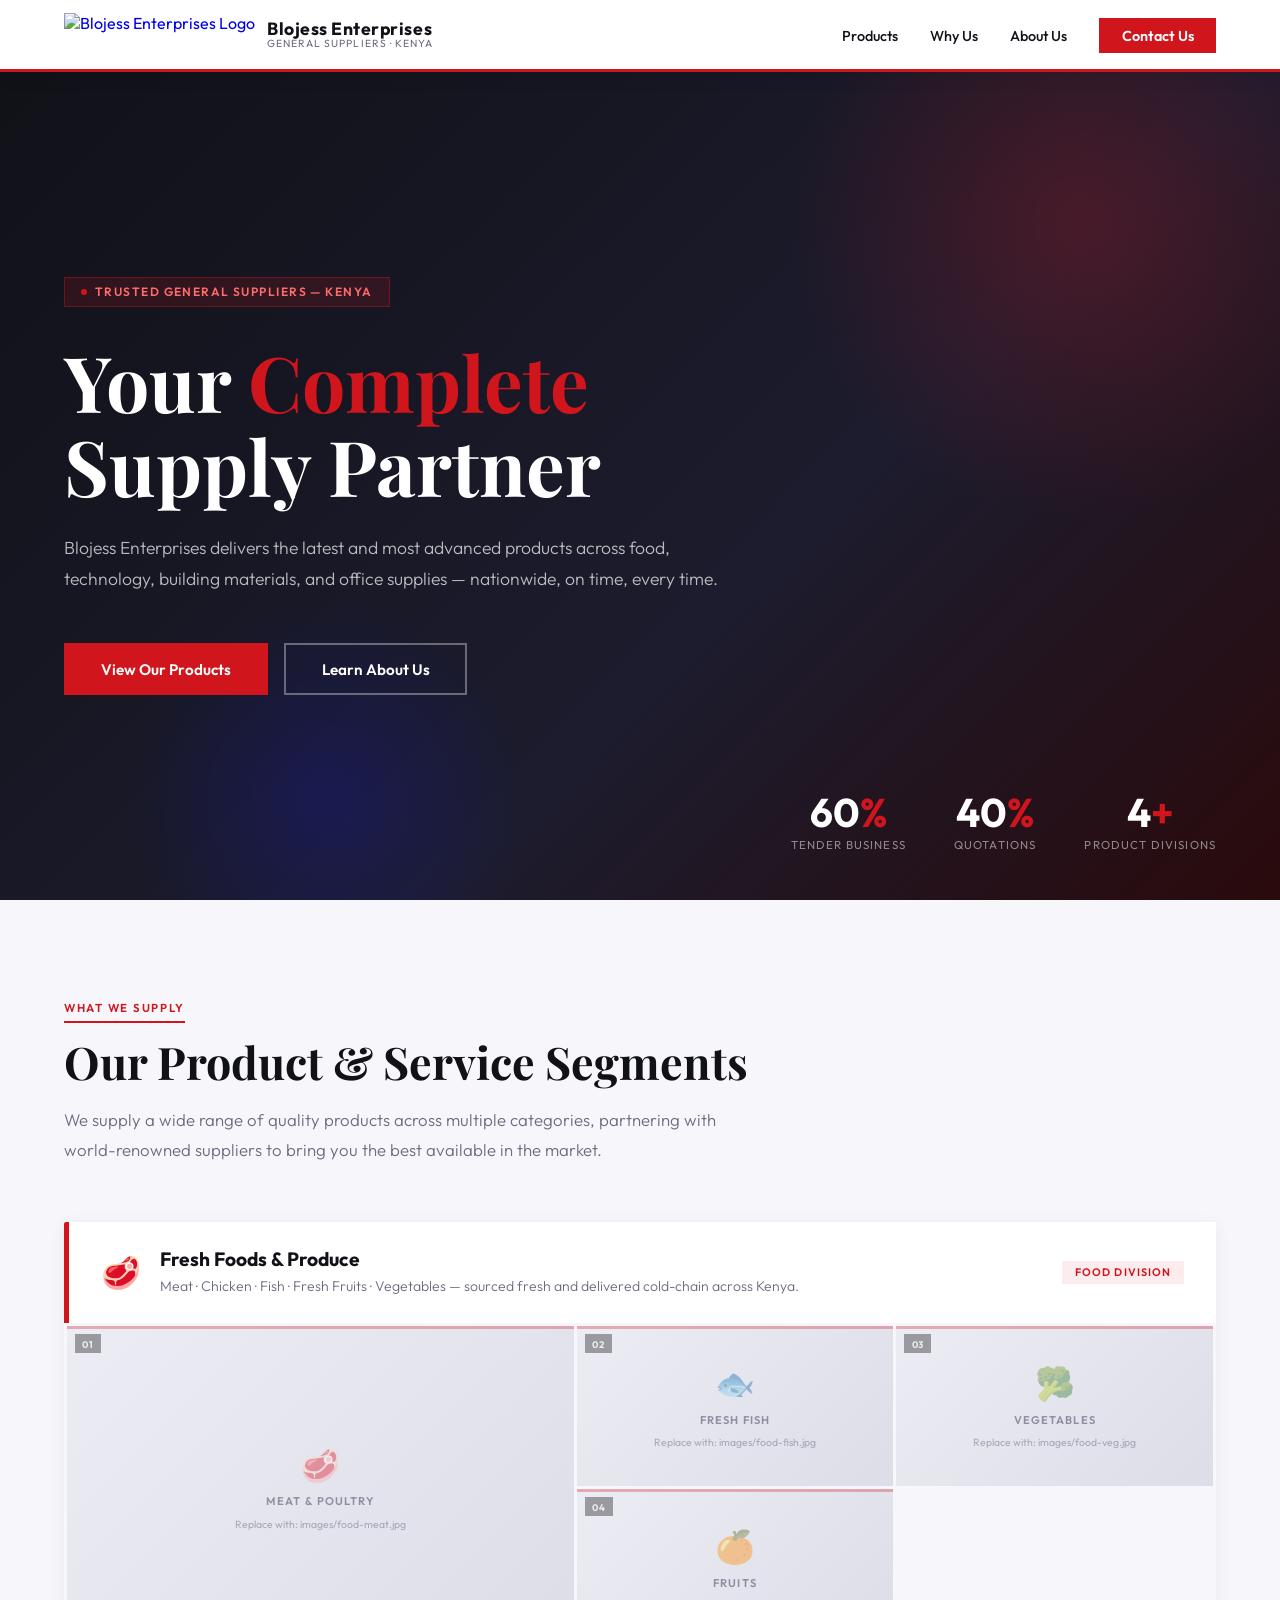
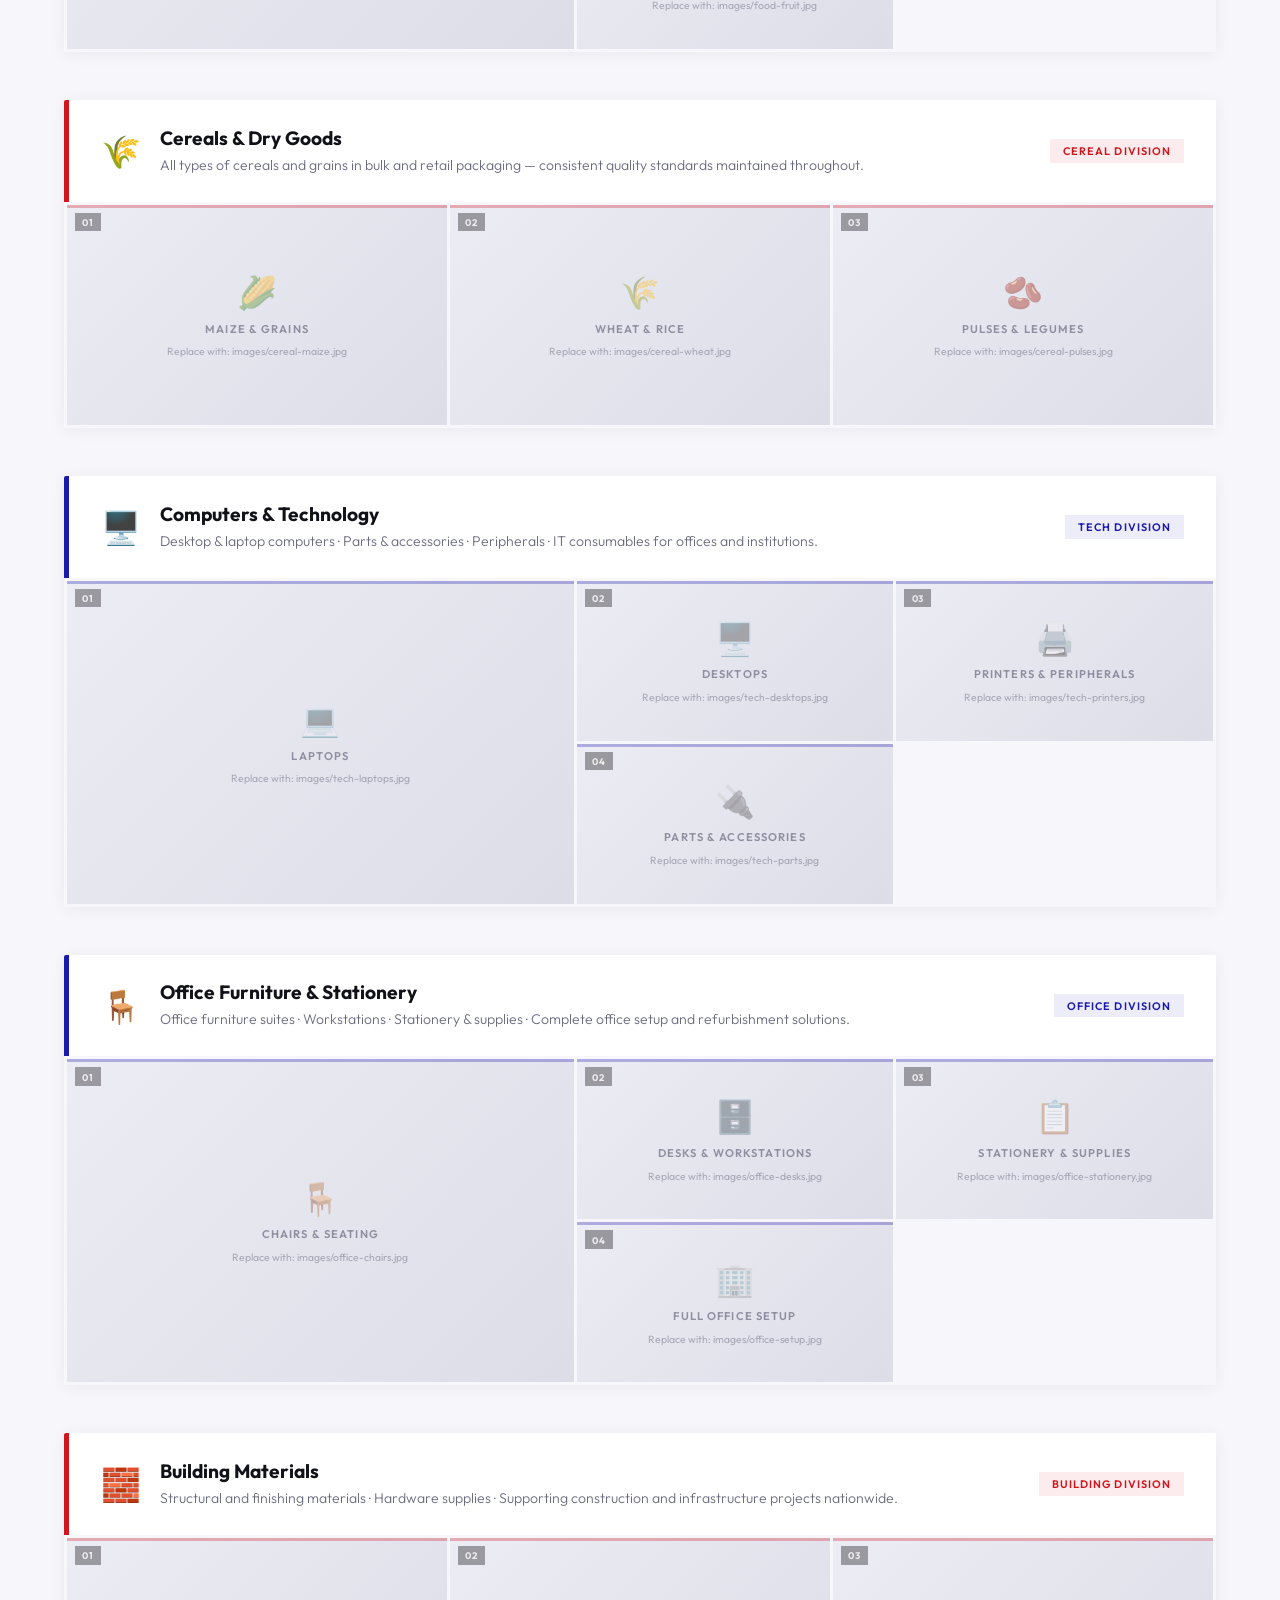
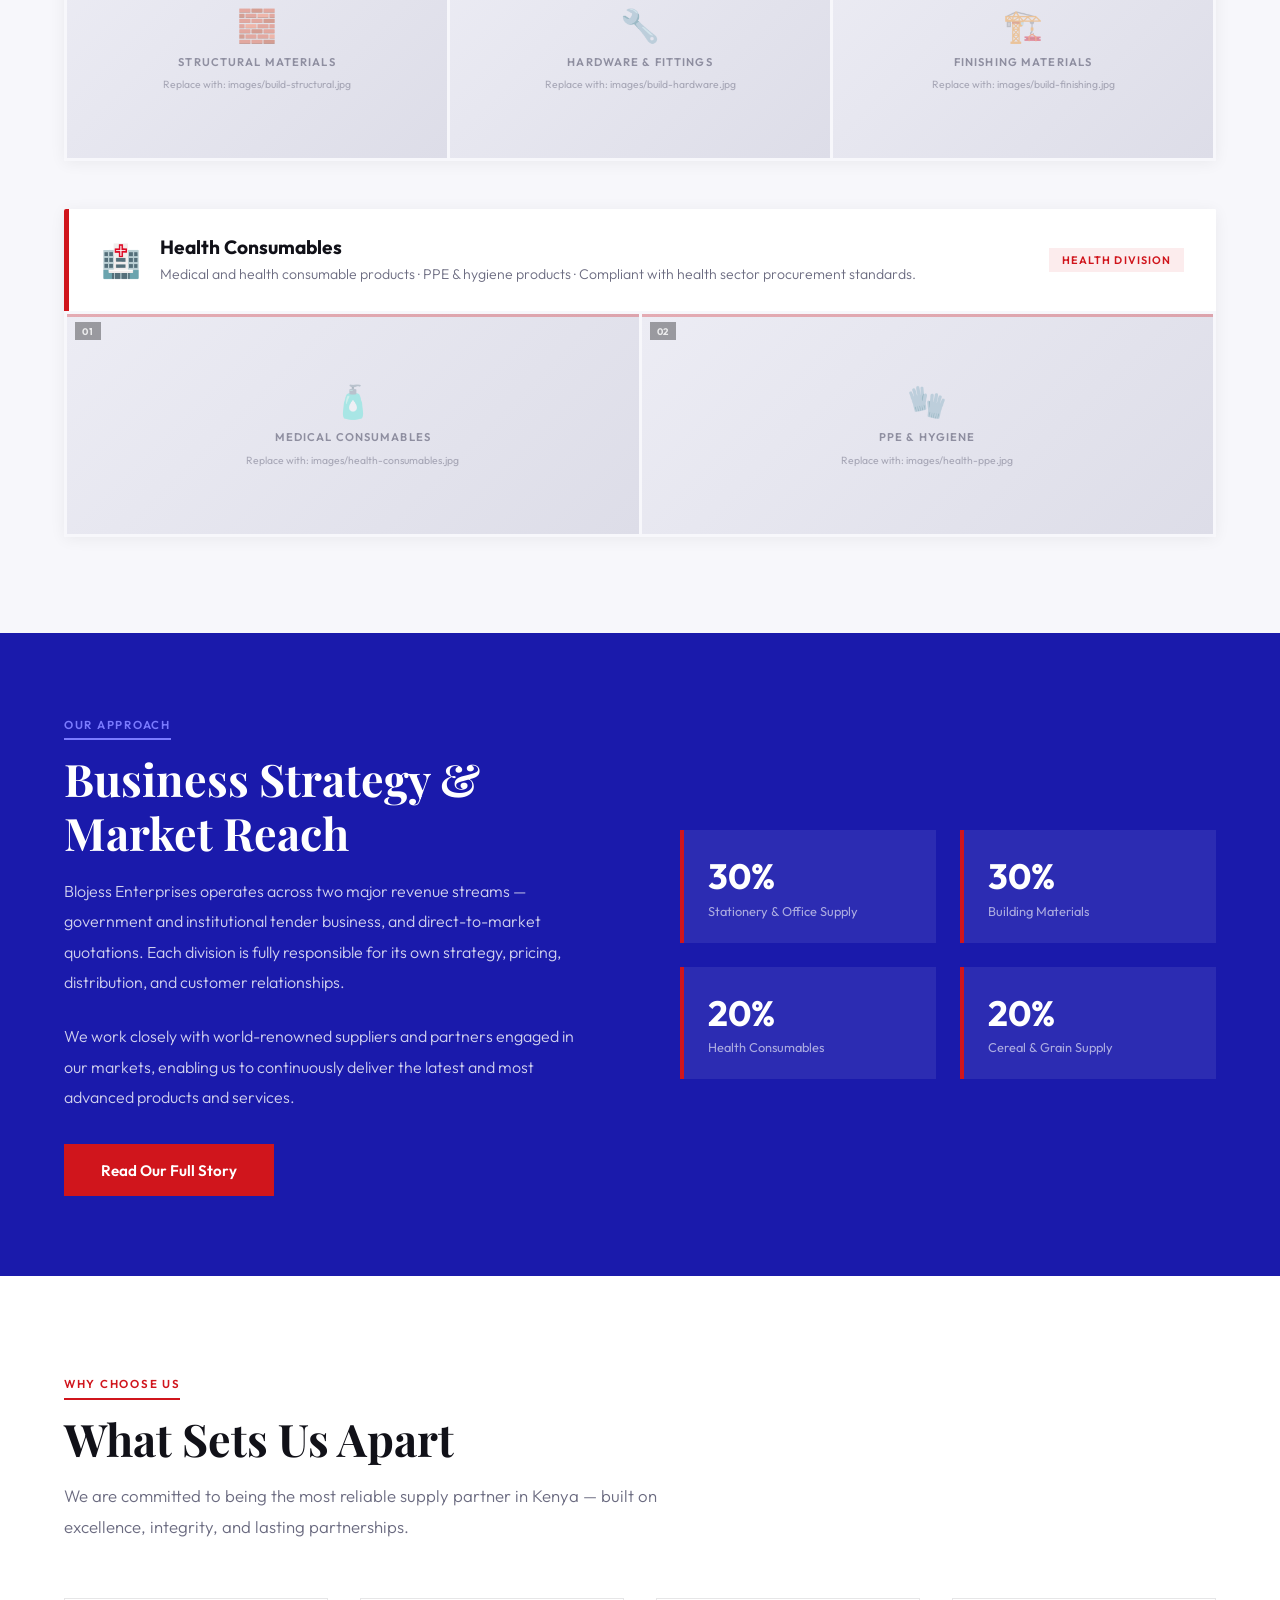
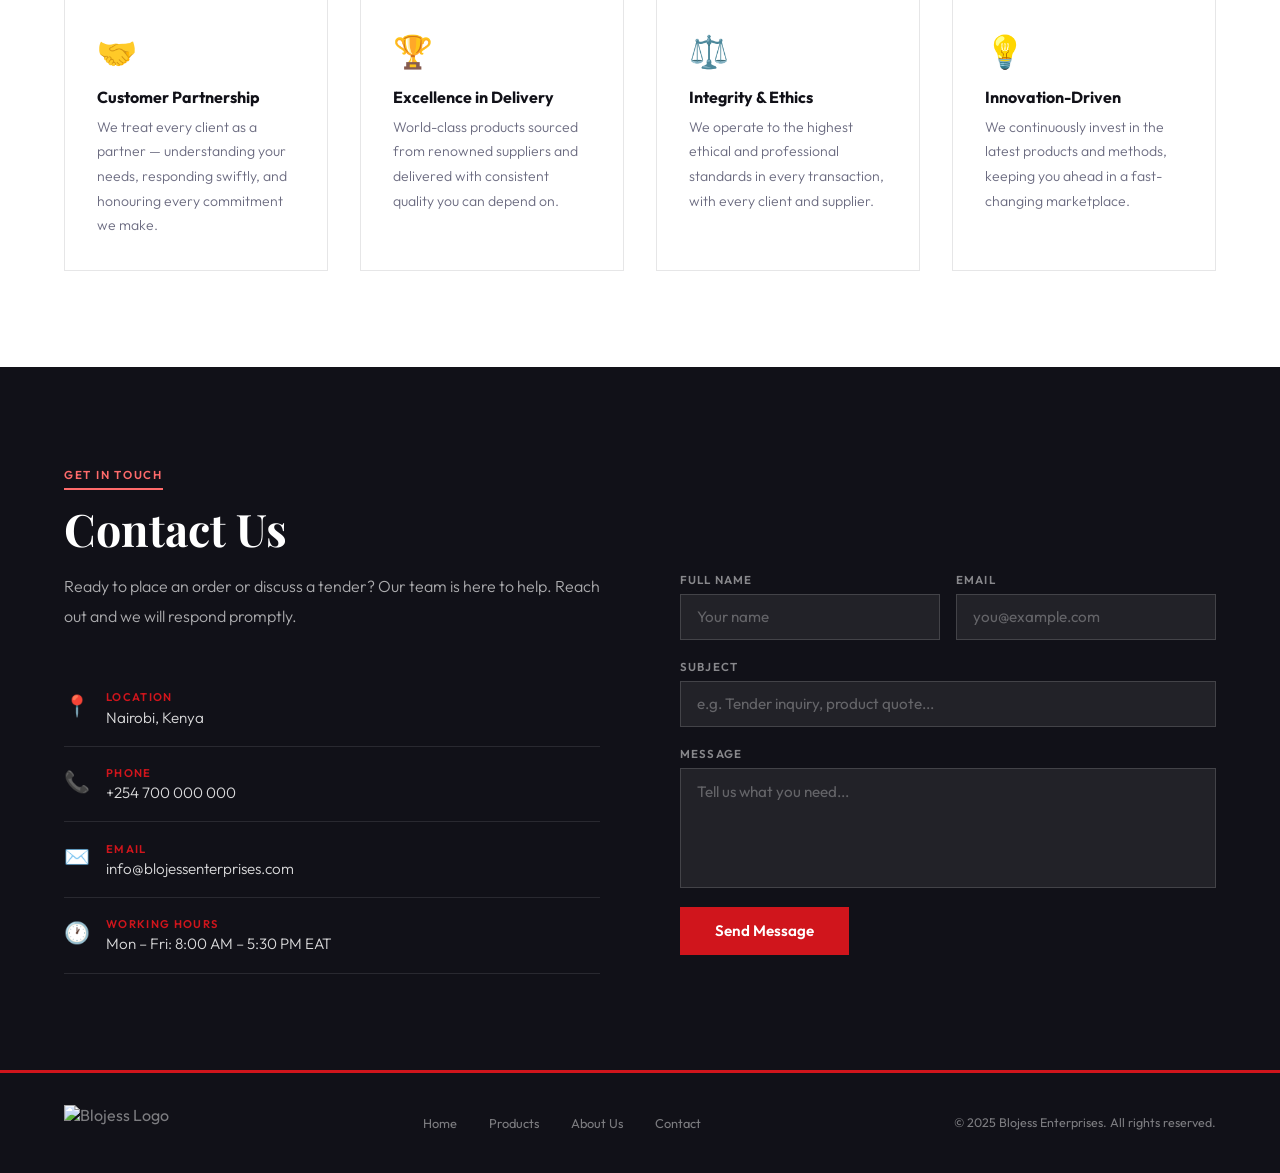
==== index.html @ 0ea7e053 "Initial blojess template" ====
<!DOCTYPE html>
<html lang="en">
<head>
<meta charset="UTF-8">
<meta name="viewport" content="width=device-width, initial-scale=1.0">
<title>Blojess Enterprises — General Suppliers</title>
<link rel="preconnect" href="https://fonts.googleapis.com">
<link href="https://fonts.googleapis.com/css2?family=Outfit:wght@300;400;500;600;700&family=Playfair+Display:ital,wght@0,700;1,400&display=swap" rel="stylesheet">
<link rel="stylesheet" href="style.css">



</head>
<body>

<!-- NAV -->
<nav>
  <a href="index.html" class="nav-logo">
    <img src="blojess-logo.png" alt="Blojess Enterprises Logo">
    <div class="nav-logo-text">
      <span class="nav-logo-name">Blojess Enterprises</span>
      <span class="nav-logo-sub">General Suppliers · Kenya</span>
    </div>
  </a>
  <ul class="nav-links">
    <li><a href="#products">Products</a></li>
    <li><a href="#why">Why Us</a></li>
    <li><a href="about.html">About Us</a></li>
    <li><a href="#contact" class="nav-cta">Contact Us</a></li>
  </ul>
</nav>

<!-- HERO -->
<section id="hero">
  <div class="hero-bg-circles"></div>
  <div class="hero-content">
    <div class="hero-badge"><span></span> Trusted General Suppliers — Kenya</div>
    <h1>Your <span>Complete</span><br>Supply Partner</h1>
    <p class="hero-sub">Blojess Enterprises delivers the latest and most advanced products across food, technology, building materials, and office supplies — nationwide, on time, every time.</p>
    <div class="hero-btns">
      <a href="#products" class="btn-red">View Our Products</a>
      <a href="about.html" class="btn-outline">Learn About Us</a>
    </div>
  </div>
  <div class="hero-stats">
    <div class="stat">
      <div class="stat-n">60<span>%</span></div>
      <div class="stat-l">Tender Business</div>
    </div>
    <div class="stat">
      <div class="stat-n">40<span>%</span></div>
      <div class="stat-l">Quotations</div>
    </div>
    <div class="stat">
      <div class="stat-n">4<span>+</span></div>
      <div class="stat-l">Product Divisions</div>
    </div>
  </div>
</section>

<!-- PRODUCTS -->
<section id="products">
  <div class="section-tag">What We Supply</div>
  <h2>Our Product &amp; Service Segments</h2>
  <p class="section-intro">We supply a wide range of quality products across multiple categories, partnering with world-renowned suppliers to bring you the best available in the market.</p>

  <!-- ── DIVISION 1: Fresh Foods ── -->
  <div class="division">
    <div class="division-header">
      <div class="division-icon">🥩</div>
      <div class="division-meta">
        <div class="division-title">Fresh Foods &amp; Produce</div>
        <div class="division-desc">Meat · Chicken · Fish · Fresh Fruits · Vegetables — sourced fresh and delivered cold-chain across Kenya.</div>
      </div>
      <div class="division-badge">Food Division</div>
    </div>
    <!-- 4 image slots: replace src with your real image paths e.g. src="images/food-meat.jpg" -->
    <div class="division-gallery cols-4">
      <div class="img-slot">
        <span class="slot-num">01</span>
        <div class="placeholder">
          <div class="placeholder-icon">🥩</div>
          <div class="placeholder-label">Meat &amp; Poultry</div>
          <div class="placeholder-hint">Replace with: images/food-meat.jpg</div>
        </div>
      </div>
      <div class="img-slot">
        <span class="slot-num">02</span>
        <div class="placeholder">
          <div class="placeholder-icon">🐟</div>
          <div class="placeholder-label">Fresh Fish</div>
          <div class="placeholder-hint">Replace with: images/food-fish.jpg</div>
        </div>
      </div>
      <div class="img-slot">
        <span class="slot-num">03</span>
        <div class="placeholder">
          <div class="placeholder-icon">🥦</div>
          <div class="placeholder-label">Vegetables</div>
          <div class="placeholder-hint">Replace with: images/food-veg.jpg</div>
        </div>
      </div>
      <div class="img-slot">
        <span class="slot-num">04</span>
        <div class="placeholder">
          <div class="placeholder-icon">🍊</div>
          <div class="placeholder-label">Fruits</div>
          <div class="placeholder-hint">Replace with: images/food-fruit.jpg</div>
        </div>
      </div>
    </div>
  </div>

  <!-- ── DIVISION 2: Cereals ── -->
  <div class="division">
    <div class="division-header">
      <div class="division-icon">🌾</div>
      <div class="division-meta">
        <div class="division-title">Cereals &amp; Dry Goods</div>
        <div class="division-desc">All types of cereals and grains in bulk and retail packaging — consistent quality standards maintained throughout.</div>
      </div>
      <div class="division-badge">Cereal Division</div>
    </div>
    <!-- 3 image slots -->
    <div class="division-gallery cols-3">
      <div class="img-slot">
        <span class="slot-num">01</span>
        <div class="placeholder">
          <div class="placeholder-icon">🌽</div>
          <div class="placeholder-label">Maize &amp; Grains</div>
          <div class="placeholder-hint">Replace with: images/cereal-maize.jpg</div>
        </div>
      </div>
      <div class="img-slot">
        <span class="slot-num">02</span>
        <div class="placeholder">
          <div class="placeholder-icon">🌾</div>
          <div class="placeholder-label">Wheat &amp; Rice</div>
          <div class="placeholder-hint">Replace with: images/cereal-wheat.jpg</div>
        </div>
      </div>
      <div class="img-slot">
        <span class="slot-num">03</span>
        <div class="placeholder">
          <div class="placeholder-icon">🫘</div>
          <div class="placeholder-label">Pulses &amp; Legumes</div>
          <div class="placeholder-hint">Replace with: images/cereal-pulses.jpg</div>
        </div>
      </div>
    </div>
  </div>

  <!-- ── DIVISION 3: Computers & Tech ── -->
  <div class="division blue">
    <div class="division-header">
      <div class="division-icon">🖥️</div>
      <div class="division-meta">
        <div class="division-title">Computers &amp; Technology</div>
        <div class="division-desc">Desktop &amp; laptop computers · Parts &amp; accessories · Peripherals · IT consumables for offices and institutions.</div>
      </div>
      <div class="division-badge">Tech Division</div>
    </div>
    <!-- 4 image slots -->
    <div class="division-gallery cols-4">
      <div class="img-slot">
        <span class="slot-num">01</span>
        <div class="placeholder">
          <div class="placeholder-icon">💻</div>
          <div class="placeholder-label">Laptops</div>
          <div class="placeholder-hint">Replace with: images/tech-laptops.jpg</div>
        </div>
      </div>
      <div class="img-slot">
        <span class="slot-num">02</span>
        <div class="placeholder">
          <div class="placeholder-icon">🖥️</div>
          <div class="placeholder-label">Desktops</div>
          <div class="placeholder-hint">Replace with: images/tech-desktops.jpg</div>
        </div>
      </div>
      <div class="img-slot">
        <span class="slot-num">03</span>
        <div class="placeholder">
          <div class="placeholder-icon">🖨️</div>
          <div class="placeholder-label">Printers &amp; Peripherals</div>
          <div class="placeholder-hint">Replace with: images/tech-printers.jpg</div>
        </div>
      </div>
      <div class="img-slot">
        <span class="slot-num">04</span>
        <div class="placeholder">
          <div class="placeholder-icon">🔌</div>
          <div class="placeholder-label">Parts &amp; Accessories</div>
          <div class="placeholder-hint">Replace with: images/tech-parts.jpg</div>
        </div>
      </div>
    </div>
  </div>

  <!-- ── DIVISION 4: Office Furniture & Stationery ── -->
  <div class="division blue">
    <div class="division-header">
      <div class="division-icon">🪑</div>
      <div class="division-meta">
        <div class="division-title">Office Furniture &amp; Stationery</div>
        <div class="division-desc">Office furniture suites · Workstations · Stationery &amp; supplies · Complete office setup and refurbishment solutions.</div>
      </div>
      <div class="division-badge">Office Division</div>
    </div>
    <!-- 4 image slots -->
    <div class="division-gallery cols-4">
      <div class="img-slot">
        <span class="slot-num">01</span>
        <div class="placeholder">
          <div class="placeholder-icon">🪑</div>
          <div class="placeholder-label">Chairs &amp; Seating</div>
          <div class="placeholder-hint">Replace with: images/office-chairs.jpg</div>
        </div>
      </div>
      <div class="img-slot">
        <span class="slot-num">02</span>
        <div class="placeholder">
          <div class="placeholder-icon">🗄️</div>
          <div class="placeholder-label">Desks &amp; Workstations</div>
          <div class="placeholder-hint">Replace with: images/office-desks.jpg</div>
        </div>
      </div>
      <div class="img-slot">
        <span class="slot-num">03</span>
        <div class="placeholder">
          <div class="placeholder-icon">📋</div>
          <div class="placeholder-label">Stationery &amp; Supplies</div>
          <div class="placeholder-hint">Replace with: images/office-stationery.jpg</div>
        </div>
      </div>
      <div class="img-slot">
        <span class="slot-num">04</span>
        <div class="placeholder">
          <div class="placeholder-icon">🏢</div>
          <div class="placeholder-label">Full Office Setup</div>
          <div class="placeholder-hint">Replace with: images/office-setup.jpg</div>
        </div>
      </div>
    </div>
  </div>

  <!-- ── DIVISION 5: Building Materials ── -->
  <div class="division">
    <div class="division-header">
      <div class="division-icon">🧱</div>
      <div class="division-meta">
        <div class="division-title">Building Materials</div>
        <div class="division-desc">Structural and finishing materials · Hardware supplies · Supporting construction and infrastructure projects nationwide.</div>
      </div>
      <div class="division-badge">Building Division</div>
    </div>
    <!-- 3 image slots -->
    <div class="division-gallery cols-3">
      <div class="img-slot">
        <span class="slot-num">01</span>
        <div class="placeholder">
          <div class="placeholder-icon">🧱</div>
          <div class="placeholder-label">Structural Materials</div>
          <div class="placeholder-hint">Replace with: images/build-structural.jpg</div>
        </div>
      </div>
      <div class="img-slot">
        <span class="slot-num">02</span>
        <div class="placeholder">
          <div class="placeholder-icon">🔧</div>
          <div class="placeholder-label">Hardware &amp; Fittings</div>
          <div class="placeholder-hint">Replace with: images/build-hardware.jpg</div>
        </div>
      </div>
      <div class="img-slot">
        <span class="slot-num">03</span>
        <div class="placeholder">
          <div class="placeholder-icon">🏗️</div>
          <div class="placeholder-label">Finishing Materials</div>
          <div class="placeholder-hint">Replace with: images/build-finishing.jpg</div>
        </div>
      </div>
    </div>
  </div>

  <!-- ── DIVISION 6: Health Consumables ── -->
  <div class="division">
    <div class="division-header">
      <div class="division-icon">🏥</div>
      <div class="division-meta">
        <div class="division-title">Health Consumables</div>
        <div class="division-desc">Medical and health consumable products · PPE &amp; hygiene products · Compliant with health sector procurement standards.</div>
      </div>
      <div class="division-badge">Health Division</div>
    </div>
    <!-- 2 image slots -->
    <div class="division-gallery cols-2">
      <div class="img-slot">
        <span class="slot-num">01</span>
        <div class="placeholder">
          <div class="placeholder-icon">🧴</div>
          <div class="placeholder-label">Medical Consumables</div>
          <div class="placeholder-hint">Replace with: images/health-consumables.jpg</div>
        </div>
      </div>
      <div class="img-slot">
        <span class="slot-num">02</span>
        <div class="placeholder">
          <div class="placeholder-icon">🧤</div>
          <div class="placeholder-label">PPE &amp; Hygiene</div>
          <div class="placeholder-hint">Replace with: images/health-ppe.jpg</div>
        </div>
      </div>
    </div>
  </div>

</section>

<!-- STRATEGY BAND -->
<section id="strategy">
  <div class="strategy-inner">
    <div>
      <div class="section-tag">Our Approach</div>
      <h2>Business Strategy &amp; Market Reach</h2>
      <p class="strategy-text">Blojess Enterprises operates across two major revenue streams — government and institutional tender business, and direct-to-market quotations. Each division is fully responsible for its own strategy, pricing, distribution, and customer relationships.</p>
      <p class="strategy-text">We work closely with world-renowned suppliers and partners engaged in our markets, enabling us to continuously deliver the latest and most advanced products and services.</p>
      <a href="about.html" class="btn-red" style="display:inline-block;margin-top:0.5rem;">Read Our Full Story</a>
    </div>
    <div class="strategy-stats">
      <div class="s-stat">
        <div class="s-num">30%</div>
        <div class="s-label">Stationery &amp; Office Supply</div>
      </div>
      <div class="s-stat">
        <div class="s-num">30%</div>
        <div class="s-label">Building Materials</div>
      </div>
      <div class="s-stat">
        <div class="s-num">20%</div>
        <div class="s-label">Health Consumables</div>
      </div>
      <div class="s-stat">
        <div class="s-num">20%</div>
        <div class="s-label">Cereal &amp; Grain Supply</div>
      </div>
    </div>
  </div>
</section>

<!-- WHY US -->
<section id="why">
  <div class="section-tag">Why Choose Us</div>
  <h2>What Sets Us Apart</h2>
  <p class="section-intro">We are committed to being the most reliable supply partner in Kenya — built on excellence, integrity, and lasting partnerships.</p>
  <div class="why-grid">
    <div class="why-card">
      <div class="why-icon">🤝</div>
      <div class="why-title">Customer Partnership</div>
      <div class="why-desc">We treat every client as a partner — understanding your needs, responding swiftly, and honouring every commitment we make.</div>
    </div>
    <div class="why-card">
      <div class="why-icon">🏆</div>
      <div class="why-title">Excellence in Delivery</div>
      <div class="why-desc">World-class products sourced from renowned suppliers and delivered with consistent quality you can depend on.</div>
    </div>
    <div class="why-card">
      <div class="why-icon">⚖️</div>
      <div class="why-title">Integrity &amp; Ethics</div>
      <div class="why-desc">We operate to the highest ethical and professional standards in every transaction, with every client and supplier.</div>
    </div>
    <div class="why-card">
      <div class="why-icon">💡</div>
      <div class="why-title">Innovation-Driven</div>
      <div class="why-desc">We continuously invest in the latest products and methods, keeping you ahead in a fast-changing marketplace.</div>
    </div>
  </div>
</section>

<!-- CONTACT -->
<section id="contact" class="dark">
  <div class="section-tag">Get In Touch</div>
  <h2>Contact Us</h2>
  <div class="contact-grid">
    <div>
      <p class="contact-intro">Ready to place an order or discuss a tender? Our team is here to help. Reach out and we will respond promptly.</p>
      <div class="contact-item">
        <span class="contact-icon">📍</span>
        <div>
          <div class="contact-key">Location</div>
          <div class="contact-val">Nairobi, Kenya</div>
        </div>
      </div>
      <div class="contact-item">
        <span class="contact-icon">📞</span>
        <div>
          <div class="contact-key">Phone</div>
          <div class="contact-val">+254 700 000 000</div>
        </div>
      </div>
      <div class="contact-item">
        <span class="contact-icon">✉️</span>
        <div>
          <div class="contact-key">Email</div>
          <div class="contact-val">info@blojessenterprises.com</div>
        </div>
      </div>
      <div class="contact-item">
        <span class="contact-icon">🕐</span>
        <div>
          <div class="contact-key">Working Hours</div>
          <div class="contact-val">Mon – Fri: 8:00 AM – 5:30 PM EAT</div>
        </div>
      </div>
    </div>
    <form class="contact-form" onsubmit="return false;">
      <div class="form-row">
        <div class="form-group">
          <label class="form-label">Full Name</label>
          <input class="form-input" type="text" placeholder="Your name">
        </div>
        <div class="form-group">
          <label class="form-label">Email</label>
          <input class="form-input" type="email" placeholder="you@example.com">
        </div>
      </div>
      <div class="form-group">
        <label class="form-label">Subject</label>
        <input class="form-input" type="text" placeholder="e.g. Tender inquiry, product quote...">
      </div>
      <div class="form-group">
        <label class="form-label">Message</label>
        <textarea class="form-textarea" placeholder="Tell us what you need..."></textarea>
      </div>
      <button type="submit" class="btn-red" style="align-self:flex-start;border:none;cursor:pointer;font-family:'Outfit',sans-serif;font-size:0.95rem;">Send Message</button>
    </form>
  </div>
</section>

<!-- FOOTER -->
<footer>
  <img src="blojess-logo.png" alt="Blojess Logo">
  <div class="footer-links">
    <a href="index.html">Home</a>
    <a href="#products">Products</a>
    <a href="about.html">About Us</a>
    <a href="#contact">Contact</a>
  </div>
  <p class="footer-copy">© 2025 Blojess Enterprises. All rights reserved.</p>
</footer>

</body>
</html>
---- style.css ----
/* ============================================================
   Blojess Enterprises — Global Stylesheet
   Shared by index.html and about.html
   ============================================================ */

/* ── GOOGLE FONTS imported via HTML <link> in each page ── */

/* ── CSS CUSTOM PROPERTIES ── */
:root {
  --red: #d0151c;
  --red-dark: #a50f15;
  --blue: #1a1aab;
  --blue-dark: #12128a;
  --ink: #111118;
  --white: #ffffff;
  --off: #f7f7fb;
  --grey: #6b6b80;
  --border: rgba(17,17,24,0.1);
}

/* ── RESET ── */
*, *::before, *::after { box-sizing: border-box; margin: 0; padding: 0; }
html { scroll-behavior: smooth; }
body { font-family: 'Outfit', sans-serif; color: var(--ink); background: var(--white); overflow-x: hidden; }

/* ── NAV ── */
nav {
  position: fixed; top: 0; left: 0; right: 0; z-index: 100;
  display: flex; align-items: center; justify-content: space-between;
  padding: 0 5vw; height: 72px;
  background: var(--white);
  border-bottom: 3px solid var(--red);
  box-shadow: 0 2px 20px rgba(0,0,0,0.08);
}
.nav-logo { display: flex; align-items: center; gap: 0.75rem; text-decoration: none; }
.nav-logo img { height: 44px; width: auto; }
.nav-logo-text { display: flex; flex-direction: column; line-height: 1.1; }
.nav-logo-name { font-size: 1.1rem; font-weight: 700; color: var(--ink); letter-spacing: 0.03em; }
.nav-logo-sub { font-size: 0.65rem; font-weight: 400; color: var(--grey); letter-spacing: 0.1em; text-transform: uppercase; }
.nav-links { display: flex; align-items: center; gap: 2rem; list-style: none; }
.nav-links a { font-size: 0.9rem; font-weight: 500; color: var(--ink); text-decoration: none; transition: color 0.2s; }
.nav-links a:hover,
.nav-links a.active { color: var(--red); }
.nav-cta {
  background: var(--red); color: var(--white) !important;
  padding: 0.55rem 1.4rem; font-weight: 600 !important;
  transition: background 0.2s !important;
}
.nav-cta:hover { background: var(--red-dark) !important; color: var(--white) !important; }

/* ── SECTION COMMONS ── */
section { padding: 6rem 5vw; }

.section-tag {
  display: inline-block;
  font-size: 0.72rem; font-weight: 600; letter-spacing: 0.15em; text-transform: uppercase;
  color: var(--red); margin-bottom: 0.75rem;
  padding-bottom: 0.4rem; border-bottom: 2px solid var(--red);
}

h2 {
  font-family: 'Playfair Display', serif;
  font-size: clamp(1.8rem, 3.5vw, 2.8rem);
  font-weight: 700; line-height: 1.2; margin-bottom: 1rem;
}

.section-intro {
  font-size: 1.05rem; font-weight: 300; line-height: 1.8; color: var(--grey);
  max-width: 60ch; margin-bottom: 3.5rem;
}

/* ── BUTTONS ── */
.btn-red {
  background: var(--red); color: var(--white);
  padding: 0.9rem 2.2rem; font-weight: 600; font-size: 0.95rem;
  text-decoration: none; border: 2px solid var(--red); display: inline-block;
  transition: background 0.2s, border-color 0.2s;
}
.btn-red:hover { background: var(--red-dark); border-color: var(--red-dark); }

.btn-outline {
  background: transparent; color: var(--white);
  padding: 0.9rem 2.2rem; font-weight: 600; font-size: 0.95rem;
  text-decoration: none; border: 2px solid rgba(255,255,255,0.35);
  transition: border-color 0.2s, background 0.2s;
}
.btn-outline:hover { border-color: var(--white); background: rgba(255,255,255,0.08); }

/* ── CONTACT (shared across both pages) ── */
.contact-grid { display: grid; grid-template-columns: 1fr 1fr; gap: 5rem; align-items: start; }
.contact-item { display: flex; gap: 1rem; align-items: flex-start; padding: 1.2rem 0; border-bottom: 1px solid var(--border); }
.contact-icon { font-size: 1.3rem; margin-top: 0.1rem; }
.contact-key { font-size: 0.7rem; font-weight: 600; letter-spacing: 0.12em; text-transform: uppercase; color: var(--red); margin-bottom: 0.2rem; }
.contact-val { font-size: 0.95rem; font-weight: 300; }
.contact-form { display: flex; flex-direction: column; gap: 1.2rem; }
.form-row { display: grid; grid-template-columns: 1fr 1fr; gap: 1rem; }
.form-group { display: flex; flex-direction: column; gap: 0.4rem; }
.form-label { font-size: 0.72rem; font-weight: 600; letter-spacing: 0.1em; text-transform: uppercase; }
.form-input, .form-textarea {
  padding: 0.8rem 1rem;
  font-family: 'Outfit', sans-serif; font-size: 0.95rem;
  outline: none; transition: border-color 0.2s;
}
.form-input:focus, .form-textarea:focus { border-color: var(--red); }
.form-textarea { resize: none; min-height: 120px; }

/* ── FOOTER ── */
footer {
  background: var(--ink); color: rgba(255,255,255,0.45);
  padding: 2rem 5vw;
  display: flex; align-items: center; justify-content: space-between;
  flex-wrap: wrap; gap: 1rem;
  border-top: 3px solid var(--red);
}
footer img { height: 36px; }
.footer-links { display: flex; gap: 2rem; }
.footer-links a { font-size: 0.8rem; color: rgba(255,255,255,0.45); text-decoration: none; transition: color 0.2s; }
.footer-links a:hover { color: var(--red); }
.footer-copy { font-size: 0.78rem; }


/* ============================================================
   INDEX.HTML — HOME PAGE STYLES
   ============================================================ */

/* ── HERO ── */
#hero {
  margin-top: 72px;
  min-height: calc(100vh - 72px);
  display: flex; align-items: center;
  background: linear-gradient(135deg, var(--ink) 0%, #1c1c2e 60%, #2a0a0c 100%);
  position: relative; overflow: hidden;
  padding: 5rem 5vw;
}
.hero-bg-circles { position: absolute; inset: 0; pointer-events: none; }
.hero-bg-circles::before {
  content: ''; position: absolute;
  width: 600px; height: 600px; border-radius: 50%;
  background: radial-gradient(circle, rgba(208,21,28,0.25) 0%, transparent 70%);
  top: -150px; right: -100px;
}
.hero-bg-circles::after {
  content: ''; position: absolute;
  width: 400px; height: 400px; border-radius: 50%;
  background: radial-gradient(circle, rgba(26,26,171,0.3) 0%, transparent 70%);
  bottom: -100px; left: 10%;
}
.hero-content { position: relative; z-index: 1; max-width: 700px; }
.hero-badge {
  display: inline-flex; align-items: center; gap: 0.5rem;
  background: rgba(208,21,28,0.15); border: 1px solid rgba(208,21,28,0.4);
  color: #ff6b6b; padding: 0.4rem 1rem;
  font-size: 0.75rem; font-weight: 600; letter-spacing: 0.12em;
  text-transform: uppercase; margin-bottom: 2rem;
}
.hero-badge span { width: 6px; height: 6px; border-radius: 50%; background: var(--red); display: block; }
h1 {
  font-family: 'Playfair Display', serif;
  font-size: clamp(2.8rem, 6vw, 5rem);
  font-weight: 700; line-height: 1.1; color: var(--white);
  margin-bottom: 1.5rem;
}
h1 span { color: var(--red); }
.hero-sub {
  font-size: 1.1rem; font-weight: 300; line-height: 1.8;
  color: rgba(255,255,255,0.7); max-width: 55ch; margin-bottom: 3rem;
}
.hero-btns { display: flex; gap: 1rem; flex-wrap: wrap; }
.hero-stats {
  position: absolute; bottom: 3rem; right: 5vw;
  display: flex; gap: 3rem; z-index: 1;
}
.stat { text-align: center; }
.stat-n { font-size: 2.5rem; font-weight: 700; color: var(--white); line-height: 1; }
.stat-n span { color: var(--red); }
.stat-l { font-size: 0.72rem; font-weight: 400; color: rgba(255,255,255,0.5); letter-spacing: 0.1em; text-transform: uppercase; margin-top: 0.3rem; }

/* ── PRODUCTS / DIVISIONS ── */
#products { background: var(--off); }

.division {
  background: var(--white);
  margin-bottom: 3rem;
  border-radius: 2px;
  overflow: hidden;
  box-shadow: 0 2px 16px rgba(0,0,0,0.06);
}
.division:last-child { margin-bottom: 0; }

.division-header {
  display: flex; align-items: center; gap: 1.2rem;
  padding: 1.6rem 2rem;
  border-left: 5px solid var(--red);
  background: var(--white);
}
.division.blue .division-header { border-left-color: var(--blue); }
.division-icon { font-size: 2rem; line-height: 1; }
.division-meta { flex: 1; }
.division-title { font-size: 1.2rem; font-weight: 700; margin-bottom: 0.25rem; }
.division-desc { font-size: 0.88rem; font-weight: 300; color: var(--grey); line-height: 1.6; }
.division-badge {
  font-size: 0.68rem; font-weight: 600; letter-spacing: 0.1em;
  text-transform: uppercase; padding: 0.3rem 0.8rem;
  background: rgba(208,21,28,0.08); color: var(--red);
  white-space: nowrap;
}
.division.blue .division-badge { background: rgba(26,26,171,0.08); color: var(--blue); }

/* Image gallery grids */
.division-gallery {
  display: grid;
  gap: 3px;
  padding: 3px;
  background: var(--off);
}
.division-gallery.cols-4 {
  grid-template-columns: 1.6fr 1fr 1fr;
  grid-template-rows: 160px 160px;
}
.division-gallery.cols-4 .img-slot:first-child { grid-row: 1 / 3; }
.division-gallery.cols-3 {
  grid-template-columns: repeat(3, 1fr);
  grid-template-rows: 220px;
}
.division-gallery.cols-2 {
  grid-template-columns: repeat(2, 1fr);
  grid-template-rows: 220px;
}

/* Image slots */
.img-slot {
  position: relative;
  overflow: hidden;
  background: #e8e8f0;
  cursor: pointer;
}
.img-slot img {
  width: 100%; height: 100%;
  object-fit: cover; display: block;
  transition: transform 0.4s ease, opacity 0.3s;
}
.img-slot .placeholder {
  position: absolute; inset: 0;
  display: flex; flex-direction: column;
  align-items: center; justify-content: center;
  gap: 0.6rem;
  background: linear-gradient(135deg, #ececf4 0%, #dddde8 100%);
  transition: background 0.2s;
}
.img-slot:hover .placeholder { background: linear-gradient(135deg, #e0e0ee 0%, #d0d0e0 100%); }
.placeholder-icon { font-size: 2rem; opacity: 0.4; }
.placeholder-label {
  font-size: 0.7rem; font-weight: 600; letter-spacing: 0.1em;
  text-transform: uppercase; color: var(--grey); opacity: 0.7;
  text-align: center; padding: 0 0.5rem;
}
.placeholder-hint {
  font-size: 0.65rem; color: var(--grey); opacity: 0.5;
  text-align: center; padding: 0 0.5rem;
}
.division .img-slot .placeholder::before {
  content: ''; position: absolute; top: 0; left: 0; right: 0;
  height: 3px; background: var(--red); opacity: 0.3;
}
.division.blue .img-slot .placeholder::before { background: var(--blue); }
.slot-num {
  position: absolute; top: 0.5rem; left: 0.5rem;
  background: rgba(0,0,0,0.35); color: rgba(255,255,255,0.8);
  font-size: 0.6rem; font-weight: 700; letter-spacing: 0.08em;
  padding: 0.2rem 0.45rem; z-index: 2;
}
.img-slot::after {
  content: ''; position: absolute; inset: 0;
  background: rgba(0,0,0,0); transition: background 0.3s;
  pointer-events: none;
}
.img-slot:hover::after { background: rgba(0,0,0,0.15); }

/* ── STRATEGY BAND ── */
#strategy {
  background: var(--blue);
  color: var(--white); padding: 5rem 5vw;
}
.strategy-inner { display: grid; grid-template-columns: 1fr 1fr; gap: 5rem; align-items: center; }
#strategy h2 { color: var(--white); }
#strategy .section-tag { color: #7b7bff; border-color: #7b7bff; }
.strategy-text { font-size: 1rem; font-weight: 300; line-height: 1.9; color: rgba(255,255,255,0.8); margin-bottom: 1.5rem; }
.strategy-stats { display: grid; grid-template-columns: 1fr 1fr; gap: 1.5rem; }
.s-stat {
  background: rgba(255,255,255,0.08);
  padding: 1.5rem; border-left: 4px solid var(--red);
}
.s-num { font-size: 2.2rem; font-weight: 700; color: var(--white); }
.s-label { font-size: 0.8rem; font-weight: 400; color: rgba(255,255,255,0.6); margin-top: 0.3rem; }

/* ── WHY US ── */
#why .why-grid {
  display: grid; grid-template-columns: repeat(auto-fill, minmax(240px, 1fr));
  gap: 2rem; margin-top: 1rem;
}
.why-card { padding: 2rem; border: 1px solid var(--border); position: relative; }
.why-card::before {
  content: ''; position: absolute; top: 0; left: 0;
  width: 4px; height: 0; background: var(--red);
  transition: height 0.3s;
}
.why-card:hover::before { height: 100%; }
.why-icon { font-size: 2rem; margin-bottom: 1rem; }
.why-title { font-size: 1rem; font-weight: 700; margin-bottom: 0.5rem; }
.why-desc { font-size: 0.88rem; font-weight: 300; line-height: 1.75; color: var(--grey); }

/* ── HOME CONTACT (dark background variant) ── */
#contact.dark { background: var(--ink); color: var(--white); }
#contact.dark h2 { color: var(--white); }
#contact.dark .section-tag { color: #ff6b6b; border-color: #ff6b6b; }
#contact.dark .contact-intro { font-size: 1rem; font-weight: 300; line-height: 1.85; color: rgba(255,255,255,0.65); margin-bottom: 2.5rem; }
#contact.dark .contact-item { border-bottom-color: rgba(255,255,255,0.1); }
#contact.dark .contact-val { color: rgba(255,255,255,0.85); }
#contact.dark .form-label { color: rgba(255,255,255,0.5); }
#contact.dark .form-input,
#contact.dark .form-textarea {
  background: rgba(255,255,255,0.07);
  border: 1px solid rgba(255,255,255,0.15);
  color: var(--white);
}
#contact.dark .form-input::placeholder,
#contact.dark .form-textarea::placeholder { color: rgba(255,255,255,0.3); }


/* ============================================================
   ABOUT.HTML — ABOUT PAGE STYLES
   ============================================================ */

/* ── PAGE HERO ── */
.page-hero {
  margin-top: 72px;
  background: linear-gradient(135deg, var(--blue-dark) 0%, var(--blue) 50%, #2a0a5e 100%);
  padding: 6rem 5vw 5rem;
  position: relative; overflow: hidden;
}
.page-hero::after {
  content: ''; position: absolute;
  width: 500px; height: 500px; border-radius: 50%;
  background: radial-gradient(circle, rgba(208,21,28,0.25) 0%, transparent 70%);
  top: -150px; right: -80px;
}
.page-hero-content { position: relative; z-index: 1; }
.breadcrumb {
  font-size: 0.8rem; color: rgba(255,255,255,0.55);
  margin-bottom: 1.5rem; display: flex; gap: 0.5rem; align-items: center;
}
.breadcrumb a { color: rgba(255,255,255,0.55); text-decoration: none; }
.breadcrumb a:hover { color: var(--white); }
.page-hero h1 {
  font-family: 'Playfair Display', serif;
  font-size: clamp(2.5rem, 5vw, 4rem);
  font-weight: 700; color: var(--white); line-height: 1.1; margin-bottom: 1.2rem;
}
.page-hero h1 span { color: #ff9a9a; }
.page-hero-desc {
  font-size: 1.05rem; font-weight: 300; line-height: 1.8;
  color: rgba(255,255,255,0.75); max-width: 55ch;
}

/* ── INTRO / VISION / MISSION ── */
#intro { background: var(--off); }
.intro-grid { display: grid; grid-template-columns: 1fr 1fr; gap: 5rem; align-items: start; }
.intro-text p { font-size: 1rem; font-weight: 300; line-height: 1.9; color: var(--grey); margin-bottom: 1.2rem; }
.intro-aside { display: flex; flex-direction: column; gap: 1.5rem; }
.aside-card { padding: 2rem; background: var(--white); border-left: 5px solid var(--red); }
.aside-card.blue { border-left-color: var(--blue); }
.aside-title { font-size: 1rem; font-weight: 700; margin-bottom: 0.5rem; }
.aside-text { font-size: 0.9rem; font-weight: 300; line-height: 1.75; color: var(--grey); }

/* ── VALUES ── */
.values-grid { display: grid; grid-template-columns: repeat(auto-fill, minmax(260px, 1fr)); gap: 1.5rem; }
.value-card {
  background: var(--off); padding: 2rem;
  border-top: 4px solid transparent;
  transition: border-color 0.25s, transform 0.25s;
}
.value-card:hover { border-color: var(--red); transform: translateY(-3px); }
.value-icon { font-size: 2rem; margin-bottom: 1rem; }
.value-title { font-size: 1rem; font-weight: 700; color: var(--red); margin-bottom: 0.5rem; }
.value-desc { font-size: 0.88rem; font-weight: 300; line-height: 1.75; color: var(--grey); }

/* ── STAKEHOLDERS ── */
#stakeholders { background: var(--ink); color: var(--white); }
#stakeholders h2 { color: var(--white); }
#stakeholders .section-tag { color: #ff9a9a; border-color: #ff9a9a; }
.stakeholder-grid { display: grid; grid-template-columns: repeat(3, 1fr); gap: 2rem; }
.stakeholder-card {
  background: rgba(255,255,255,0.05);
  padding: 2.2rem;
  border-top: 3px solid var(--red);
  transition: background 0.2s;
}
.stakeholder-card:hover { background: rgba(255,255,255,0.09); }
.sk-icon { font-size: 2rem; margin-bottom: 1.2rem; }
.sk-title { font-size: 1.1rem; font-weight: 700; color: var(--white); margin-bottom: 0.75rem; }
.sk-text { font-size: 0.88rem; font-weight: 300; line-height: 1.8; color: rgba(255,255,255,0.65); }

/* ── ABOUT CONTACT (light background variant) ── */
#contact.light { background: var(--off); }
#contact.light .contact-val { color: var(--ink); }
#contact.light .form-label { color: var(--grey); }
#contact.light .form-input,
#contact.light .form-textarea {
  background: var(--white);
  border: 1px solid var(--border);
  color: var(--ink);
}


/* ============================================================
   RESPONSIVE
   ============================================================ */
@media (max-width: 768px) {
  nav { padding: 0 1.2rem; }
  .nav-links { display: none; }
  section { padding: 4rem 1.2rem; }

  /* Home hero */
  #hero { padding: 3rem 1.2rem; }
  .hero-stats { position: static; margin-top: 3rem; justify-content: flex-start; }

  /* Strategy + contact grids */
  .strategy-inner,
  .contact-grid { grid-template-columns: 1fr; gap: 3rem; }
  .form-row { grid-template-columns: 1fr; }

  /* Product galleries */
  .division-header { flex-wrap: wrap; gap: 0.8rem; }
  .division-badge { order: -1; }
  .division-gallery.cols-4 {
    grid-template-columns: 1fr 1fr;
    grid-template-rows: 140px 140px;
  }
  .division-gallery.cols-4 .img-slot:first-child { grid-row: auto; }
  .division-gallery.cols-3 {
    grid-template-columns: 1fr 1fr;
    grid-template-rows: 140px;
  }
  .division-gallery.cols-2 { grid-template-rows: 140px; }
  .placeholder-hint { display: none; }

  /* About page */
  .intro-grid { grid-template-columns: 1fr; gap: 3rem; }
  .stakeholder-grid { grid-template-columns: 1fr; }
  .page-hero { padding: 4rem 1.2rem 3rem; }
}
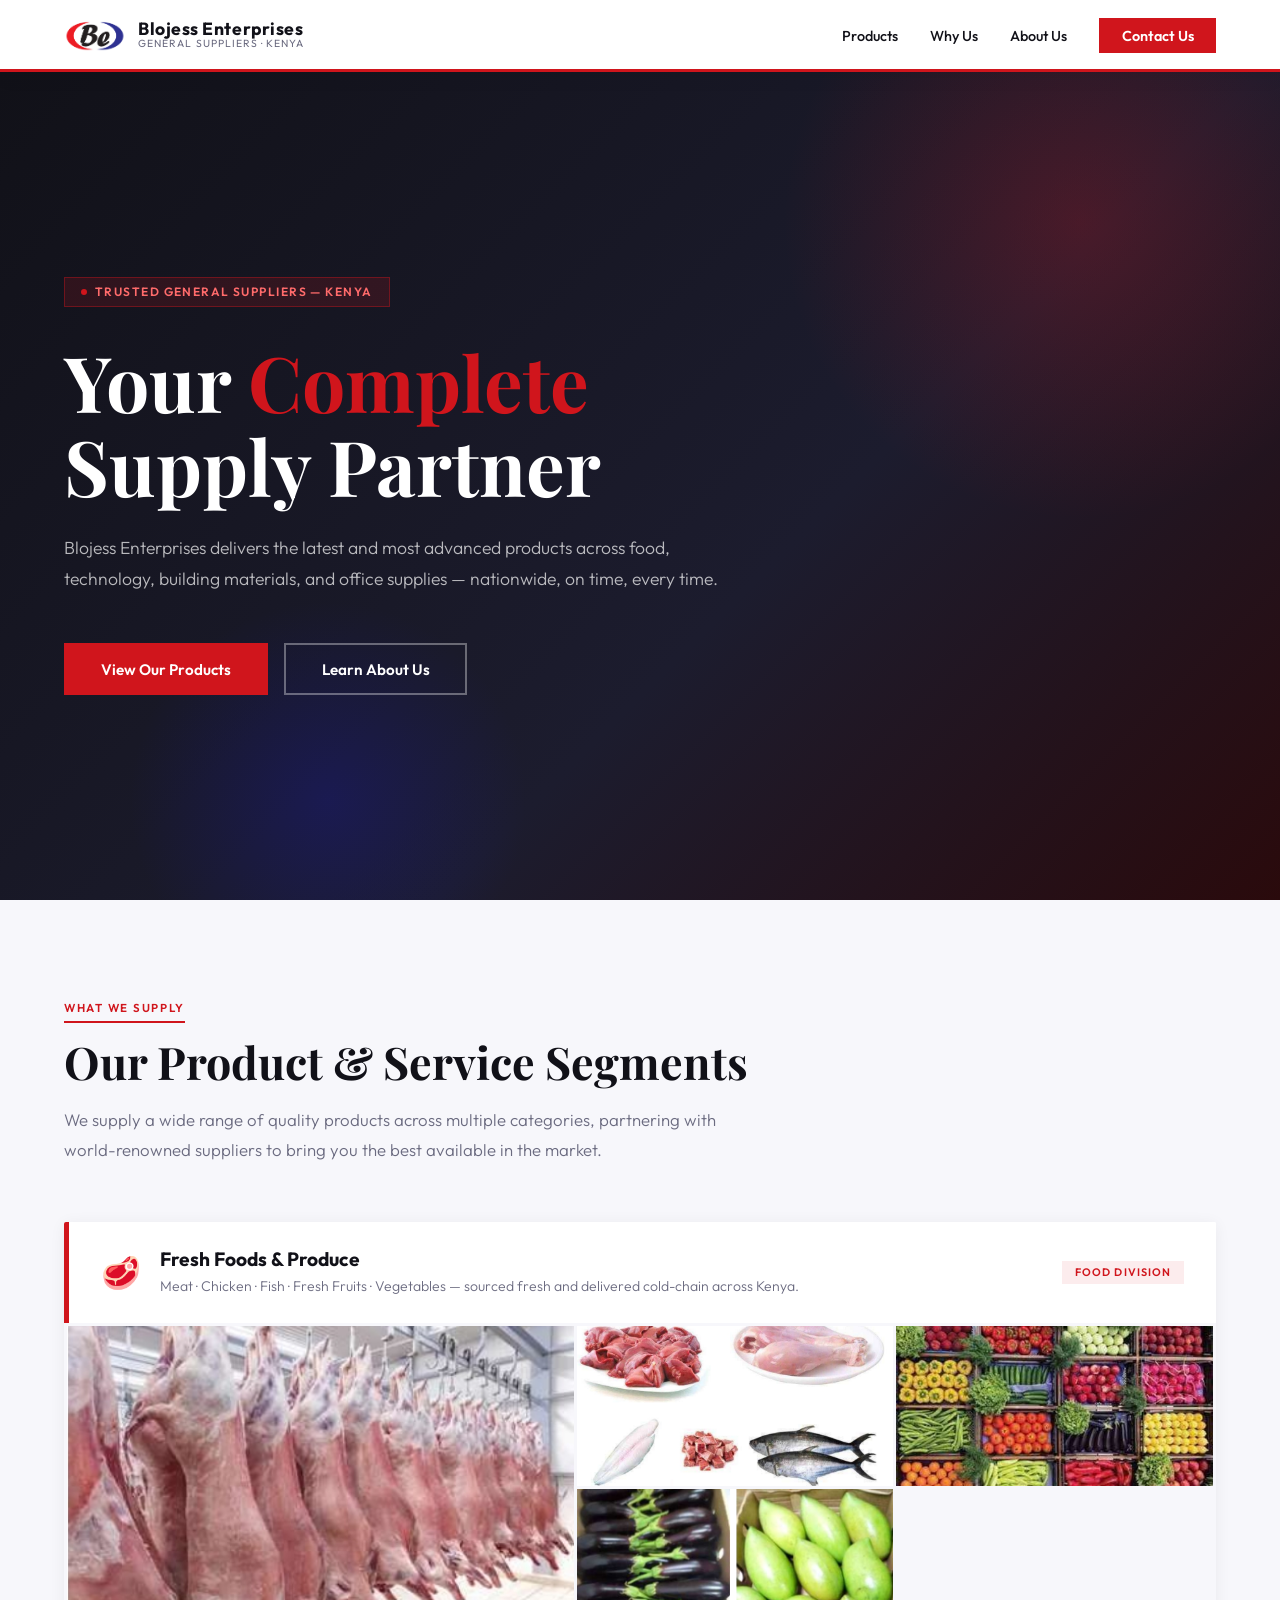
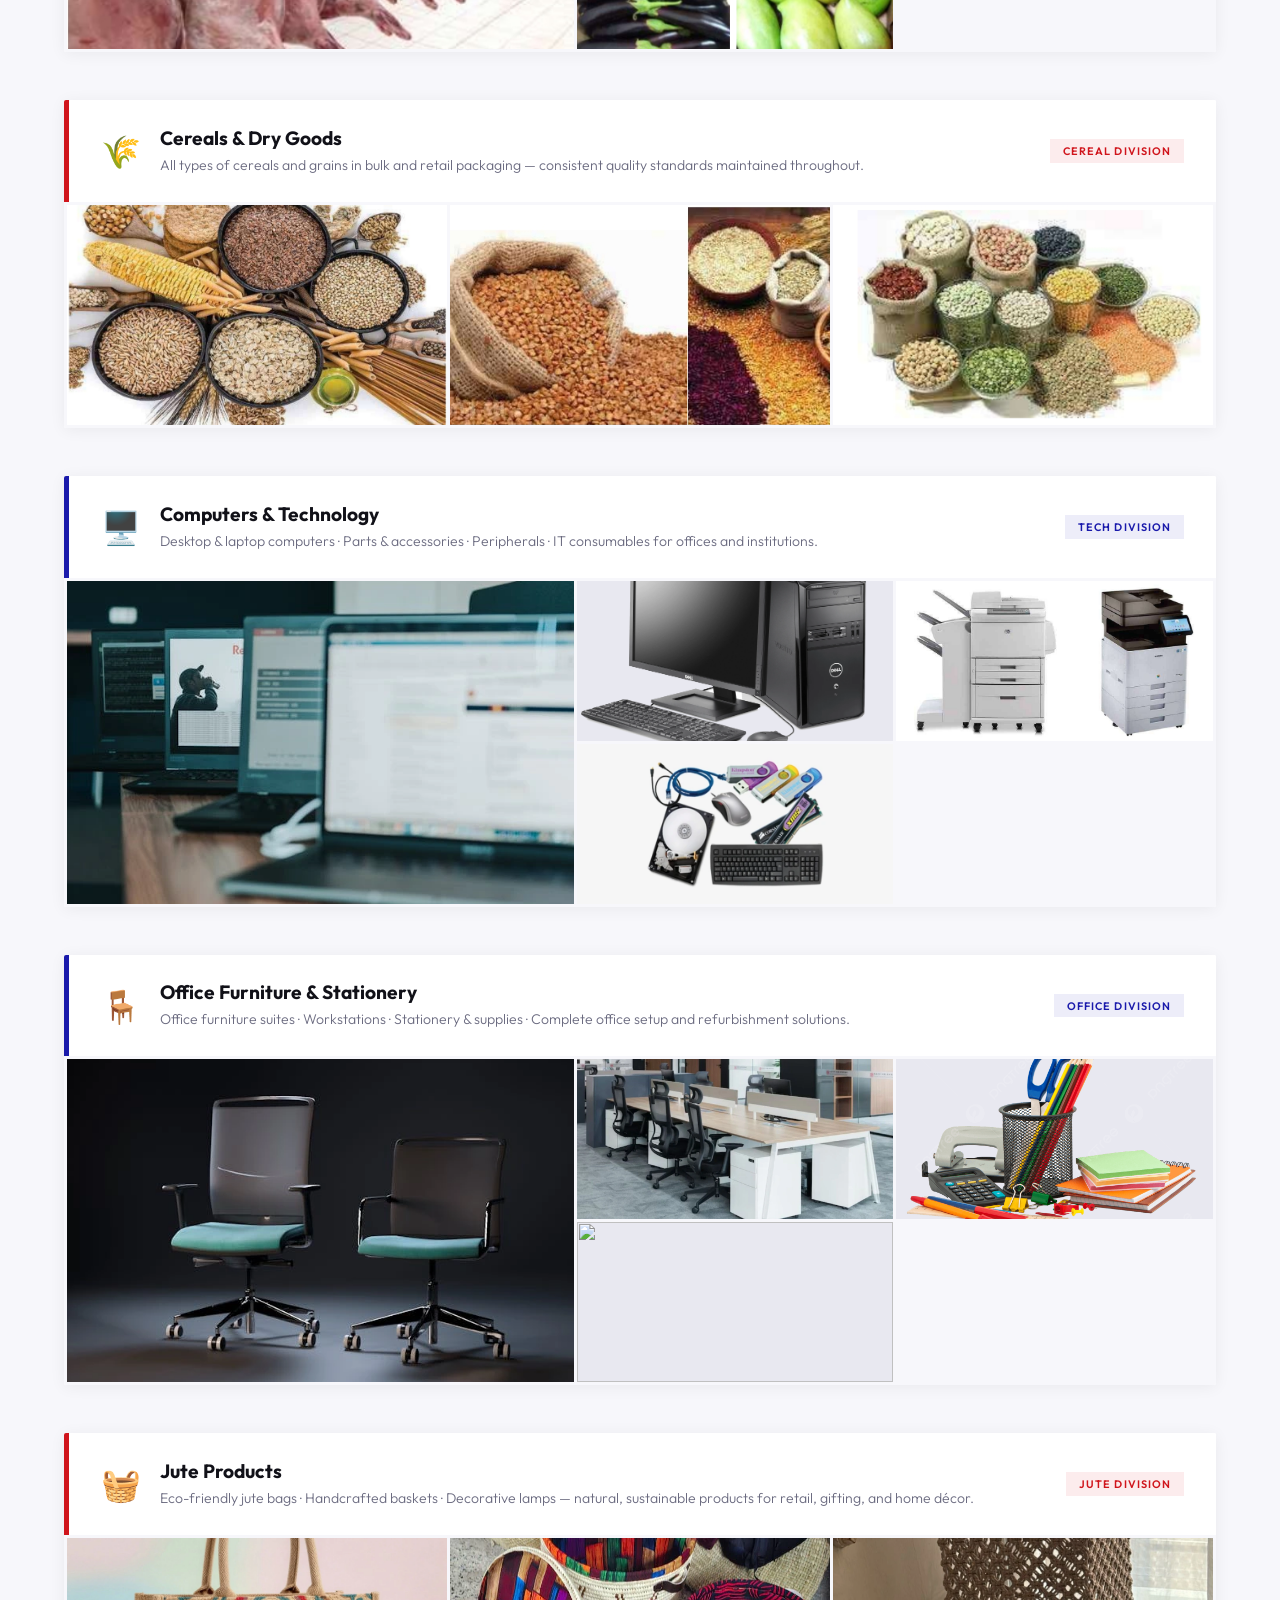
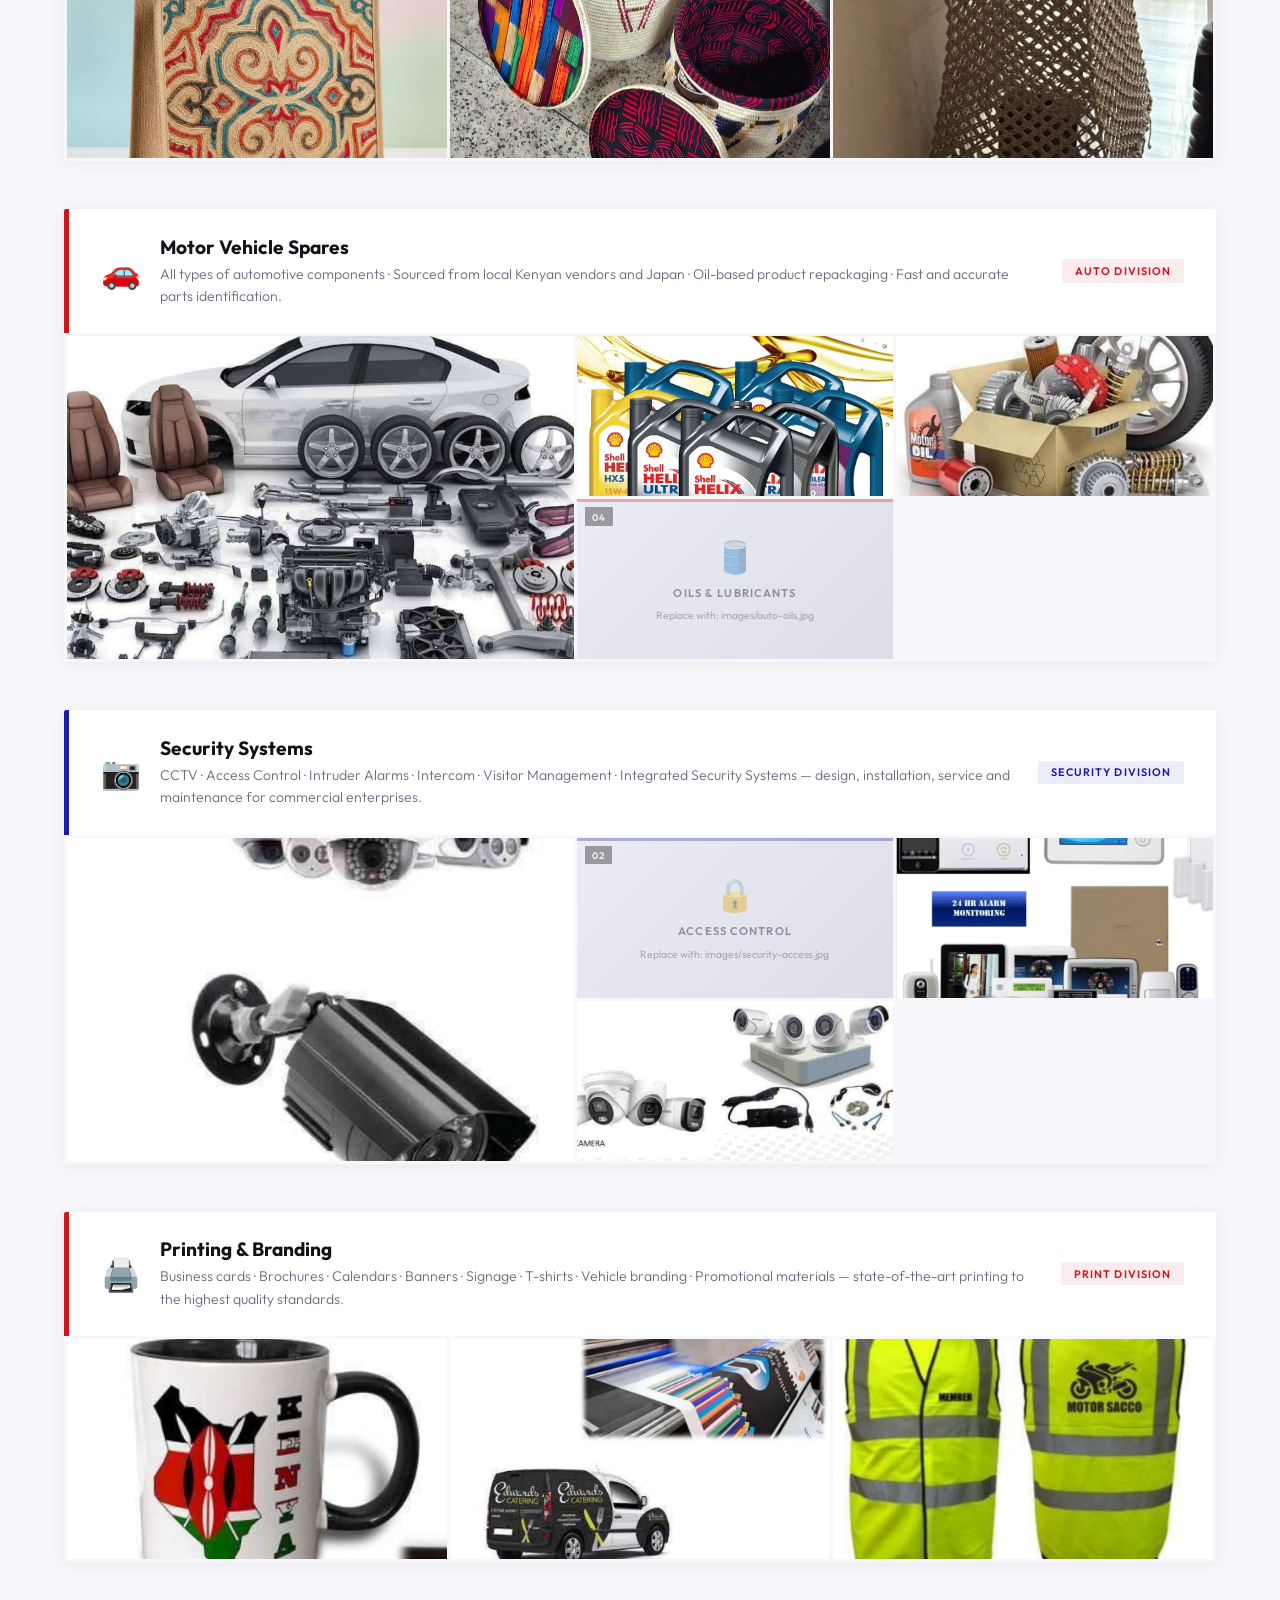
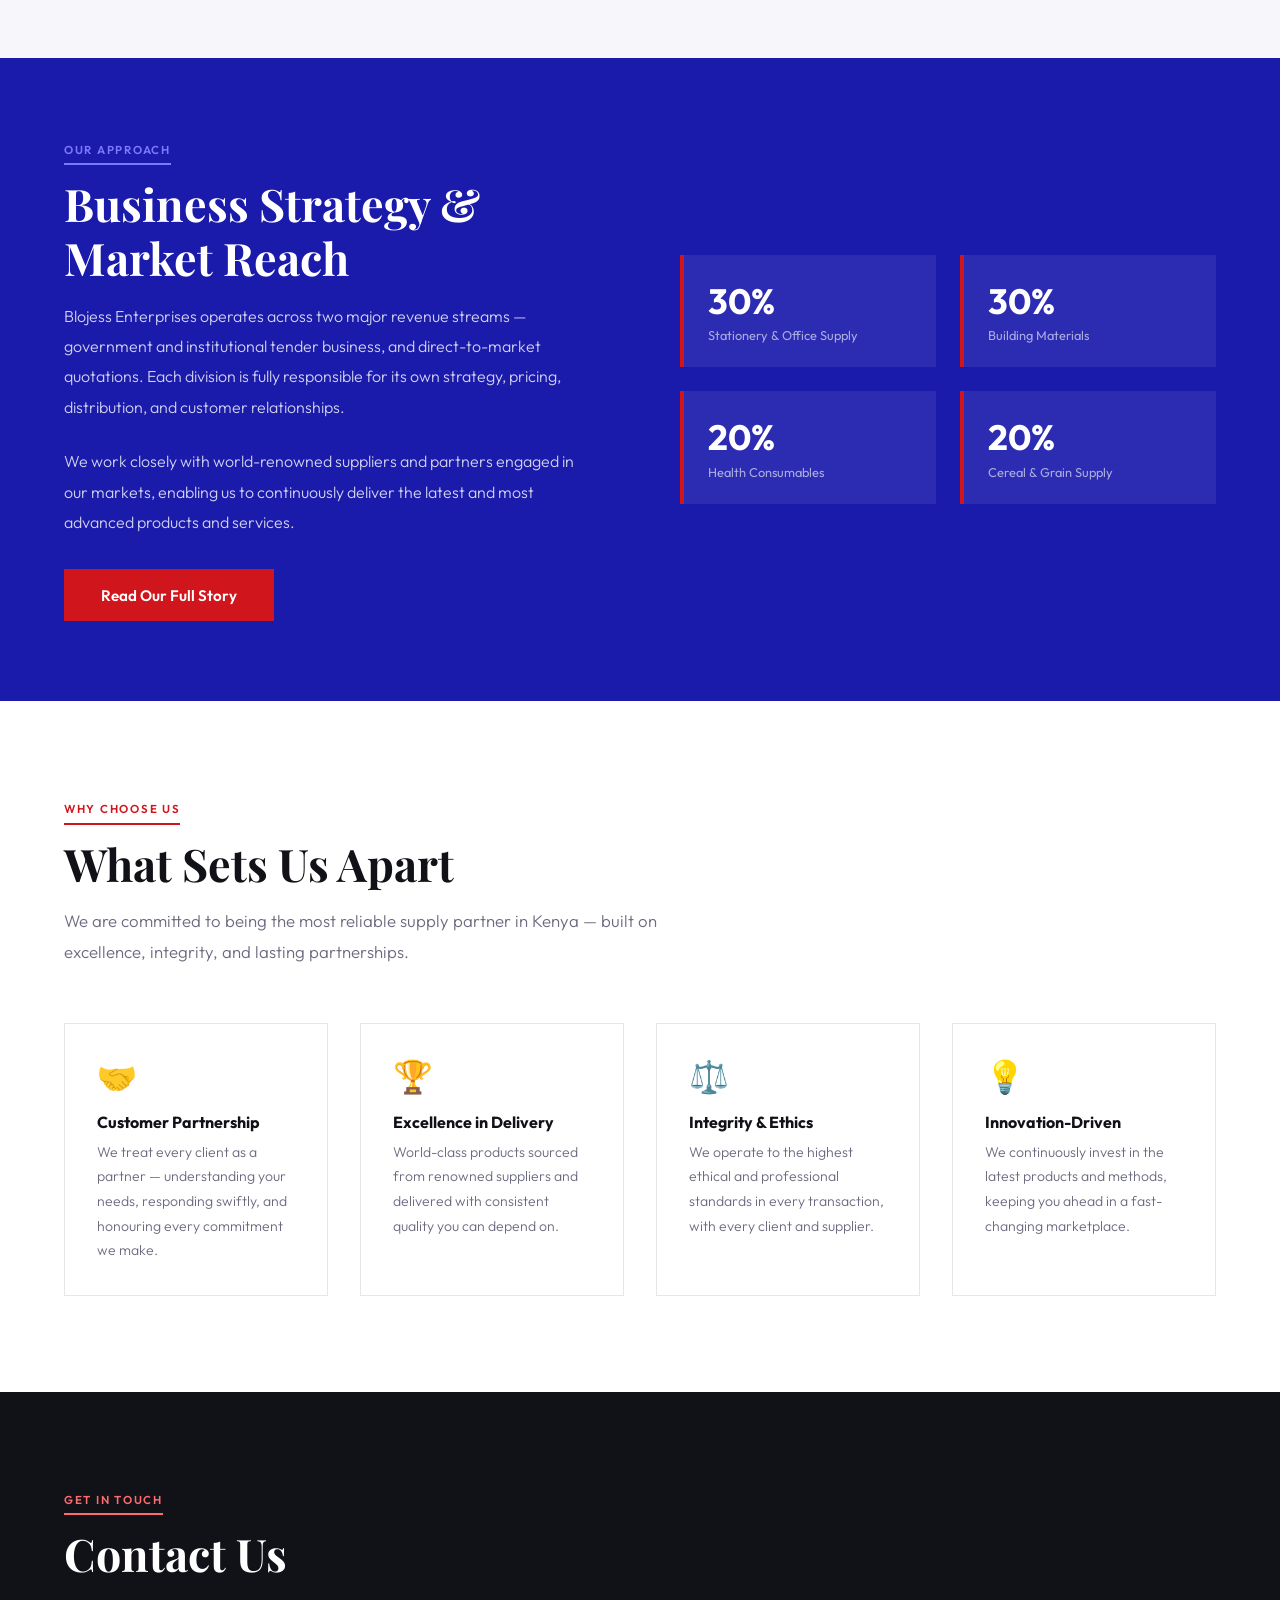
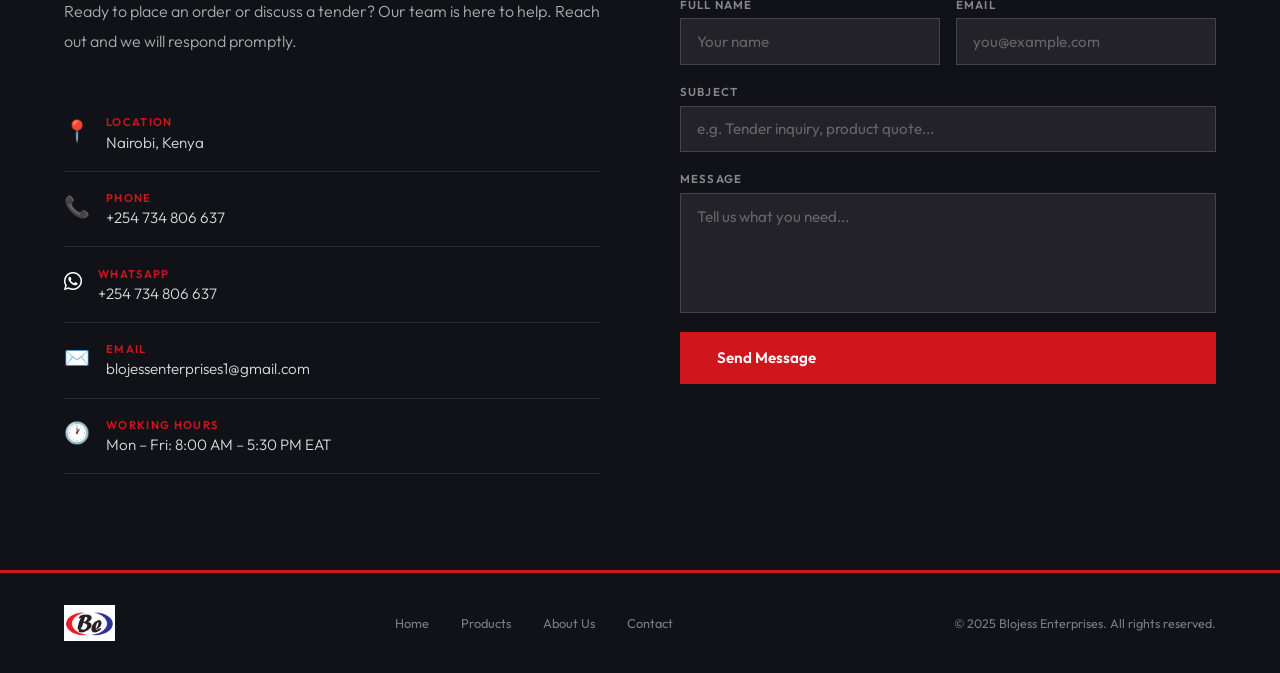
==== commit 5cabb0d4: "Draft 2" ====
--- a/index.html
+++ b/index.html
@@ -7,16 +7,26 @@
 <link rel="preconnect" href="https://fonts.googleapis.com">
 <link href="https://fonts.googleapis.com/css2?family=Outfit:wght@300;400;500;600;700&family=Playfair+Display:ital,wght@0,700;1,400&display=swap" rel="stylesheet">
 <link rel="stylesheet" href="style.css">
+<link rel="stylesheet" href="https://cdnjs.cloudflare.com/ajax/libs/font-awesome/6.5.0/css/all.min.css">
+
 
 
 
 </head>
 <body>
+  <!-- LOADER -->
+<div id="loader">
+  <div class="loader-inner">
+    <img src="blojess-logo.png" alt="Blojess Enterprises">
+    <div class="loader-bar"><div class="loader-fill"></div></div>
+    <p class="loader-text">Loading...</p>
+  </div>
+</div>
 
 <!-- NAV -->
 <nav>
   <a href="index.html" class="nav-logo">
-    <img src="blojess-logo.png" alt="Blojess Enterprises Logo">
+    <img src="images/blojess-logo.png" alt="Blojess Enterprises Logo">
     <div class="nav-logo-text">
       <span class="nav-logo-name">Blojess Enterprises</span>
       <span class="nav-logo-sub">General Suppliers · Kenya</span>
@@ -42,7 +52,7 @@
       <a href="about.html" class="btn-outline">Learn About Us</a>
     </div>
   </div>
-  <div class="hero-stats">
+  <!--<div class="hero-stats">
     <div class="stat">
       <div class="stat-n">60<span>%</span></div>
       <div class="stat-l">Tender Business</div>
@@ -55,7 +65,7 @@
       <div class="stat-n">4<span>+</span></div>
       <div class="stat-l">Product Divisions</div>
     </div>
-  </div>
+  </div> -->
 </section>
 
 <!-- PRODUCTS -->
@@ -77,242 +87,207 @@
     <!-- 4 image slots: replace src with your real image paths e.g. src="images/food-meat.jpg" -->
     <div class="division-gallery cols-4">
       <div class="img-slot">
-        <span class="slot-num">01</span>
+        <img src="images/lamb3.webp">
+      </div>
+      <div class="img-slot">
+        <img src="images/freshfish.webp">
+      </div>
+      <div class="img-slot">
+        <img src="images/veggies.webp">
+      </div>
+      <div class="img-slot">
+        <img src="images/freshfruits2.webp">
+      </div>
+    </div>
+  </div>
+
+  <!-- ── DIVISION 2: Cereals ── -->
+  <div class="division">
+    <div class="division-header">
+      <div class="division-icon">🌾</div>
+      <div class="division-meta">
+        <div class="division-title">Cereals &amp; Dry Goods</div>
+        <div class="division-desc">All types of cereals and grains in bulk and retail packaging — consistent quality standards maintained throughout.</div>
+      </div>
+      <div class="division-badge">Cereal Division</div>
+    </div>
+    <!-- 3 image slots -->
+    <div class="division-gallery cols-3">
+      <div class="img-slot">
+       <img src="images/Drygrains.webp">
+      </div>
+      <div class="img-slot">
+        <img src="images/grains.webp">
+      </div>
+      <div class="img-slot">
+        <img src="images/grainsandlegumes.webp">
+      </div>
+    </div>
+  </div>
+
+  <!-- ── DIVISION 3: Computers & Tech ── -->
+  <div class="division blue">
+    <div class="division-header">
+      <div class="division-icon">🖥️</div>
+      <div class="division-meta">
+        <div class="division-title">Computers &amp; Technology</div>
+        <div class="division-desc">Desktop &amp; laptop computers · Parts &amp; accessories · Peripherals · IT consumables for offices and institutions.</div>
+      </div>
+      <div class="division-badge">Tech Division</div>
+    </div>
+    <!-- 4 image slots -->
+    <div class="division-gallery cols-4">
+      <div class="img-slot">
+        <img src="images/laptops.webp">
+      </div>
+      <div class="img-slot">
+        <img src="images/desktops.webp">
+      </div>
+      <div class="img-slot">
+        <img src="images/peripherals.webp">
+      </div>
+      <div class="img-slot">
+        <img src="images/accessories.webp">
+      </div>
+    </div>
+  </div>
+
+  <!-- ── DIVISION 4: Office Furniture & Stationery ── -->
+  <div class="division blue">
+    <div class="division-header">
+      <div class="division-icon">🪑</div>
+      <div class="division-meta">
+        <div class="division-title">Office Furniture &amp; Stationery</div>
+        <div class="division-desc">Office furniture suites · Workstations · Stationery &amp; supplies · Complete office setup and refurbishment solutions.</div>
+      </div>
+      <div class="division-badge">Office Division</div>
+    </div>
+    <!-- 4 image slots -->
+    <div class="division-gallery cols-4">
+      <div class="img-slot">
+        <img src="images/chairs.webp">
+      </div>
+      <div class="img-slot">
+        <img src="images/Office-Desks.webp">
+      </div>
+      <div class="img-slot">
+        <img src="images/Stationary-1.webp">
+      </div>
+      <div class="img-slot">
+        <img src="images/DesksandChairs.webp">
+      </div>
+    </div>
+  </div>
+
+  <!-- ── DIVISION 10: Jute Products ── -->
+<div class="division">
+  <div class="division-header">
+    <div class="division-icon">🧺</div>
+    <div class="division-meta">
+      <div class="division-title">Jute Products</div>
+      <div class="division-desc">Eco-friendly jute bags · Handcrafted baskets · Decorative lamps — natural, sustainable products for retail, gifting, and home décor.</div>
+    </div>
+    <div class="division-badge">Jute Division</div>
+  </div>
+  <div class="division-gallery cols-3">
+    <div class="img-slot">
+      <img src="images/bag.webp">
+    </div>
+    <div class="img-slot">
+      <img src="images/baskets.webp">
+    </div>
+    <div class="img-slot">
+      <img src="images/lamp.webp">
+    </div>
+  </div>
+</div>
+ 
+
+  <!-- ── DIVISION 7: Motor Vehicle Spares ── -->
+  <div class="division">
+    <div class="division-header">
+      <div class="division-icon">🚗</div>
+      <div class="division-meta">
+        <div class="division-title">Motor Vehicle Spares</div>
+        <div class="division-desc">All types of automotive components · Sourced from local Kenyan vendors and Japan · Oil-based product repackaging · Fast and accurate parts identification.</div>
+      </div>
+      <div class="division-badge">Auto Division</div>
+    </div>
+    <div class="division-gallery cols-4">
+      <div class="img-slot">
+        <img src="images/carparts.webp">
+      </div>
+      <div class="img-slot">
+        <img src="images/motoroil.webp">
+      </div>
+      <div class="img-slot">
+        <img src="images/spares.webp">
+      </div>
+      <div class="img-slot">
+        <span class="slot-num">04</span>
         <div class="placeholder">
-          <div class="placeholder-icon">🥩</div>
-          <div class="placeholder-label">Meat &amp; Poultry</div>
-          <div class="placeholder-hint">Replace with: images/food-meat.jpg</div>
-        </div>
+          <div class="placeholder-icon">🛢️</div>
+          <div class="placeholder-label">Oils &amp; Lubricants</div>
+          <div class="placeholder-hint">Replace with: images/auto-oils.jpg</div>
+        </div>
+      </div>
+    </div>
+  </div>
+ 
+  <!-- ── DIVISION 8: Security Systems ── -->
+  <div class="division blue">
+    <div class="division-header">
+      <div class="division-icon">📷</div>
+      <div class="division-meta">
+        <div class="division-title">Security Systems</div>
+        <div class="division-desc">CCTV · Access Control · Intruder Alarms · Intercom · Visitor Management · Integrated Security Systems — design, installation, service and maintenance for commercial enterprises.</div>
+      </div>
+      <div class="division-badge">Security Division</div>
+    </div>
+    <div class="division-gallery cols-4">
+      <div class="img-slot">
+        <img src="images/Cameras.webp">
       </div>
       <div class="img-slot">
         <span class="slot-num">02</span>
         <div class="placeholder">
-          <div class="placeholder-icon">🐟</div>
-          <div class="placeholder-label">Fresh Fish</div>
-          <div class="placeholder-hint">Replace with: images/food-fish.jpg</div>
-        </div>
-      </div>
-      <div class="img-slot">
-        <span class="slot-num">03</span>
-        <div class="placeholder">
-          <div class="placeholder-icon">🥦</div>
-          <div class="placeholder-label">Vegetables</div>
-          <div class="placeholder-hint">Replace with: images/food-veg.jpg</div>
-        </div>
-      </div>
-      <div class="img-slot">
-        <span class="slot-num">04</span>
-        <div class="placeholder">
-          <div class="placeholder-icon">🍊</div>
-          <div class="placeholder-label">Fruits</div>
-          <div class="placeholder-hint">Replace with: images/food-fruit.jpg</div>
-        </div>
-      </div>
-    </div>
-  </div>
-
-  <!-- ── DIVISION 2: Cereals ── -->
+          <div class="placeholder-icon">🔒</div>
+          <div class="placeholder-label">Access Control</div>
+          <div class="placeholder-hint">Replace with: images/security-access.jpg</div>
+        </div>
+      </div>
+      <div class="img-slot">
+        <img src="images/alarmsystem.webp">
+      </div>
+      <div class="img-slot">
+        <img src="images/System.webp">
+      </div>
+    </div>
+  </div>
+ 
+  <!-- ── DIVISION 9: Printing & Branding ── -->
   <div class="division">
     <div class="division-header">
-      <div class="division-icon">🌾</div>
-      <div class="division-meta">
-        <div class="division-title">Cereals &amp; Dry Goods</div>
-        <div class="division-desc">All types of cereals and grains in bulk and retail packaging — consistent quality standards maintained throughout.</div>
-      </div>
-      <div class="division-badge">Cereal Division</div>
-    </div>
-    <!-- 3 image slots -->
+      <div class="division-icon">🖨️</div>
+      <div class="division-meta">
+        <div class="division-title">Printing &amp; Branding</div>
+        <div class="division-desc">Business cards · Brochures · Calendars · Banners · Signage · T-shirts · Vehicle branding · Promotional materials — state-of-the-art printing to the highest quality standards.</div>
+      </div>
+      <div class="division-badge">Print Division</div>
+    </div>
     <div class="division-gallery cols-3">
       <div class="img-slot">
-        <span class="slot-num">01</span>
-        <div class="placeholder">
-          <div class="placeholder-icon">🌽</div>
-          <div class="placeholder-label">Maize &amp; Grains</div>
-          <div class="placeholder-hint">Replace with: images/cereal-maize.jpg</div>
-        </div>
-      </div>
-      <div class="img-slot">
-        <span class="slot-num">02</span>
-        <div class="placeholder">
-          <div class="placeholder-icon">🌾</div>
-          <div class="placeholder-label">Wheat &amp; Rice</div>
-          <div class="placeholder-hint">Replace with: images/cereal-wheat.jpg</div>
-        </div>
-      </div>
-      <div class="img-slot">
-        <span class="slot-num">03</span>
-        <div class="placeholder">
-          <div class="placeholder-icon">🫘</div>
-          <div class="placeholder-label">Pulses &amp; Legumes</div>
-          <div class="placeholder-hint">Replace with: images/cereal-pulses.jpg</div>
-        </div>
-      </div>
-    </div>
-  </div>
-
-  <!-- ── DIVISION 3: Computers & Tech ── -->
-  <div class="division blue">
-    <div class="division-header">
-      <div class="division-icon">🖥️</div>
-      <div class="division-meta">
-        <div class="division-title">Computers &amp; Technology</div>
-        <div class="division-desc">Desktop &amp; laptop computers · Parts &amp; accessories · Peripherals · IT consumables for offices and institutions.</div>
-      </div>
-      <div class="division-badge">Tech Division</div>
-    </div>
-    <!-- 4 image slots -->
-    <div class="division-gallery cols-4">
-      <div class="img-slot">
-        <span class="slot-num">01</span>
-        <div class="placeholder">
-          <div class="placeholder-icon">💻</div>
-          <div class="placeholder-label">Laptops</div>
-          <div class="placeholder-hint">Replace with: images/tech-laptops.jpg</div>
-        </div>
-      </div>
-      <div class="img-slot">
-        <span class="slot-num">02</span>
-        <div class="placeholder">
-          <div class="placeholder-icon">🖥️</div>
-          <div class="placeholder-label">Desktops</div>
-          <div class="placeholder-hint">Replace with: images/tech-desktops.jpg</div>
-        </div>
-      </div>
-      <div class="img-slot">
-        <span class="slot-num">03</span>
-        <div class="placeholder">
-          <div class="placeholder-icon">🖨️</div>
-          <div class="placeholder-label">Printers &amp; Peripherals</div>
-          <div class="placeholder-hint">Replace with: images/tech-printers.jpg</div>
-        </div>
-      </div>
-      <div class="img-slot">
-        <span class="slot-num">04</span>
-        <div class="placeholder">
-          <div class="placeholder-icon">🔌</div>
-          <div class="placeholder-label">Parts &amp; Accessories</div>
-          <div class="placeholder-hint">Replace with: images/tech-parts.jpg</div>
-        </div>
-      </div>
-    </div>
-  </div>
-
-  <!-- ── DIVISION 4: Office Furniture & Stationery ── -->
-  <div class="division blue">
-    <div class="division-header">
-      <div class="division-icon">🪑</div>
-      <div class="division-meta">
-        <div class="division-title">Office Furniture &amp; Stationery</div>
-        <div class="division-desc">Office furniture suites · Workstations · Stationery &amp; supplies · Complete office setup and refurbishment solutions.</div>
-      </div>
-      <div class="division-badge">Office Division</div>
-    </div>
-    <!-- 4 image slots -->
-    <div class="division-gallery cols-4">
-      <div class="img-slot">
-        <span class="slot-num">01</span>
-        <div class="placeholder">
-          <div class="placeholder-icon">🪑</div>
-          <div class="placeholder-label">Chairs &amp; Seating</div>
-          <div class="placeholder-hint">Replace with: images/office-chairs.jpg</div>
-        </div>
-      </div>
-      <div class="img-slot">
-        <span class="slot-num">02</span>
-        <div class="placeholder">
-          <div class="placeholder-icon">🗄️</div>
-          <div class="placeholder-label">Desks &amp; Workstations</div>
-          <div class="placeholder-hint">Replace with: images/office-desks.jpg</div>
-        </div>
-      </div>
-      <div class="img-slot">
-        <span class="slot-num">03</span>
-        <div class="placeholder">
-          <div class="placeholder-icon">📋</div>
-          <div class="placeholder-label">Stationery &amp; Supplies</div>
-          <div class="placeholder-hint">Replace with: images/office-stationery.jpg</div>
-        </div>
-      </div>
-      <div class="img-slot">
-        <span class="slot-num">04</span>
-        <div class="placeholder">
-          <div class="placeholder-icon">🏢</div>
-          <div class="placeholder-label">Full Office Setup</div>
-          <div class="placeholder-hint">Replace with: images/office-setup.jpg</div>
-        </div>
-      </div>
-    </div>
-  </div>
-
-  <!-- ── DIVISION 5: Building Materials ── -->
-  <div class="division">
-    <div class="division-header">
-      <div class="division-icon">🧱</div>
-      <div class="division-meta">
-        <div class="division-title">Building Materials</div>
-        <div class="division-desc">Structural and finishing materials · Hardware supplies · Supporting construction and infrastructure projects nationwide.</div>
-      </div>
-      <div class="division-badge">Building Division</div>
-    </div>
-    <!-- 3 image slots -->
-    <div class="division-gallery cols-3">
-      <div class="img-slot">
-        <span class="slot-num">01</span>
-        <div class="placeholder">
-          <div class="placeholder-icon">🧱</div>
-          <div class="placeholder-label">Structural Materials</div>
-          <div class="placeholder-hint">Replace with: images/build-structural.jpg</div>
-        </div>
-      </div>
-      <div class="img-slot">
-        <span class="slot-num">02</span>
-        <div class="placeholder">
-          <div class="placeholder-icon">🔧</div>
-          <div class="placeholder-label">Hardware &amp; Fittings</div>
-          <div class="placeholder-hint">Replace with: images/build-hardware.jpg</div>
-        </div>
-      </div>
-      <div class="img-slot">
-        <span class="slot-num">03</span>
-        <div class="placeholder">
-          <div class="placeholder-icon">🏗️</div>
-          <div class="placeholder-label">Finishing Materials</div>
-          <div class="placeholder-hint">Replace with: images/build-finishing.jpg</div>
-        </div>
-      </div>
-    </div>
-  </div>
-
-  <!-- ── DIVISION 6: Health Consumables ── -->
-  <div class="division">
-    <div class="division-header">
-      <div class="division-icon">🏥</div>
-      <div class="division-meta">
-        <div class="division-title">Health Consumables</div>
-        <div class="division-desc">Medical and health consumable products · PPE &amp; hygiene products · Compliant with health sector procurement standards.</div>
-      </div>
-      <div class="division-badge">Health Division</div>
-    </div>
-    <!-- 2 image slots -->
-    <div class="division-gallery cols-2">
-      <div class="img-slot">
-        <span class="slot-num">01</span>
-        <div class="placeholder">
-          <div class="placeholder-icon">🧴</div>
-          <div class="placeholder-label">Medical Consumables</div>
-          <div class="placeholder-hint">Replace with: images/health-consumables.jpg</div>
-        </div>
-      </div>
-      <div class="img-slot">
-        <span class="slot-num">02</span>
-        <div class="placeholder">
-          <div class="placeholder-icon">🧤</div>
-          <div class="placeholder-label">PPE &amp; Hygiene</div>
-          <div class="placeholder-hint">Replace with: images/health-ppe.jpg</div>
-        </div>
-      </div>
-    </div>
-  </div>
+        <img src="images/branding.webp">
+      </div>
+      <div class="img-slot">
+        <img src="images/Printing.webp">
+      </div>
+      <div class="img-slot">
+        <img src="images/vest.webp">
+      </div>
+    </div>
+  </div>
+ 
 
 </section>
 
@@ -394,14 +369,23 @@
         <span class="contact-icon">📞</span>
         <div>
           <div class="contact-key">Phone</div>
-          <div class="contact-val">+254 700 000 000</div>
-        </div>
-      </div>
+          <div class="contact-val">+254 734 806 637</div>
+        </div>
+      </div>
+      
+      <div class="contact-item">
+        <span class="contact-icon"><i class="fa-brands fa-whatsapp"></i></span>
+        <div>
+          <div class="contact-key">Whatsapp</div>
+          <div class="contact-val"><a href="https://wa.me/254734806637" target="_blank" style="color:inherit;text-decoration:none;">+254 734 806 637</a></div>
+        </div>
+      </div>
+
       <div class="contact-item">
         <span class="contact-icon">✉️</span>
         <div>
           <div class="contact-key">Email</div>
-          <div class="contact-val">info@blojessenterprises.com</div>
+          <div class="contact-val">blojessenterprises1@gmail.com</div>
         </div>
       </div>
       <div class="contact-item">
@@ -431,14 +415,14 @@
         <label class="form-label">Message</label>
         <textarea class="form-textarea" placeholder="Tell us what you need..."></textarea>
       </div>
-      <button type="submit" class="btn-red" style="align-self:flex-start;border:none;cursor:pointer;font-family:'Outfit',sans-serif;font-size:0.95rem;">Send Message</button>
+      <a href="mailto:blojessenterprises1@gmail.com" class="btn-red" >Send Message</a>
     </form>
   </div>
 </section>
 
 <!-- FOOTER -->
 <footer>
-  <img src="blojess-logo.png" alt="Blojess Logo">
+  <img src="images/blojess-logo.png" alt="Blojess Logo">
   <div class="footer-links">
     <a href="index.html">Home</a>
     <a href="#products">Products</a>
@@ -447,6 +431,13 @@
   </div>
   <p class="footer-copy">© 2025 Blojess Enterprises. All rights reserved.</p>
 </footer>
-
+<script>
+  window.addEventListener('load', function () {
+    const loader = document.getElementById('loader');
+    loader.classList.add('hidden');
+    // Remove from DOM after transition finishes
+    loader.addEventListener('transitionend', () => loader.remove());
+  });
+</script>
 </body>
 </html>
--- a/style.css
+++ b/style.css
@@ -16,6 +16,50 @@
   --off: #f7f7fb;
   --grey: #6b6b80;
   --border: rgba(17,17,24,0.1);
+}
+/* ── LOADER ── */
+#loader {
+  position: fixed; inset: 0; z-index: 9999;
+  background: var(--white);
+  display: flex; align-items: center; justify-content: center;
+  transition: opacity 0.5s ease, visibility 0.5s ease;
+}
+#loader.hidden {
+  opacity: 0;
+  visibility: hidden;
+}
+.loader-inner {
+  display: flex; flex-direction: column;
+  align-items: center; gap: 1.5rem;
+  text-align: center;
+}
+.loader-inner img {
+  height: 80px; width: auto;
+  animation: loader-pulse 1.2s ease-in-out infinite;
+}
+.loader-bar {
+  width: 200px; height: 3px;
+  background: rgba(17,17,24,0.1);
+  overflow: hidden;
+}
+.loader-fill {
+  height: 100%;
+  background: linear-gradient(90deg, var(--red), var(--blue));
+  animation: loader-progress 1.8s ease-in-out infinite;
+}
+.loader-text {
+  font-family: 'DM Mono', 'Outfit', monospace;
+  font-size: 0.7rem; letter-spacing: 0.2em;
+  text-transform: uppercase; color: var(--grey);
+}
+@keyframes loader-pulse {
+  0%, 100% { opacity: 1; transform: scale(1); }
+  50%       { opacity: 0.6; transform: scale(0.95); }
+}
+@keyframes loader-progress {
+  0%   { transform: translateX(-100%); }
+  50%  { transform: translateX(0%); }
+  100% { transform: translateX(100%); }
 }
 
 /* ── RESET ── */
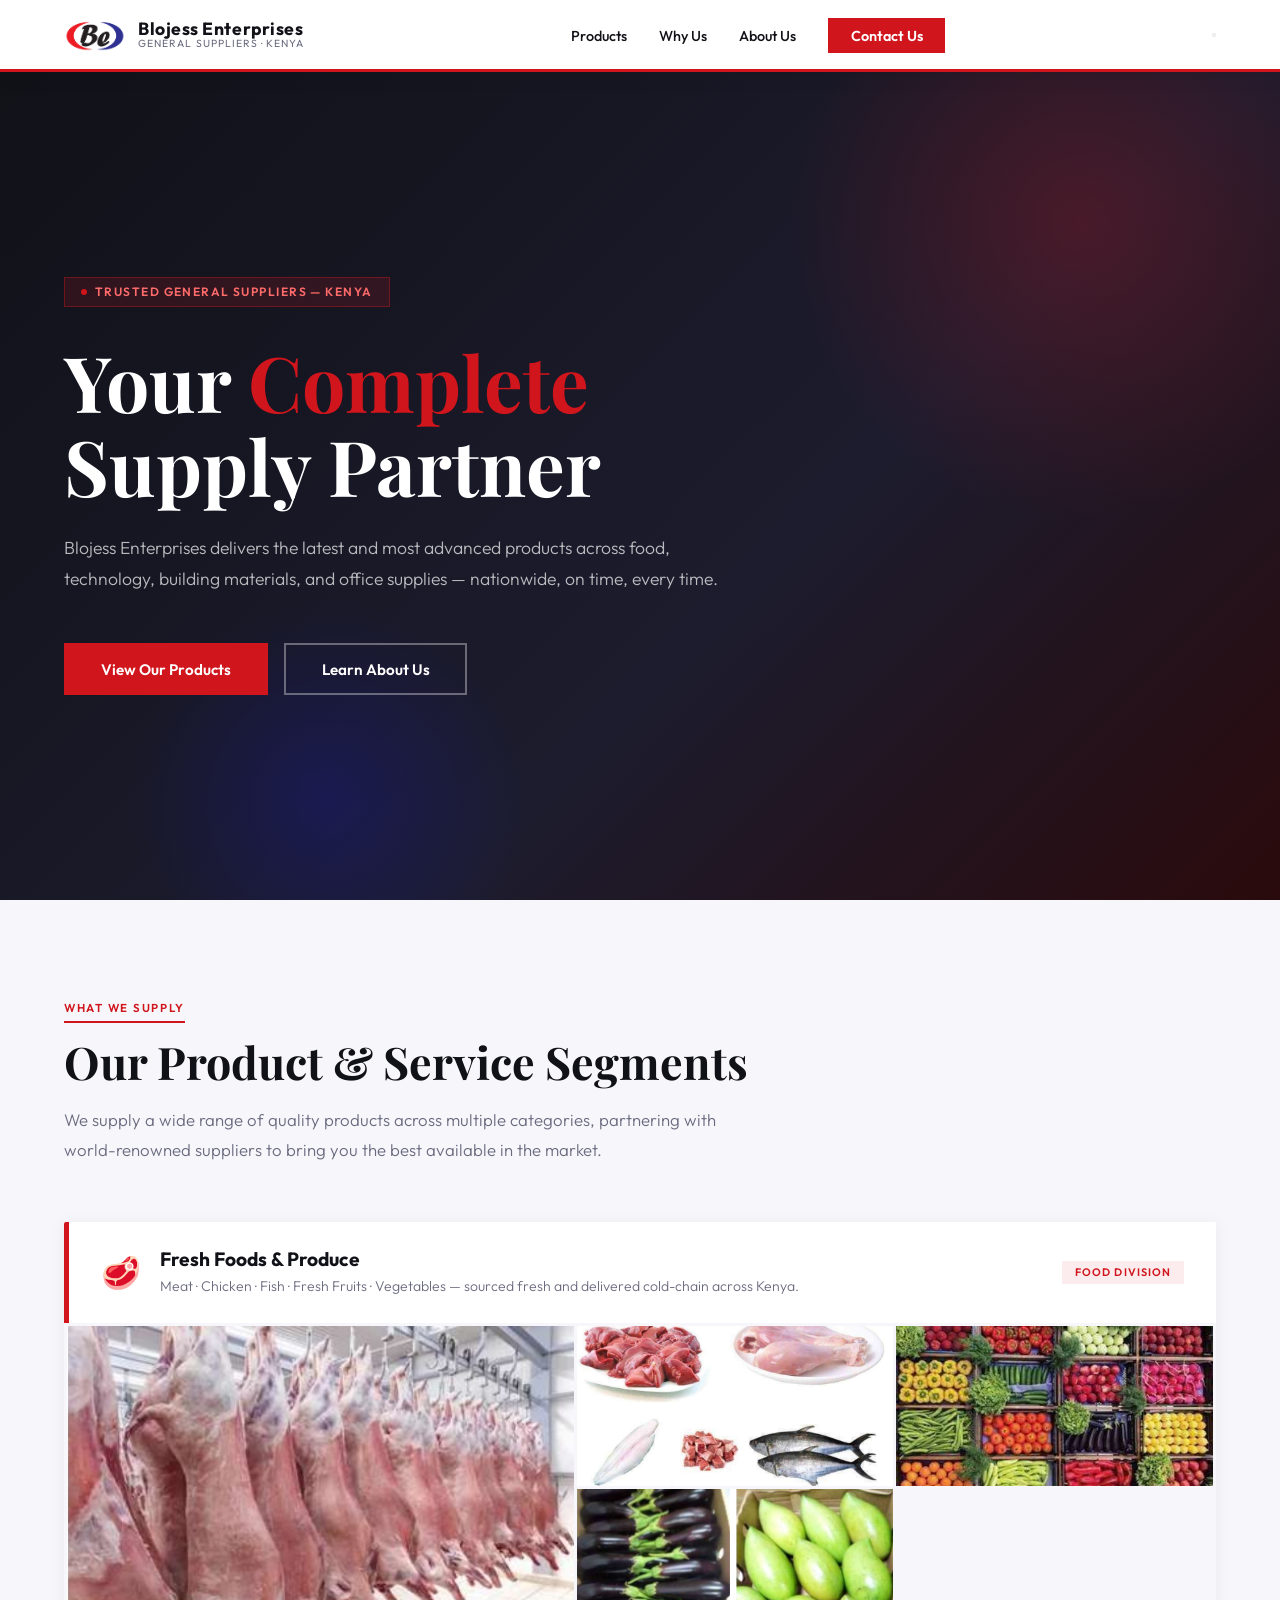
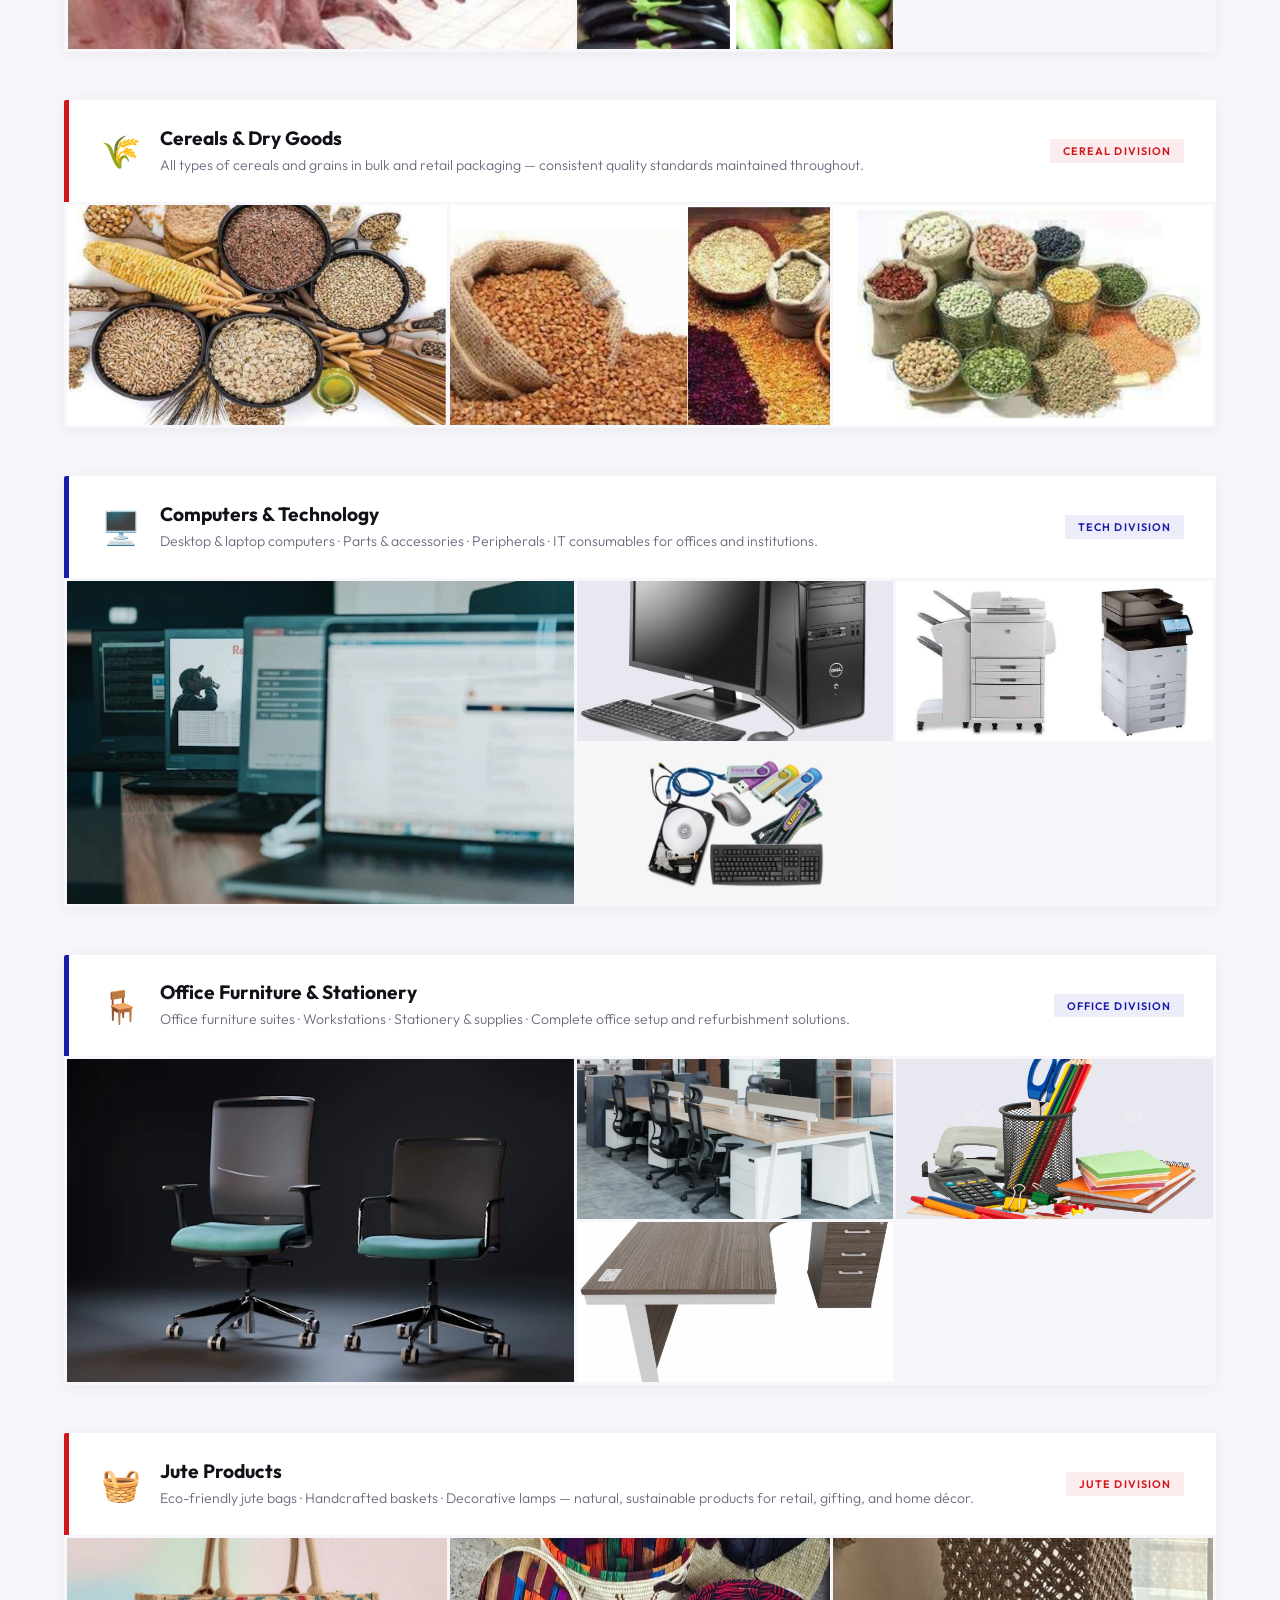
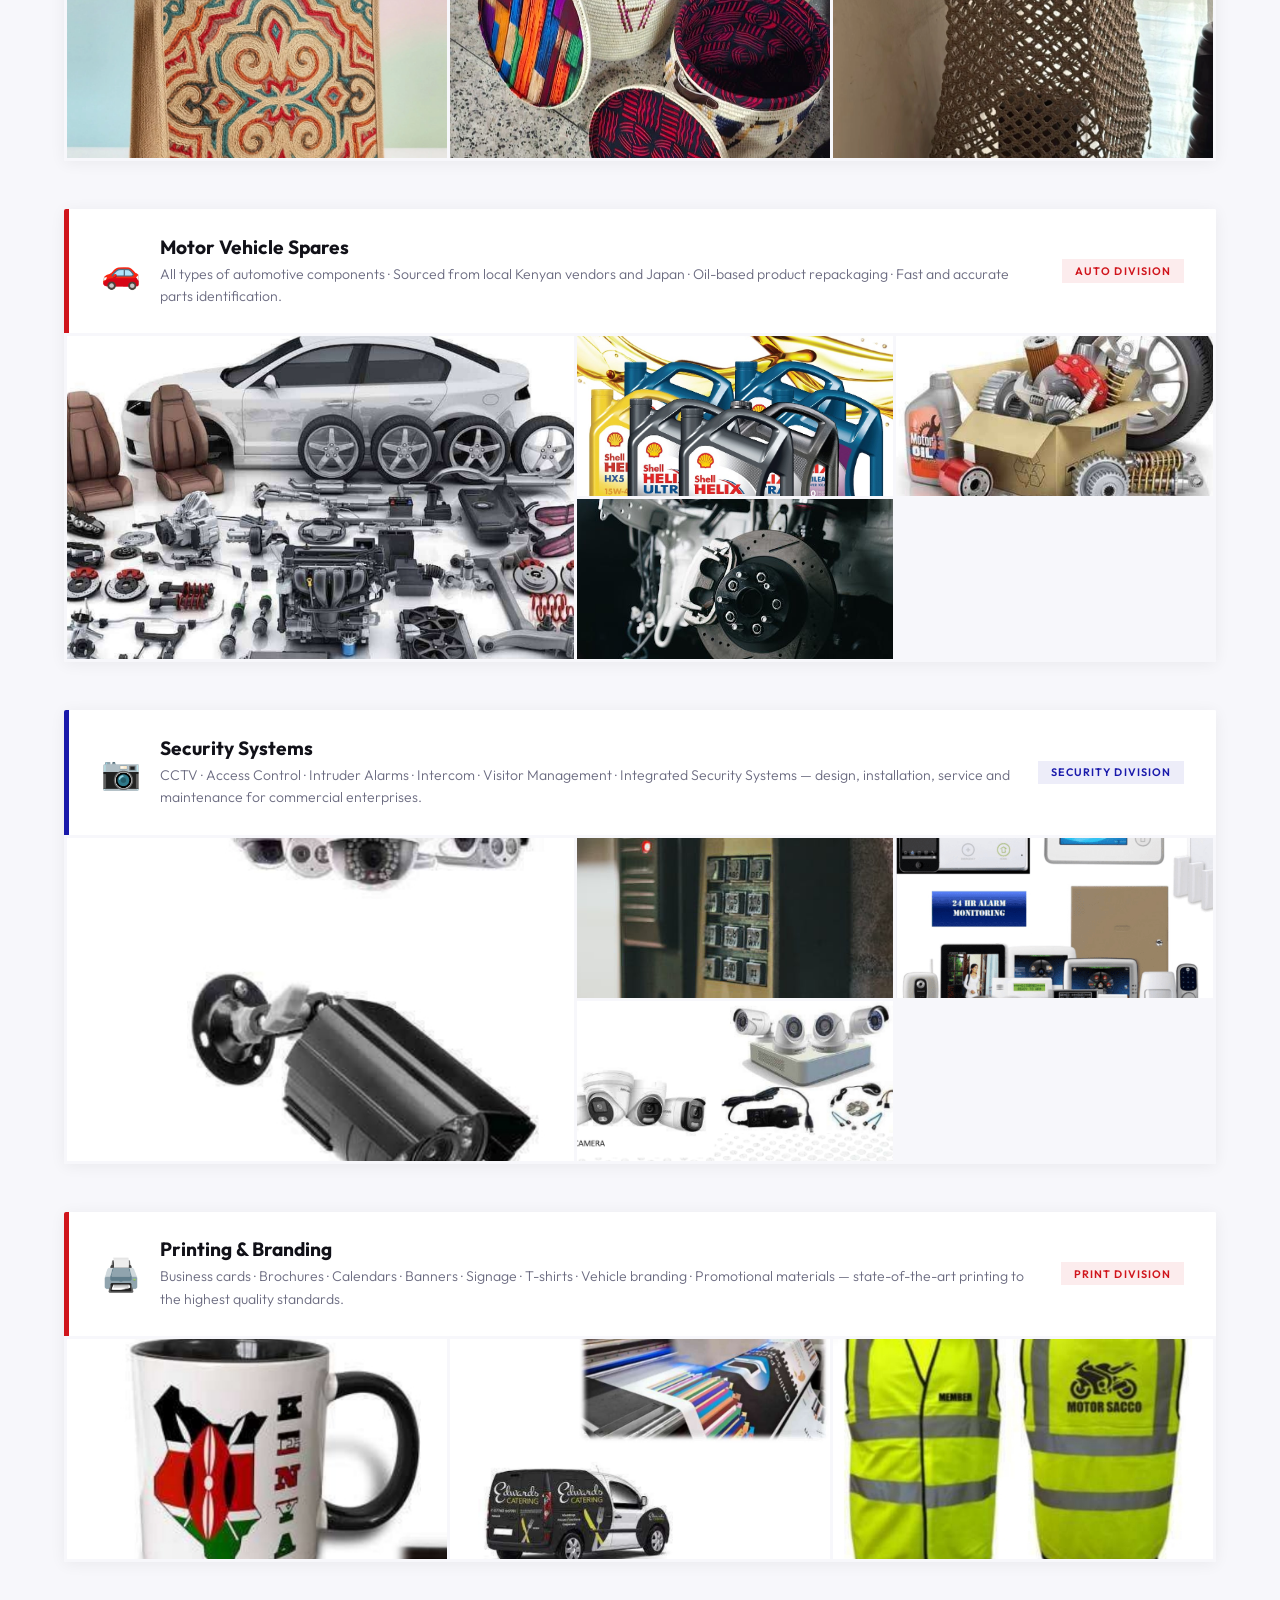
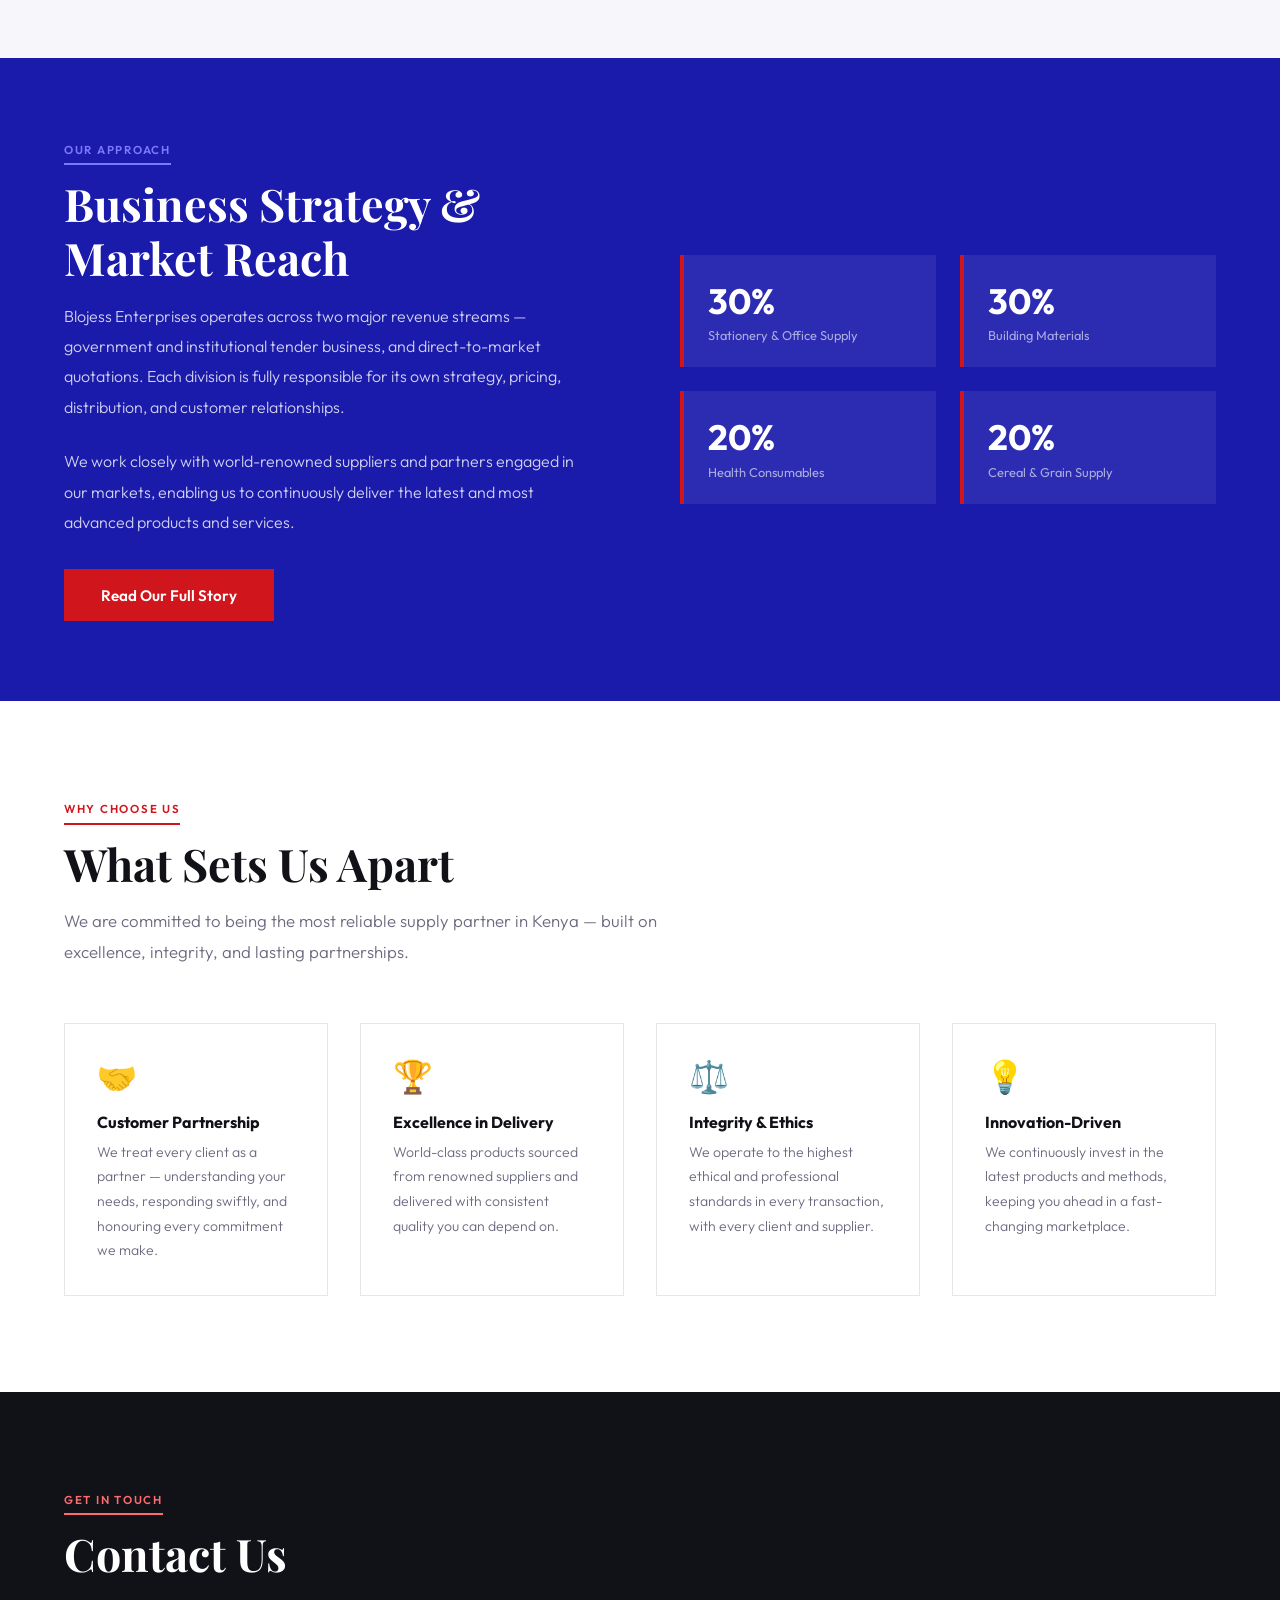
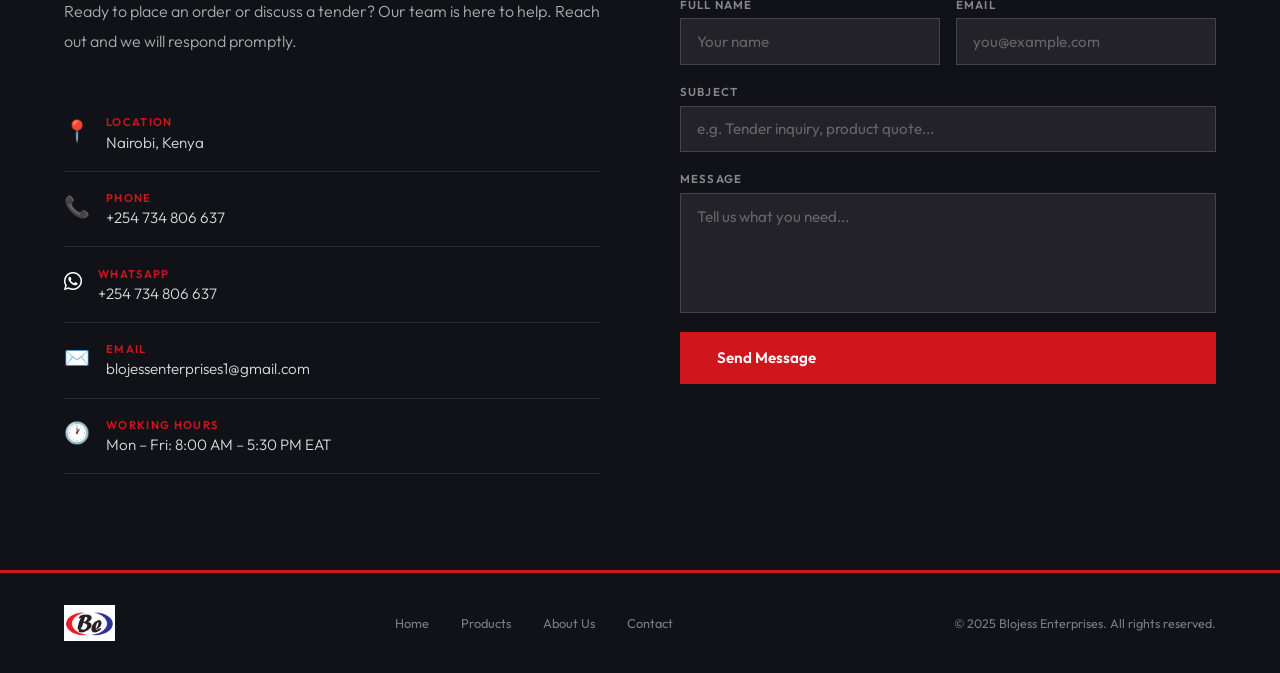
==== commit da1888b1: "final images and hamburger menu" ====
--- a/index.html
+++ b/index.html
@@ -38,6 +38,12 @@
     <li><a href="about.html">About Us</a></li>
     <li><a href="#contact" class="nav-cta">Contact Us</a></li>
   </ul>
+  
+  <button class="hamburger" id="hamburger" aria-label="Toggle menu">
+  <span></span>
+  <span></span>
+  <span></span>
+</button>
 </nav>
 
 <!-- HERO -->
@@ -174,7 +180,7 @@
         <img src="images/Stationary-1.webp">
       </div>
       <div class="img-slot">
-        <img src="images/DesksandChairs.webp">
+        <img src="images/officedesks.webp">
       </div>
     </div>
   </div>
@@ -224,12 +230,7 @@
         <img src="images/spares.webp">
       </div>
       <div class="img-slot">
-        <span class="slot-num">04</span>
-        <div class="placeholder">
-          <div class="placeholder-icon">🛢️</div>
-          <div class="placeholder-label">Oils &amp; Lubricants</div>
-          <div class="placeholder-hint">Replace with: images/auto-oils.jpg</div>
-        </div>
+        <img src="images/brakes.webp">
       </div>
     </div>
   </div>
@@ -249,12 +250,7 @@
         <img src="images/Cameras.webp">
       </div>
       <div class="img-slot">
-        <span class="slot-num">02</span>
-        <div class="placeholder">
-          <div class="placeholder-icon">🔒</div>
-          <div class="placeholder-label">Access Control</div>
-          <div class="placeholder-hint">Replace with: images/security-access.jpg</div>
-        </div>
+        <img src="images/accesscontrol.webp">
       </div>
       <div class="img-slot">
         <img src="images/alarmsystem.webp">
@@ -438,6 +434,24 @@
     // Remove from DOM after transition finishes
     loader.addEventListener('transitionend', () => loader.remove());
   });
+  
+</script>
+<script>
+  const hamburger = document.getElementById('hamburger');
+  const navLinks = document.querySelector('.nav-links');
+
+  hamburger.addEventListener('click', function () {
+    hamburger.classList.toggle('open');
+    navLinks.classList.toggle('open');
+  });
+
+  // Close menu when a nav link is clicked
+  navLinks.querySelectorAll('a').forEach(function (link) {
+    link.addEventListener('click', function () {
+      hamburger.classList.remove('open');
+      navLinks.classList.remove('open');
+    });
+  });
 </script>
 </body>
 </html>
--- a/style.css
+++ b/style.css
@@ -461,6 +461,47 @@
    ============================================================ */
 @media (max-width: 768px) {
   nav { padding: 0 1.2rem; }
+  .hamburger {
+  display: flex;
+  flex-direction: column;
+  justify-content: space-between;
+  width: 24px; height: 18px;
+  cursor: pointer; z-index: 101;
+}
+.hamburger span {
+  display: block; height: 2px;
+  background: var(--ink);
+  transition: transform 0.3s, opacity 0.3s;
+}
+.hamburger.open span:nth-child(1) { transform: translateY(8px) rotate(45deg); }
+.hamburger.open span:nth-child(2) { opacity: 0; }
+.hamburger.open span:nth-child(3) { transform: translateY(-8px) rotate(-45deg); }
+
+.nav-links {
+  display: flex;
+  flex-direction: column;
+  position: fixed;
+  top: 72px; left: 0; right: 0;
+  background: var(--white);
+  padding: 1.5rem 1.2rem 2rem;
+  border-bottom: 3px solid var(--red);
+  box-shadow: 0 8px 24px rgba(0,0,0,0.1);
+  transform: translateY(-110%);
+  transition: transform 0.35s ease;
+  gap: 0 !important;
+}
+.nav-links.open { transform: translateY(0); }
+.nav-links li { border-bottom: 1px solid var(--border); }
+.nav-links a {
+  display: block;
+  padding: 0.9rem 0;
+  font-size: 1rem !important;
+}
+.nav-links .nav-cta {
+  margin-top: 1rem;
+  text-align: center;
+  padding: 0.9rem !important;
+}
   .nav-links { display: none; }
   section { padding: 4rem 1.2rem; }
 
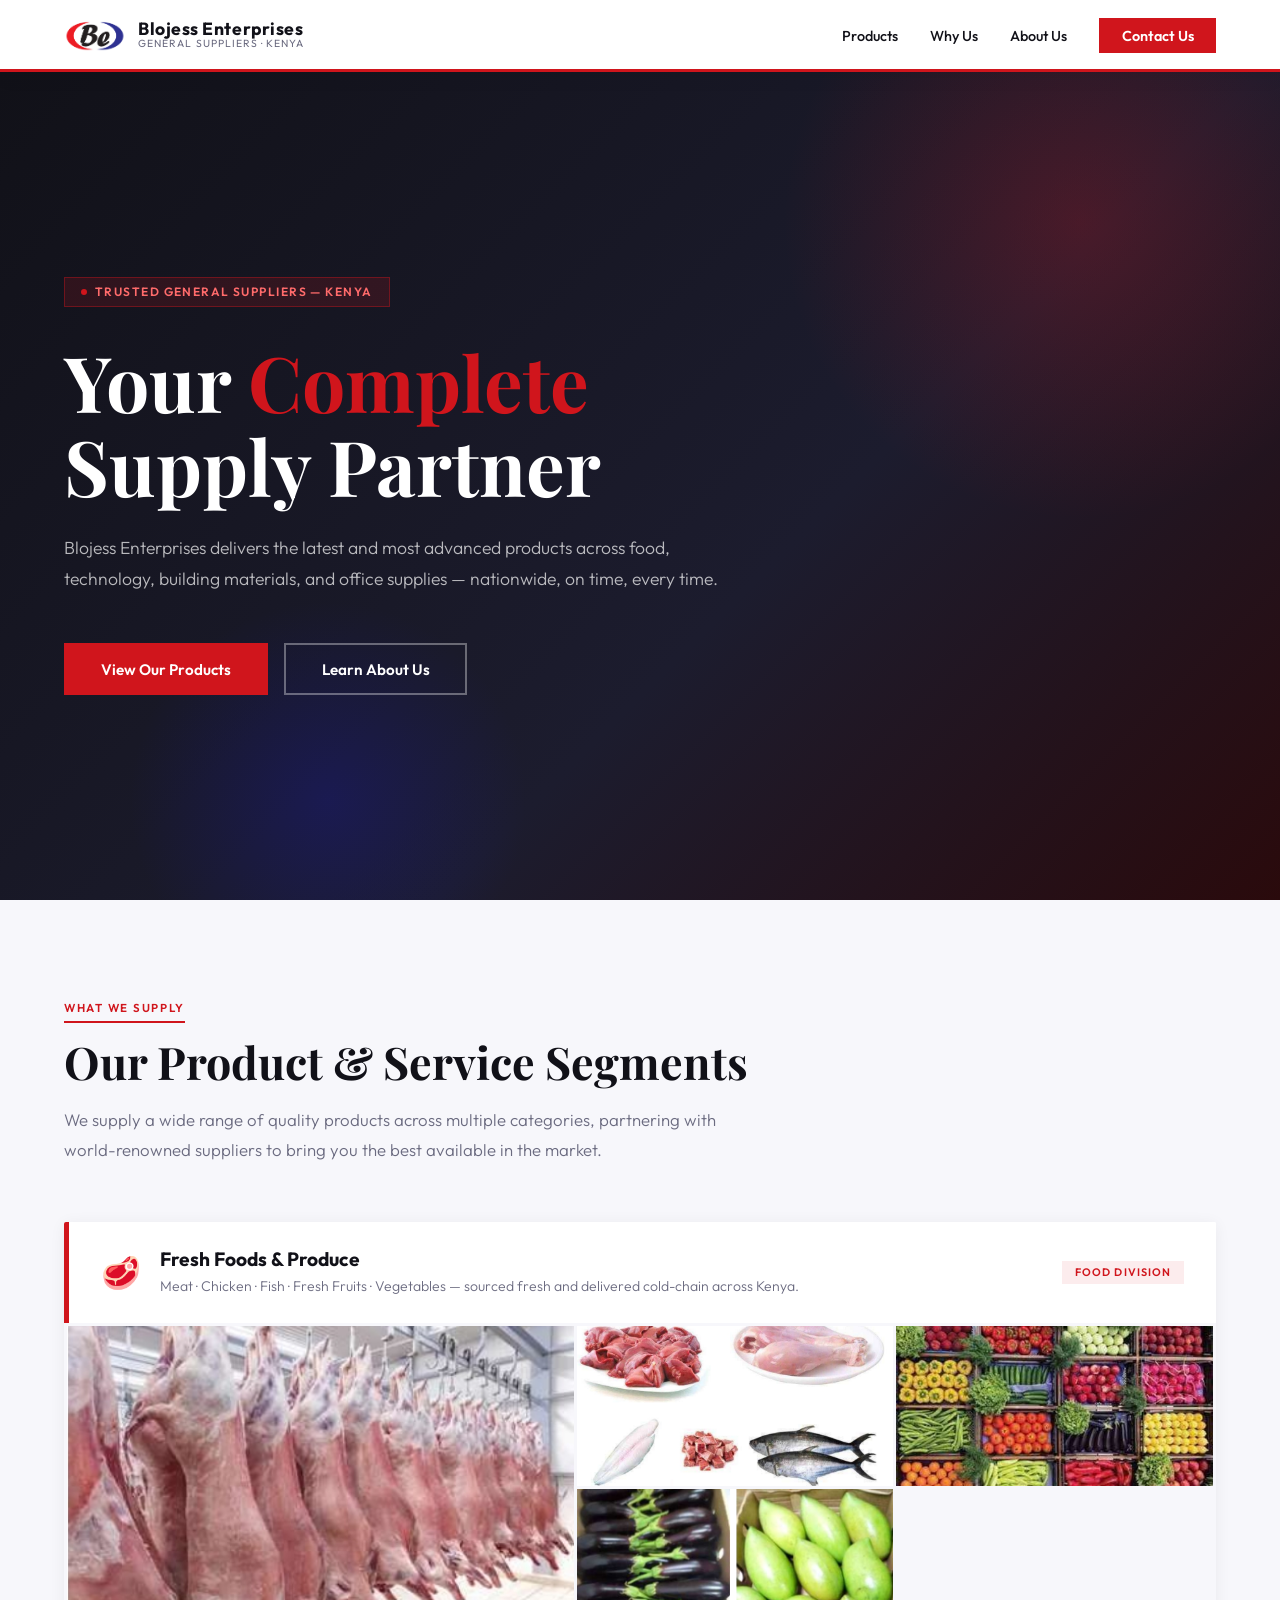
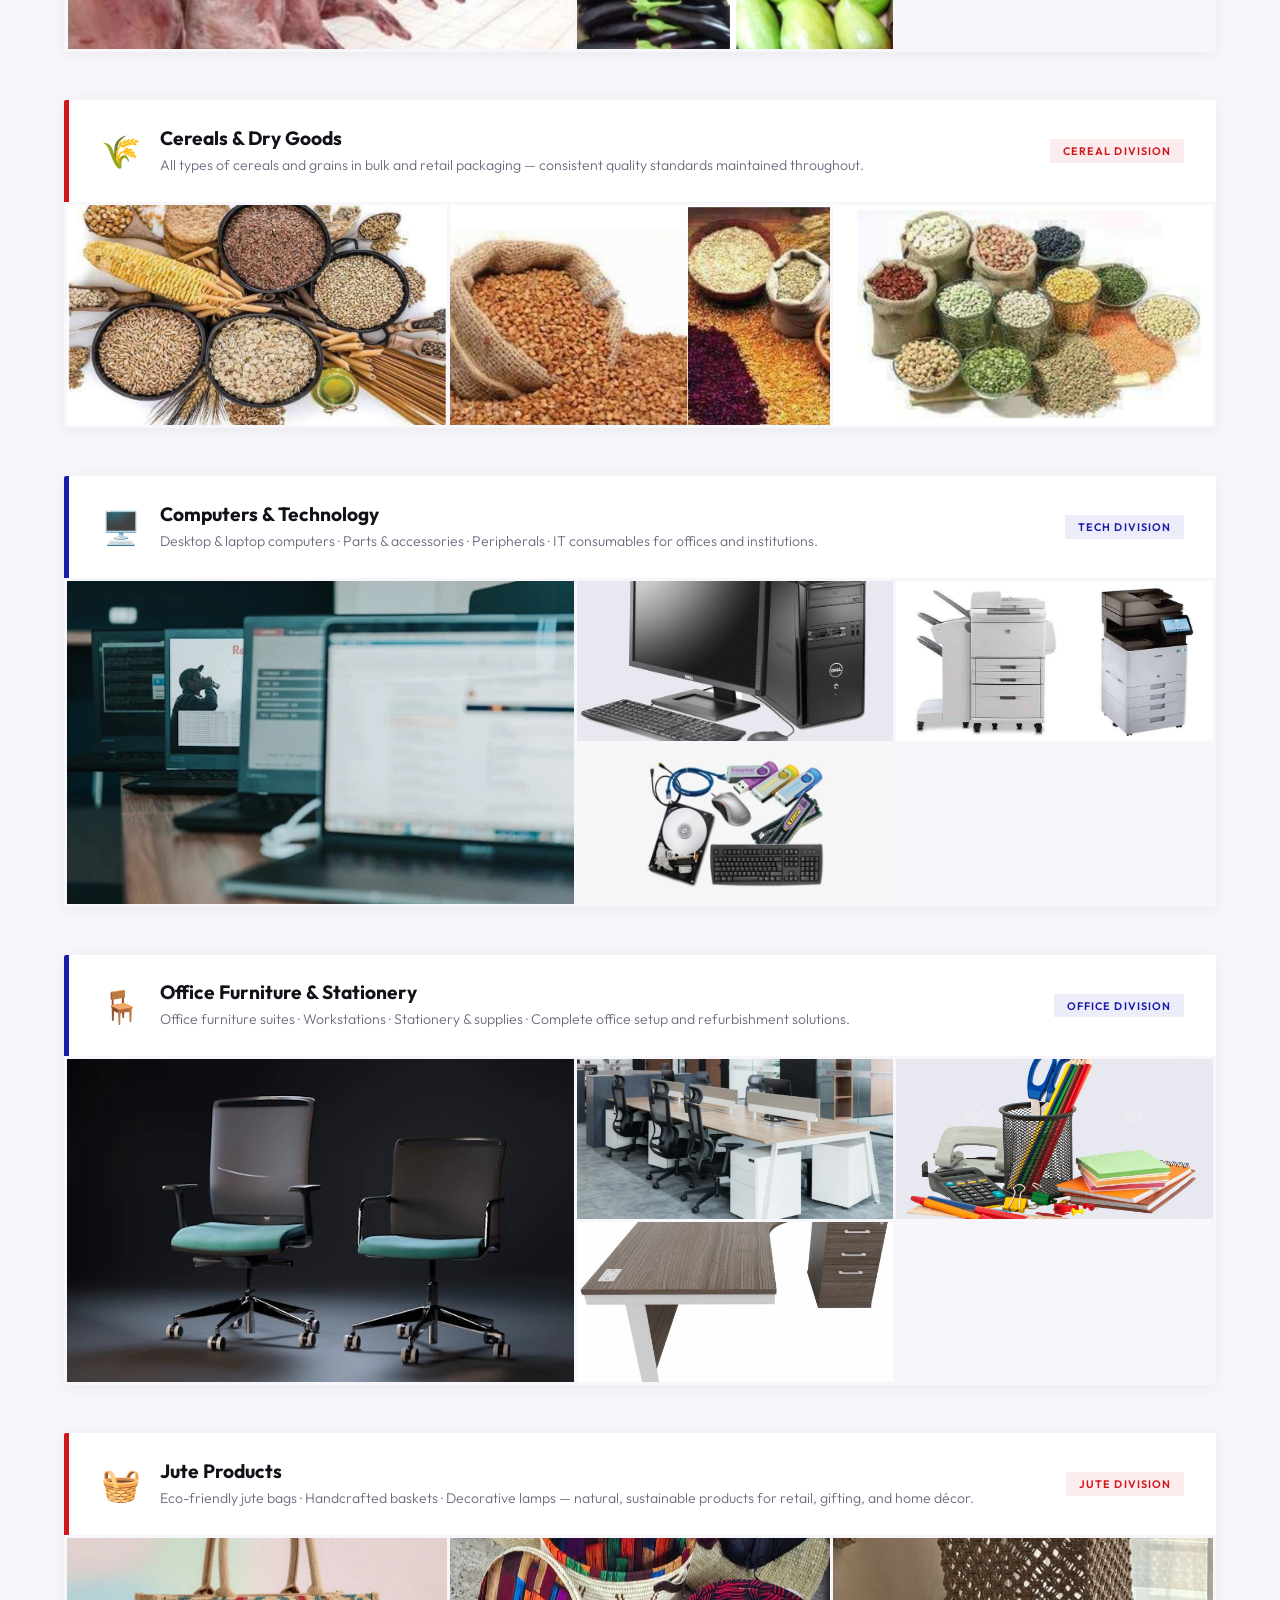
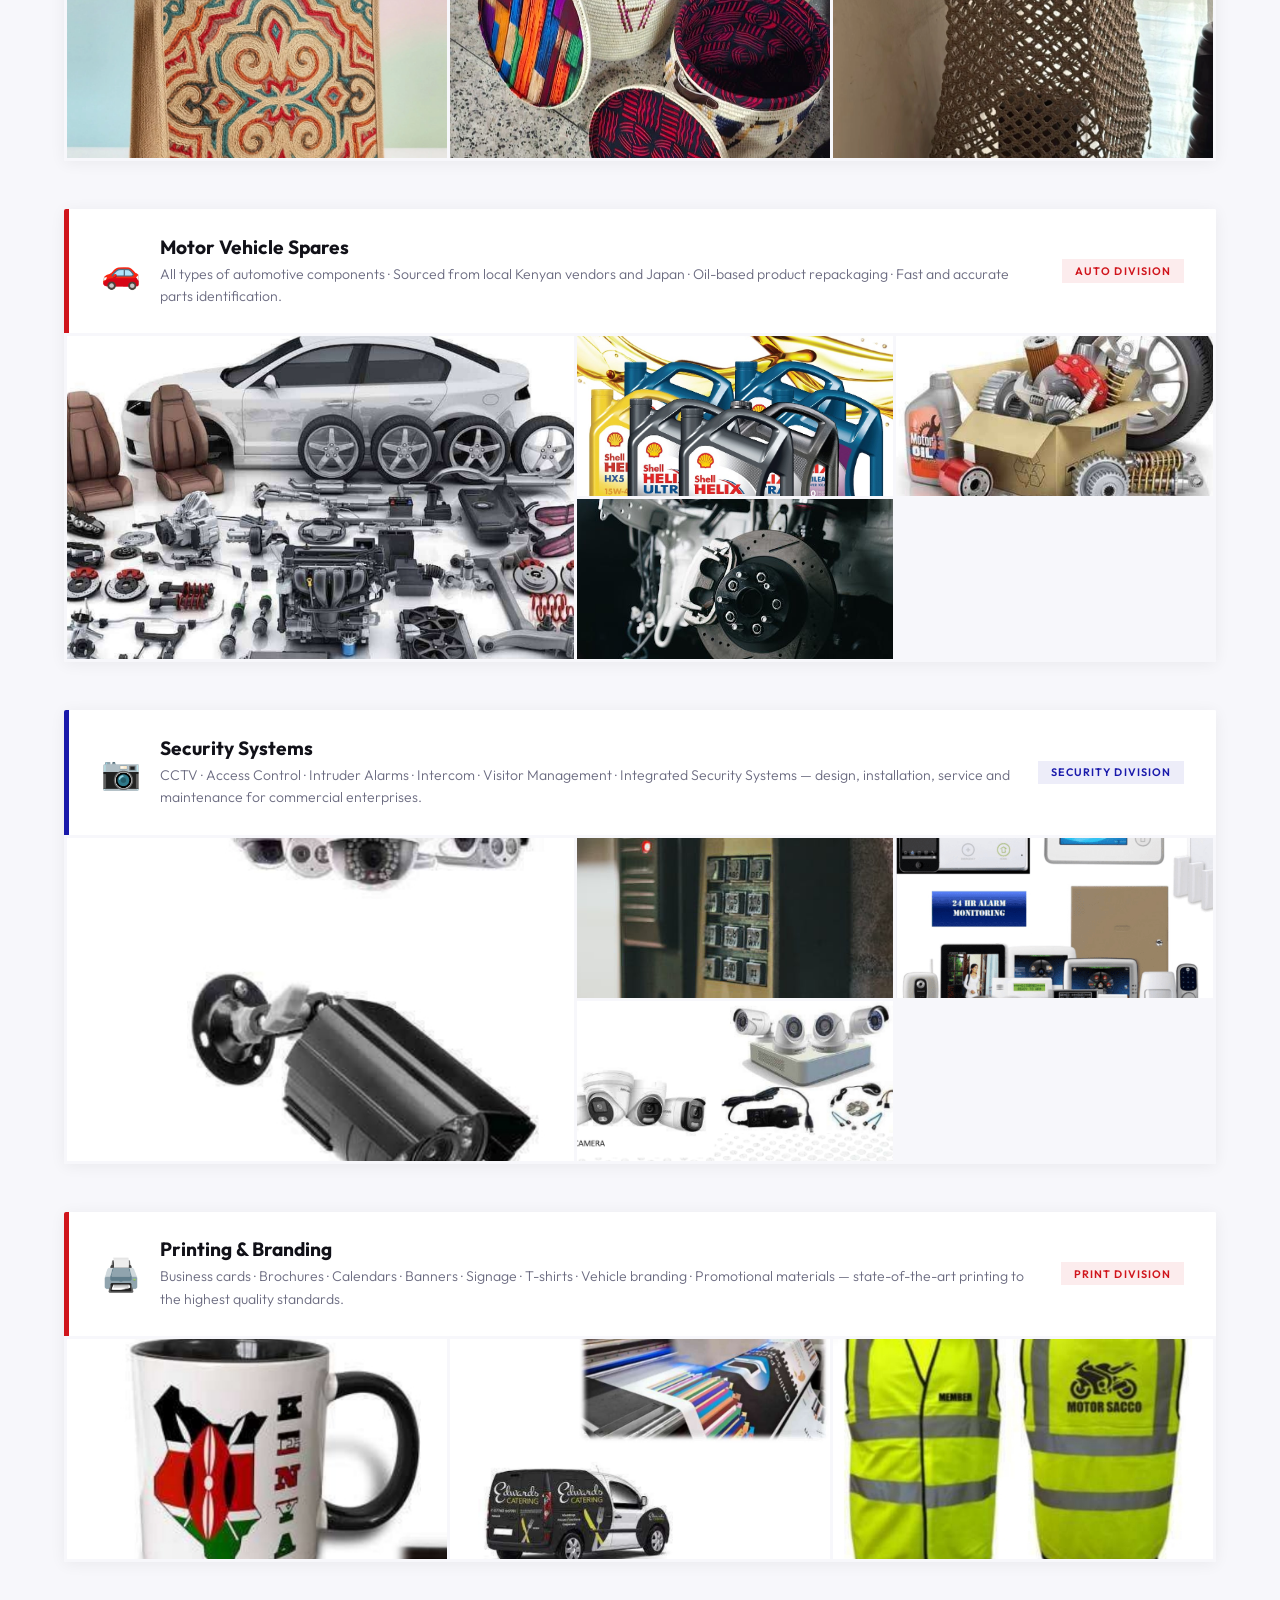
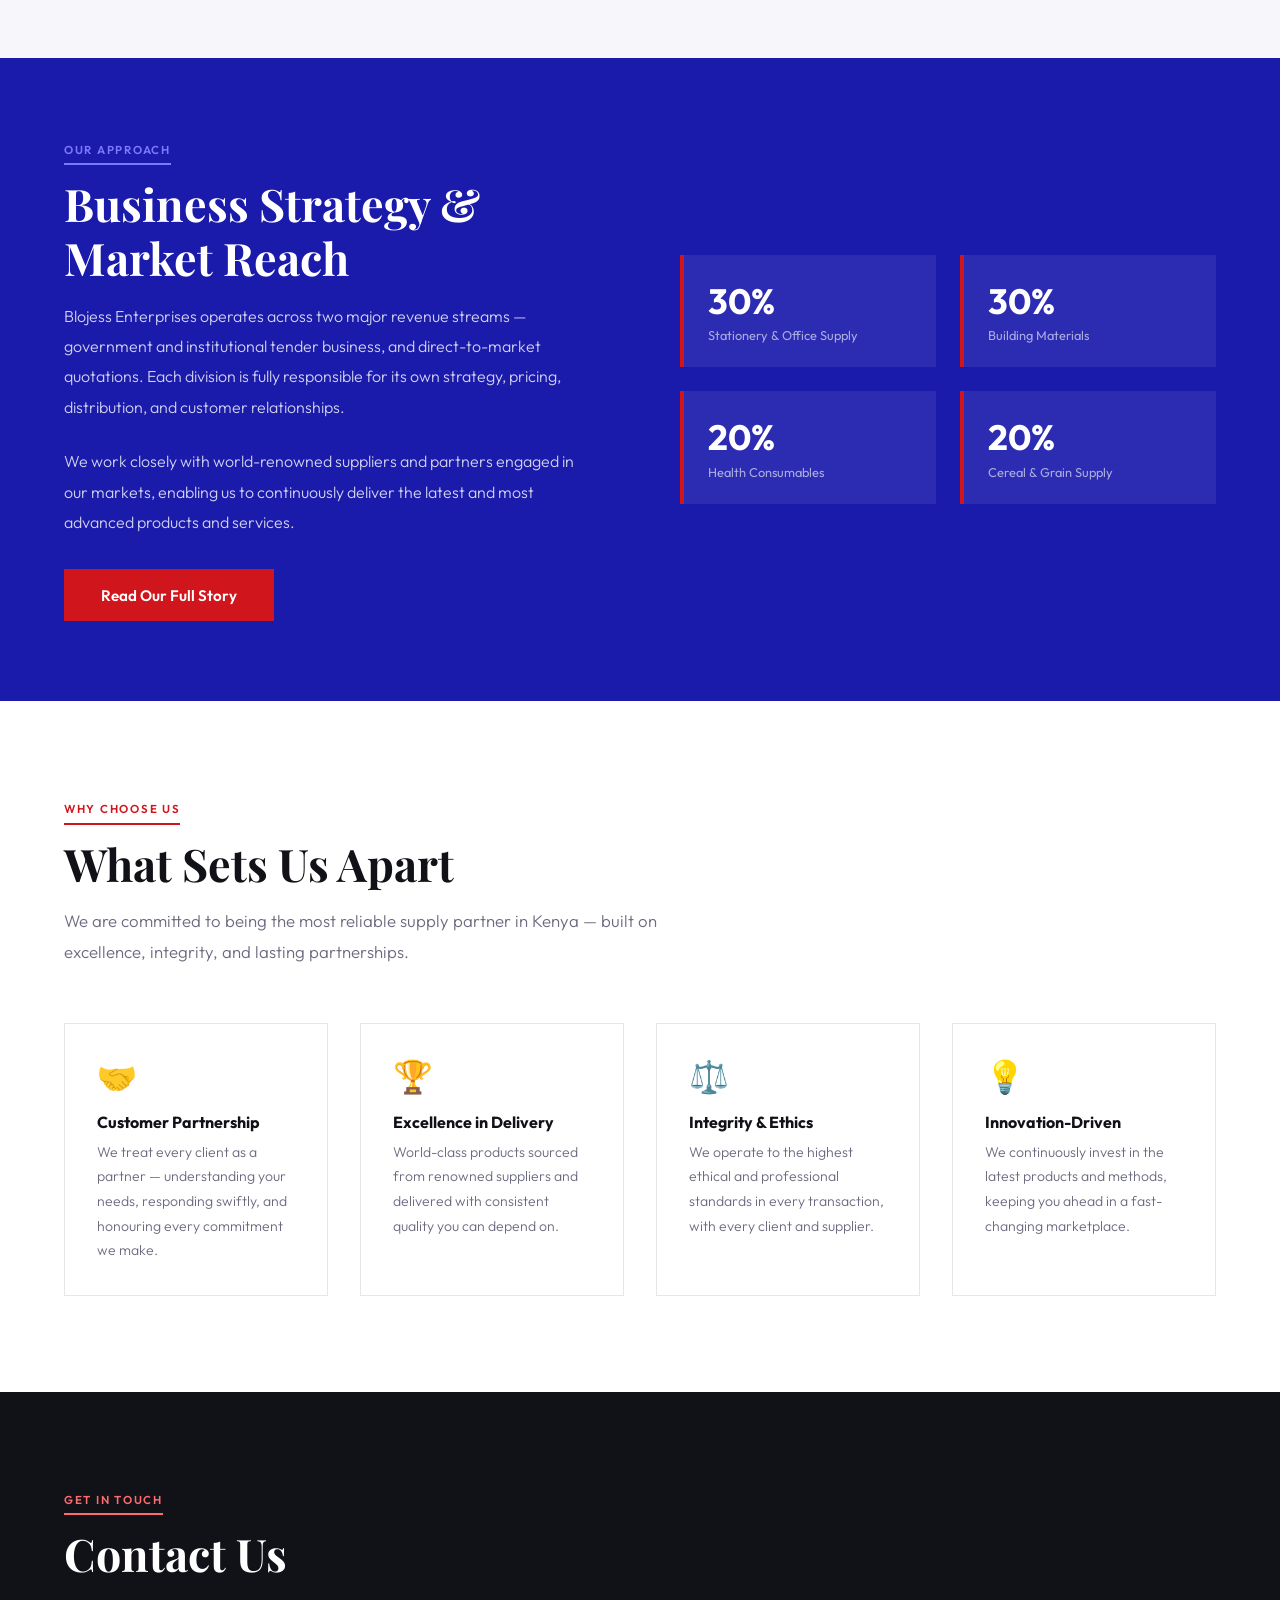
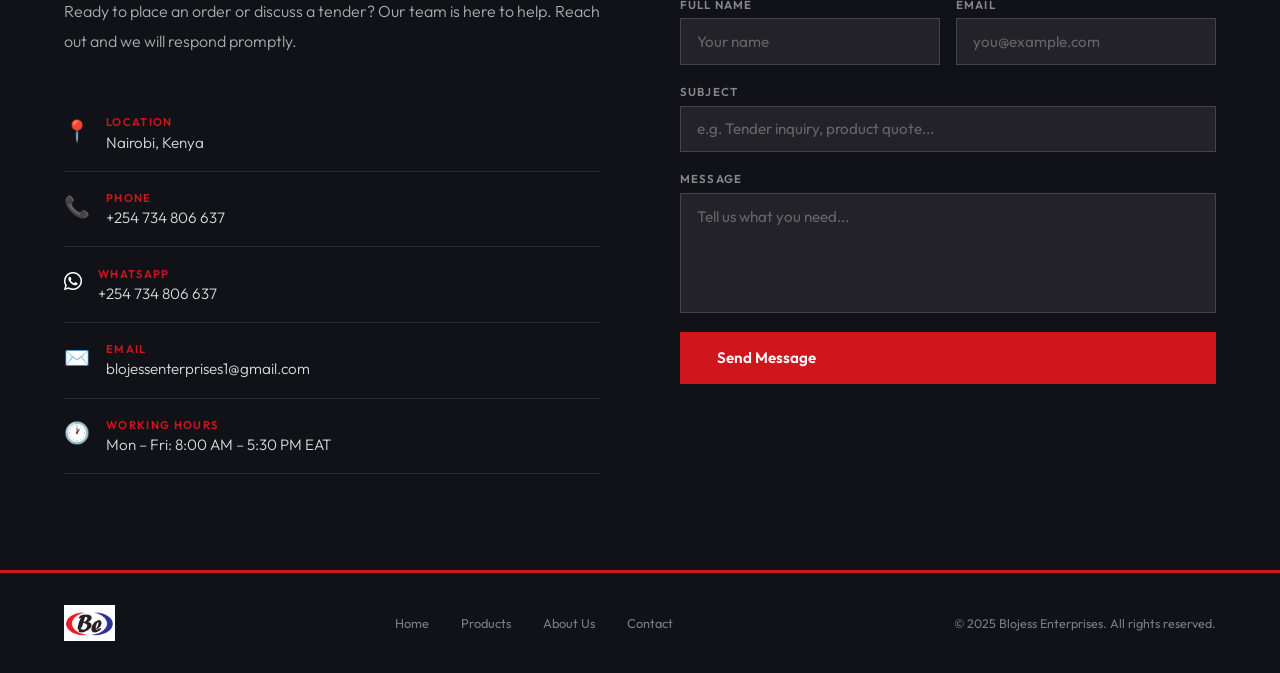
==== commit 7464a699: "hamburger menu fixes" ====
--- a/index.html
+++ b/index.html
@@ -39,7 +39,7 @@
     <li><a href="#contact" class="nav-cta">Contact Us</a></li>
   </ul>
   
-  <button class="hamburger" id="hamburger" aria-label="Toggle menu">
+  <button class="hamburger" id="hamburger" onclick="toggleMenu()" aria-label="Toggle menu">
   <span></span>
   <span></span>
   <span></span>
--- a/style.css
+++ b/style.css
@@ -455,7 +455,7 @@
   color: var(--ink);
 }
 
-
+.hamburger { display: none; }
 /* ============================================================
    RESPONSIVE
    ============================================================ */
@@ -467,6 +467,7 @@
   justify-content: space-between;
   width: 24px; height: 18px;
   cursor: pointer; z-index: 101;
+  background: none; border: none; padding: 0;
 }
 .hamburger span {
   display: block; height: 2px;
@@ -478,7 +479,7 @@
 .hamburger.open span:nth-child(3) { transform: translateY(-8px) rotate(-45deg); }
 
 .nav-links {
-  display: flex;
+  display: flex !important;
   flex-direction: column;
   position: fixed;
   top: 72px; left: 0; right: 0;
@@ -489,6 +490,7 @@
   transform: translateY(-110%);
   transition: transform 0.35s ease;
   gap: 0 !important;
+  z-index: 99;
 }
 .nav-links.open { transform: translateY(0); }
 .nav-links li { border-bottom: 1px solid var(--border); }
@@ -502,8 +504,6 @@
   text-align: center;
   padding: 0.9rem !important;
 }
-  .nav-links { display: none; }
-  section { padding: 4rem 1.2rem; }
 
   /* Home hero */
   #hero { padding: 3rem 1.2rem; }
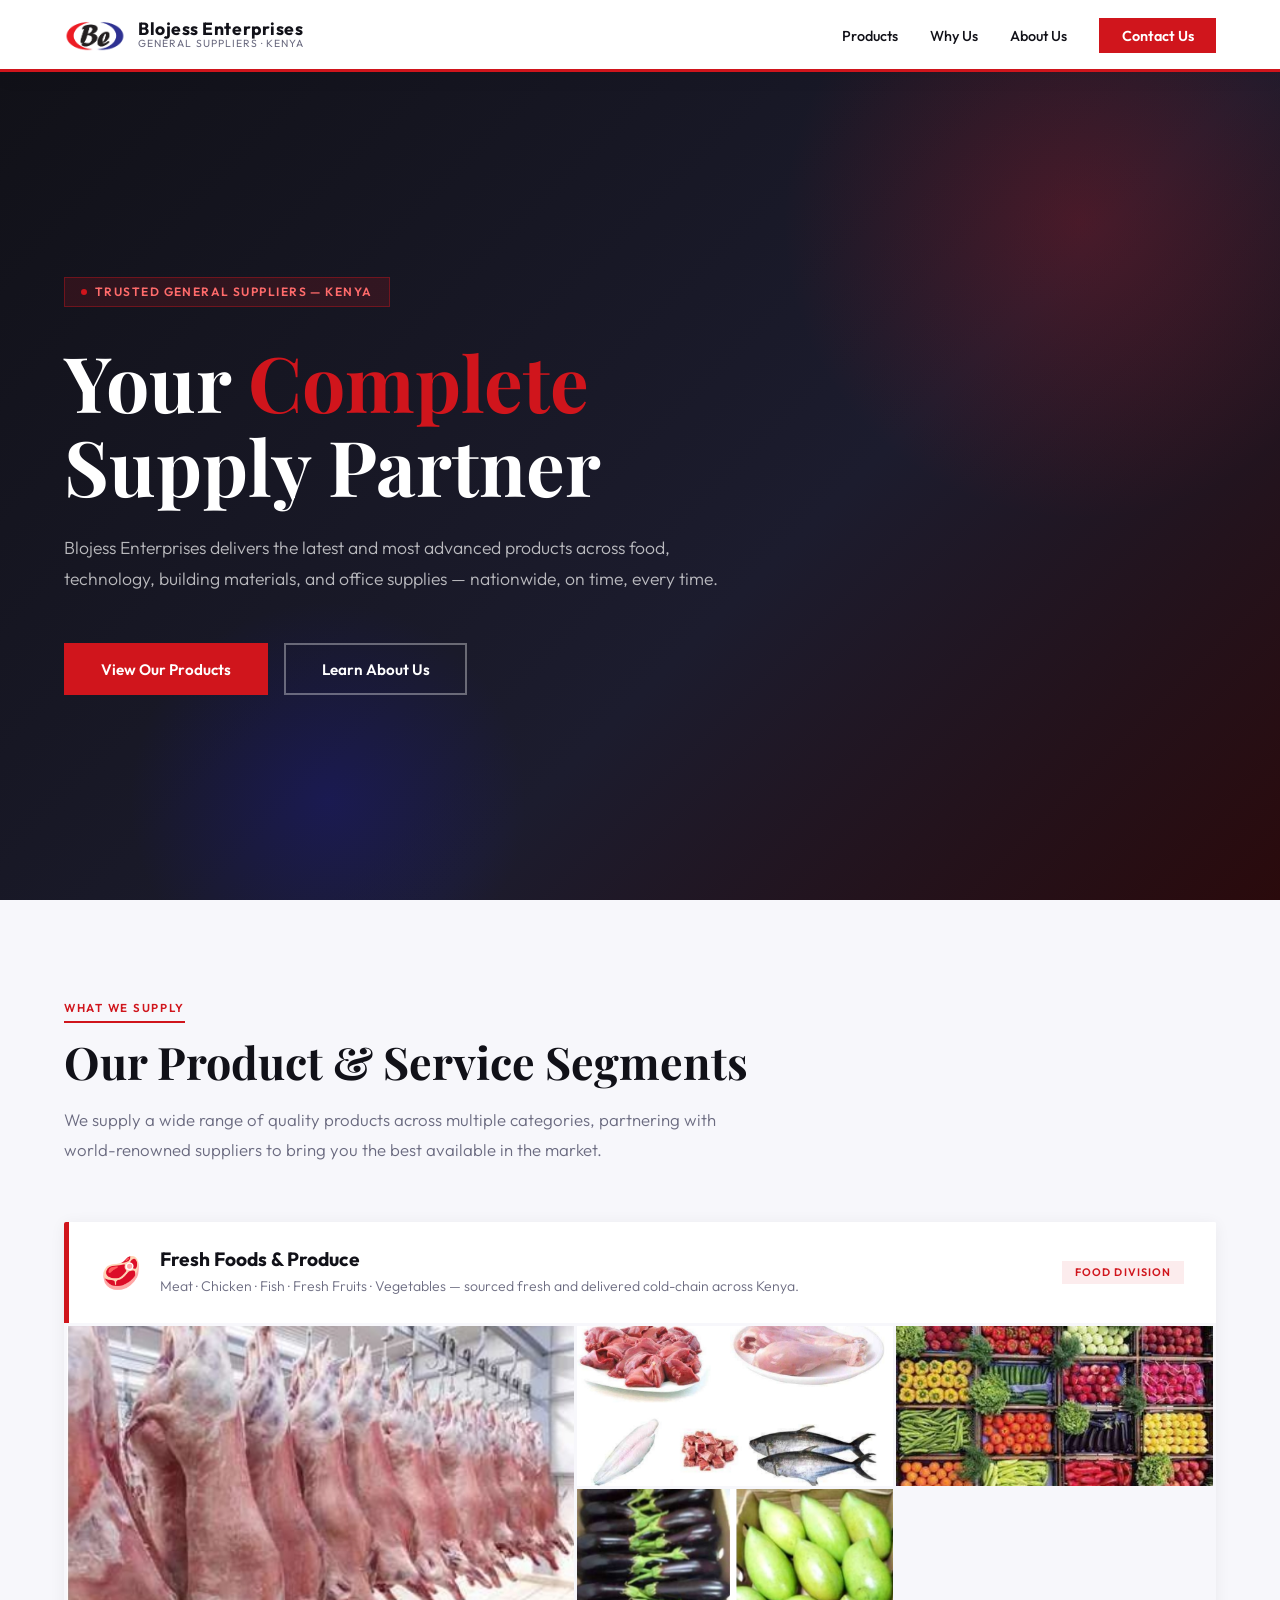
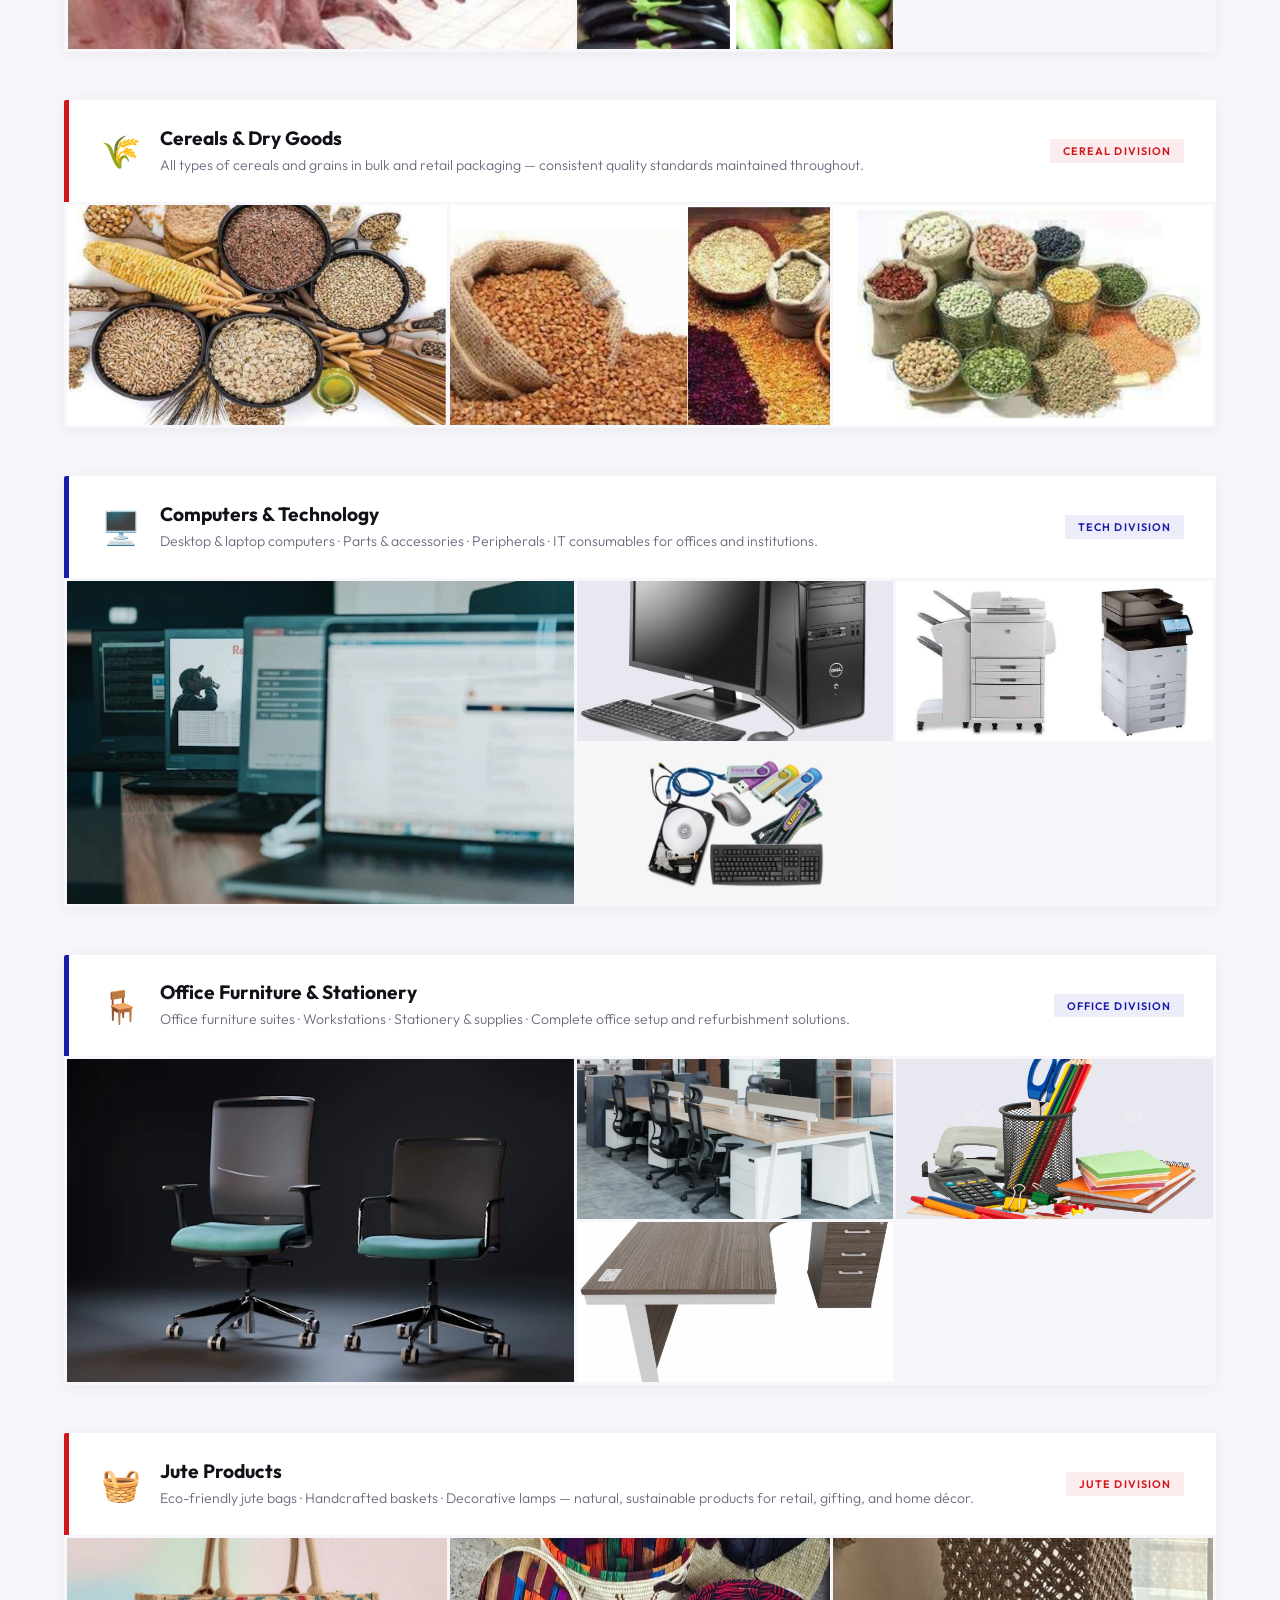
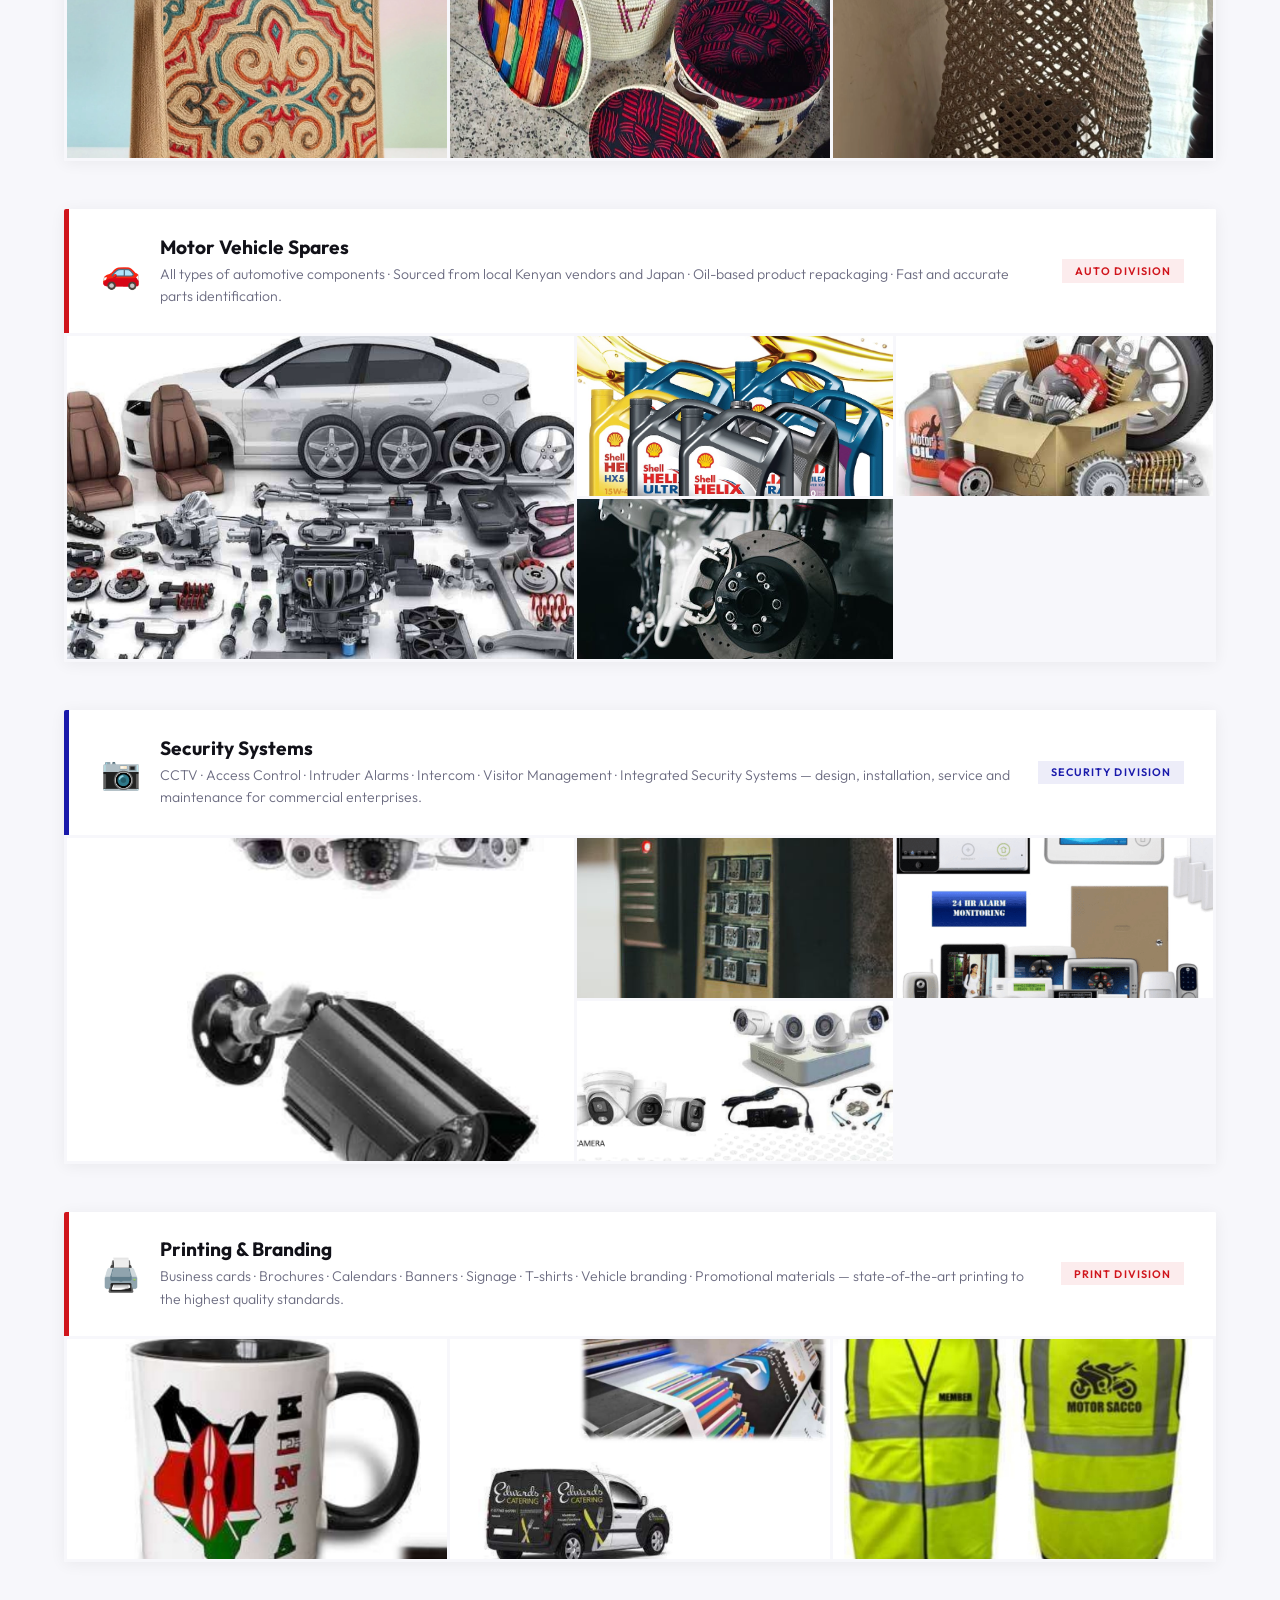
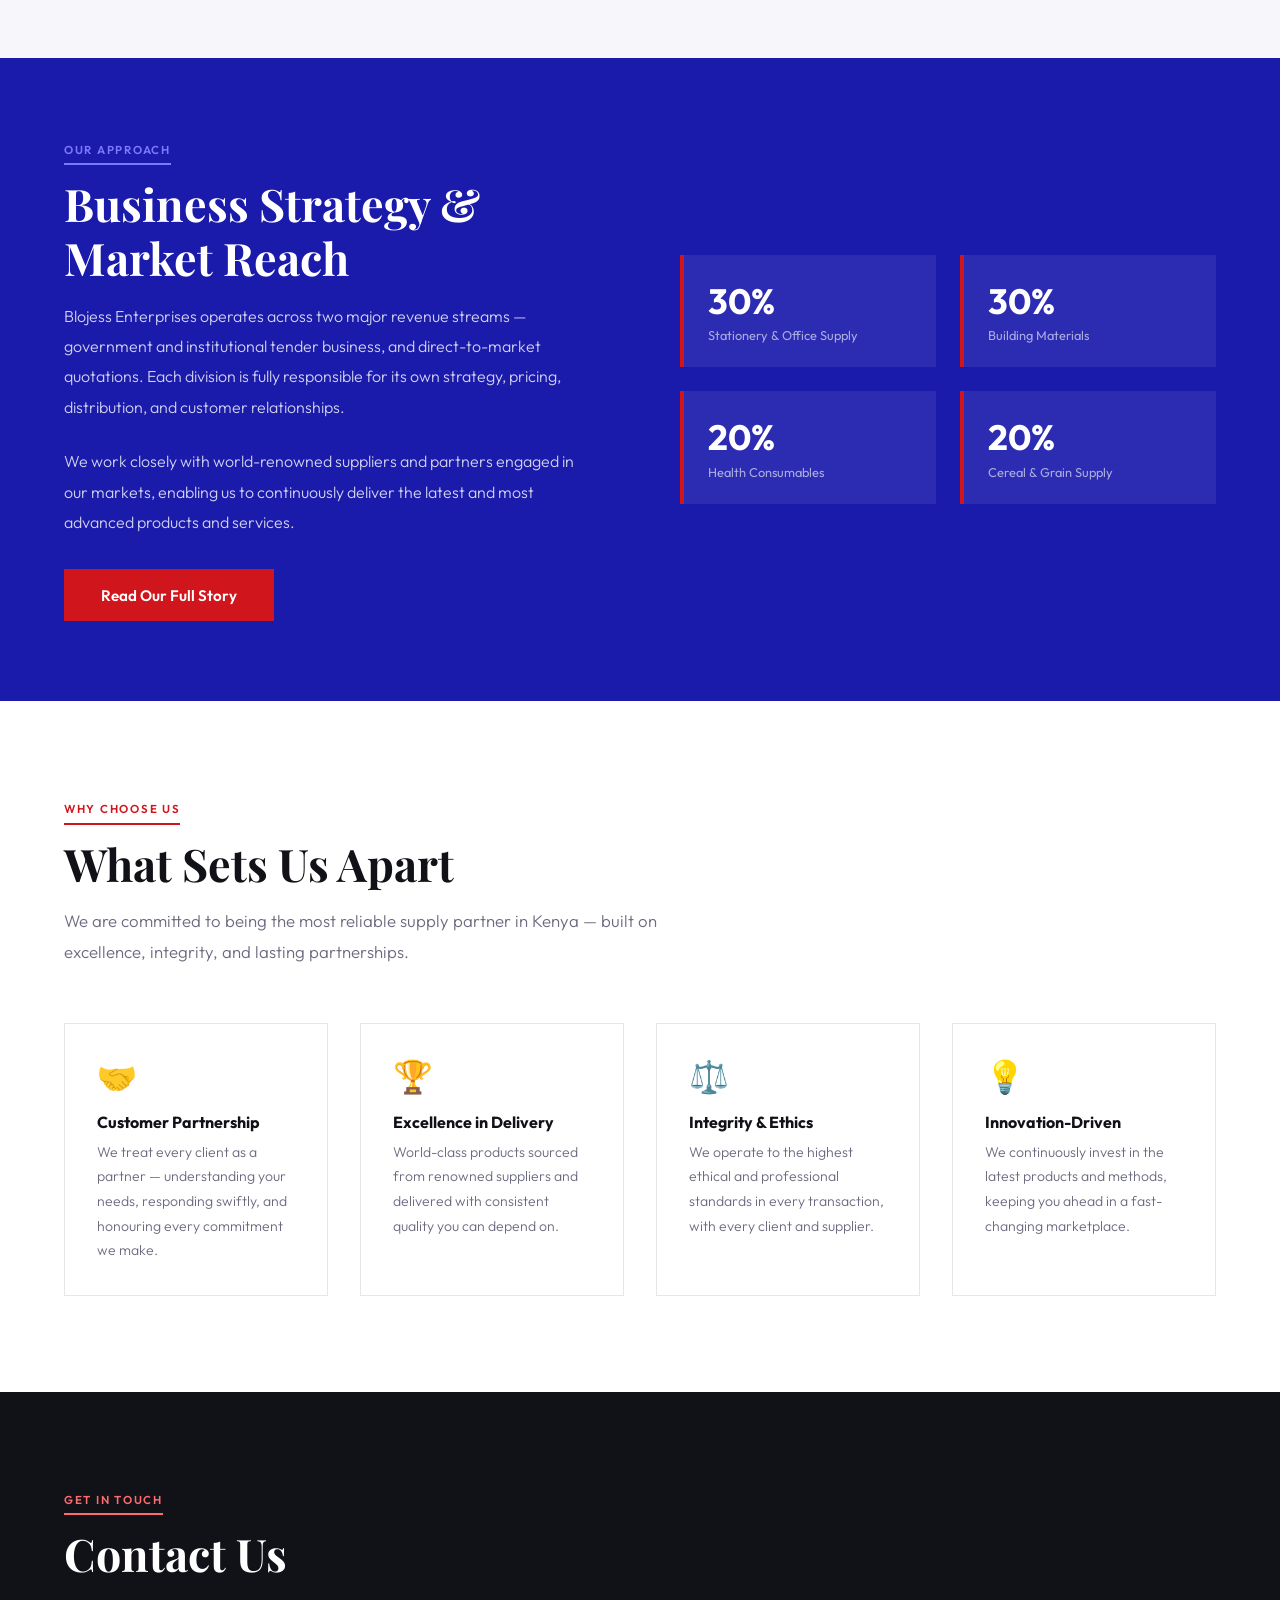
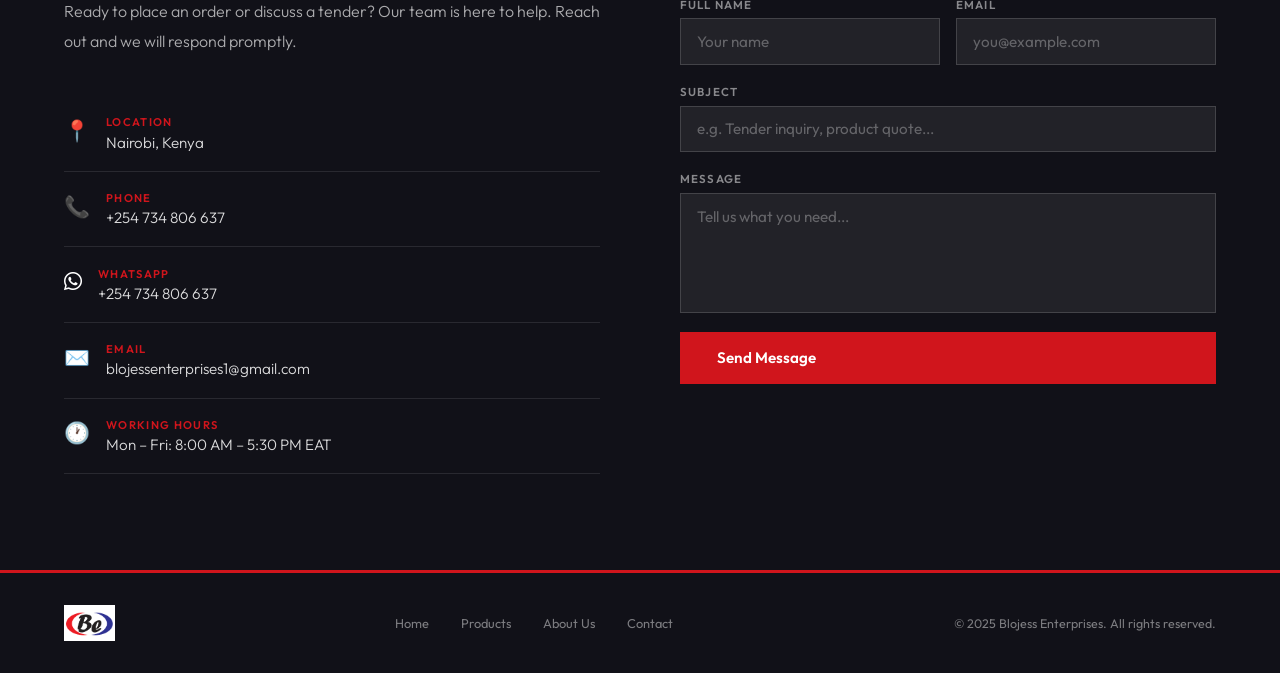
==== commit af67f20b: "loader image fixes" ====
--- a/index.html
+++ b/index.html
@@ -17,7 +17,7 @@
   <!-- LOADER -->
 <div id="loader">
   <div class="loader-inner">
-    <img src="blojess-logo.png" alt="Blojess Enterprises">
+    <img src="images/blojess-logo.png" alt="Blojess Enterprises">
     <div class="loader-bar"><div class="loader-fill"></div></div>
     <p class="loader-text">Loading...</p>
   </div>
--- a/style.css
+++ b/style.css
@@ -488,11 +488,12 @@
   border-bottom: 3px solid var(--red);
   box-shadow: 0 8px 24px rgba(0,0,0,0.1);
   transform: translateY(-110%);
-  transition: transform 0.35s ease;
+  transition: transform 0.35s ease, visibility 0.35s ease;
+  visibility: hidden;
   gap: 0 !important;
   z-index: 99;
 }
-.nav-links.open { transform: translateY(0); }
+.nav-links.open { transform: translateY(0); visibility: visible; }
 .nav-links li { border-bottom: 1px solid var(--border); }
 .nav-links a {
   display: block;
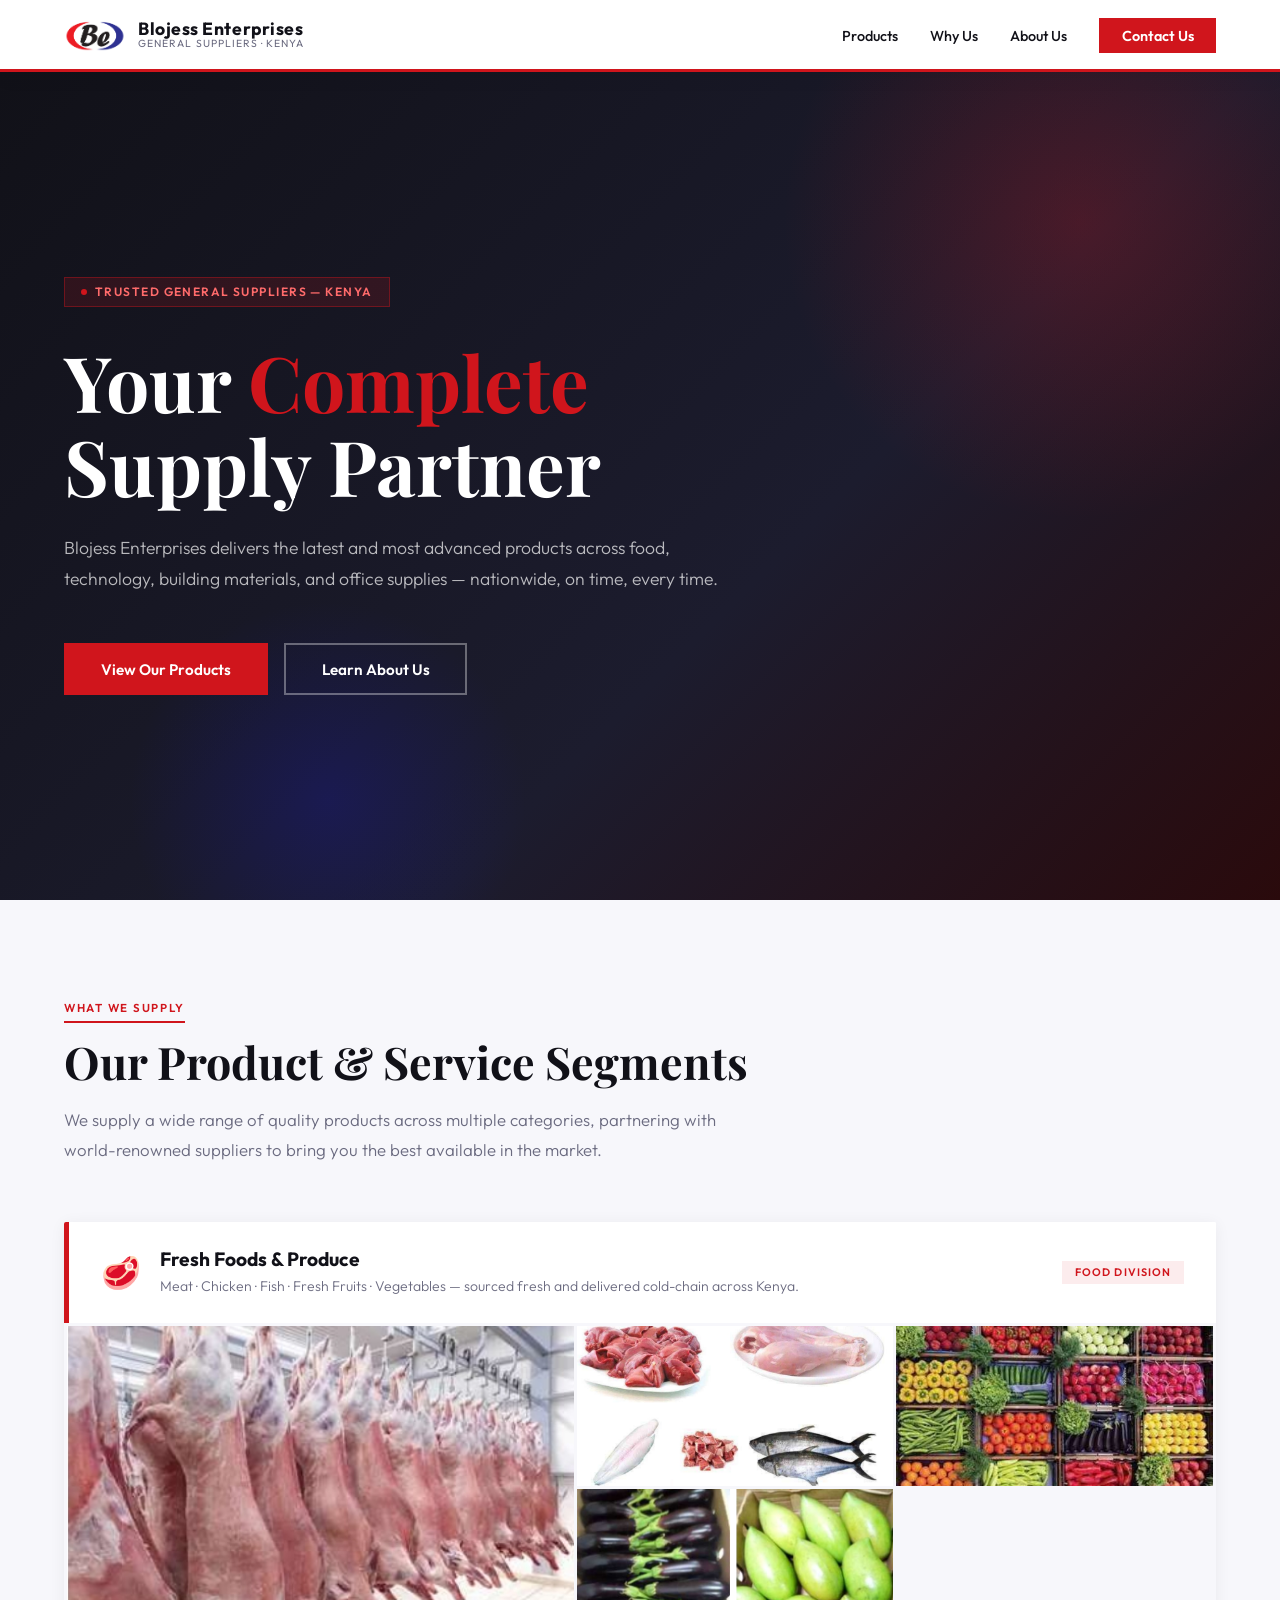
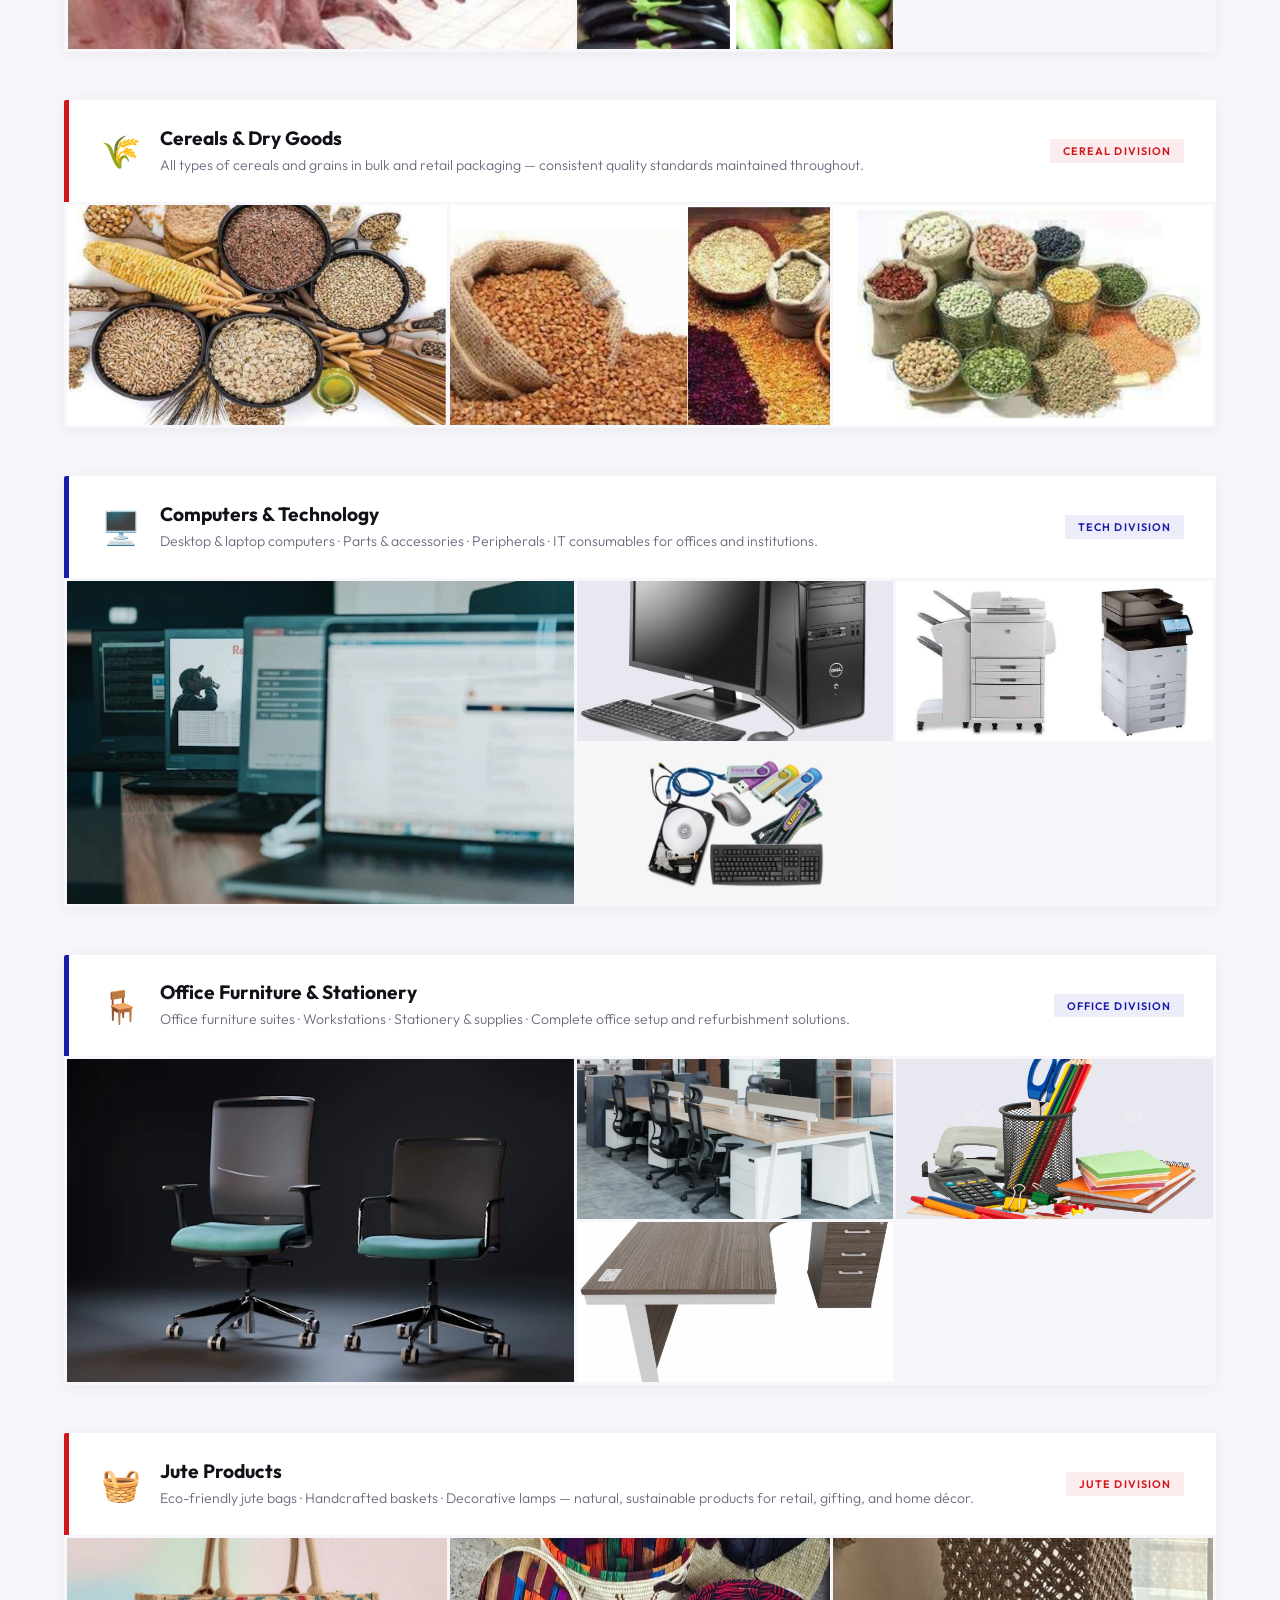
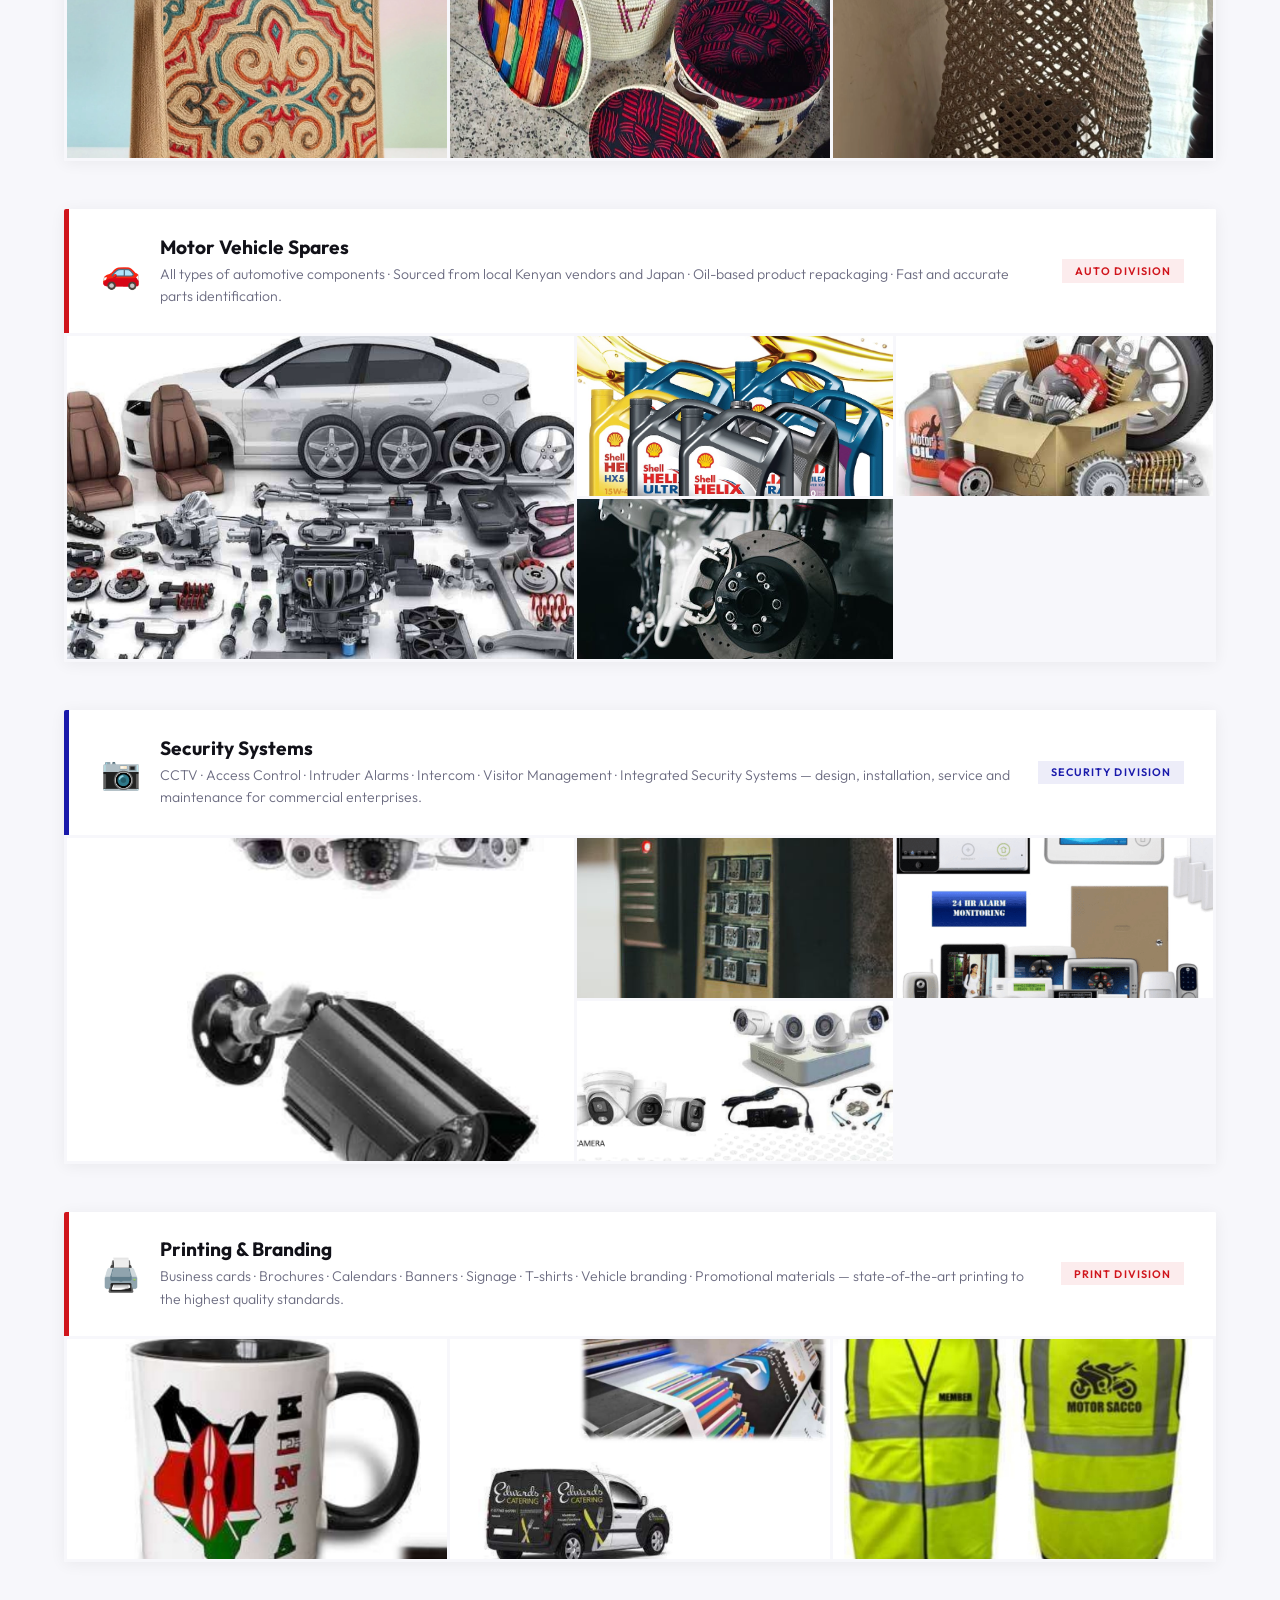
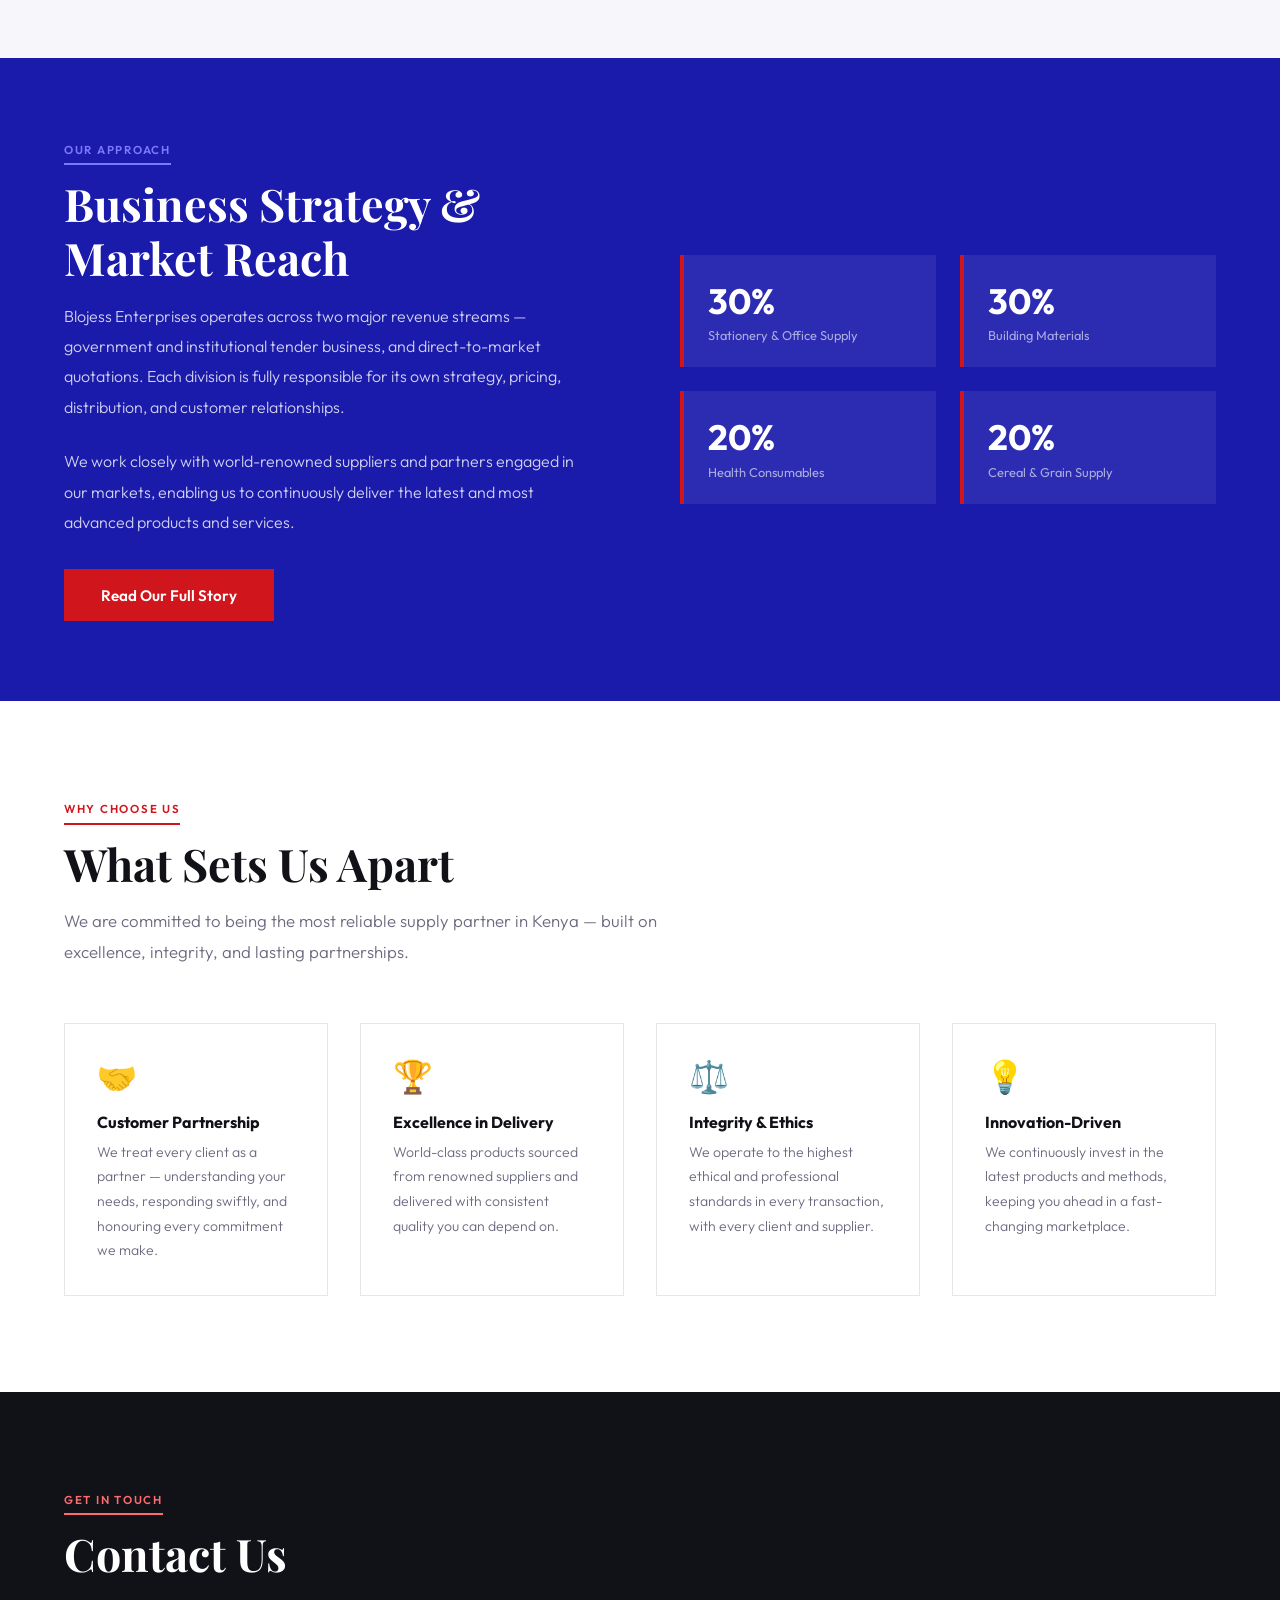
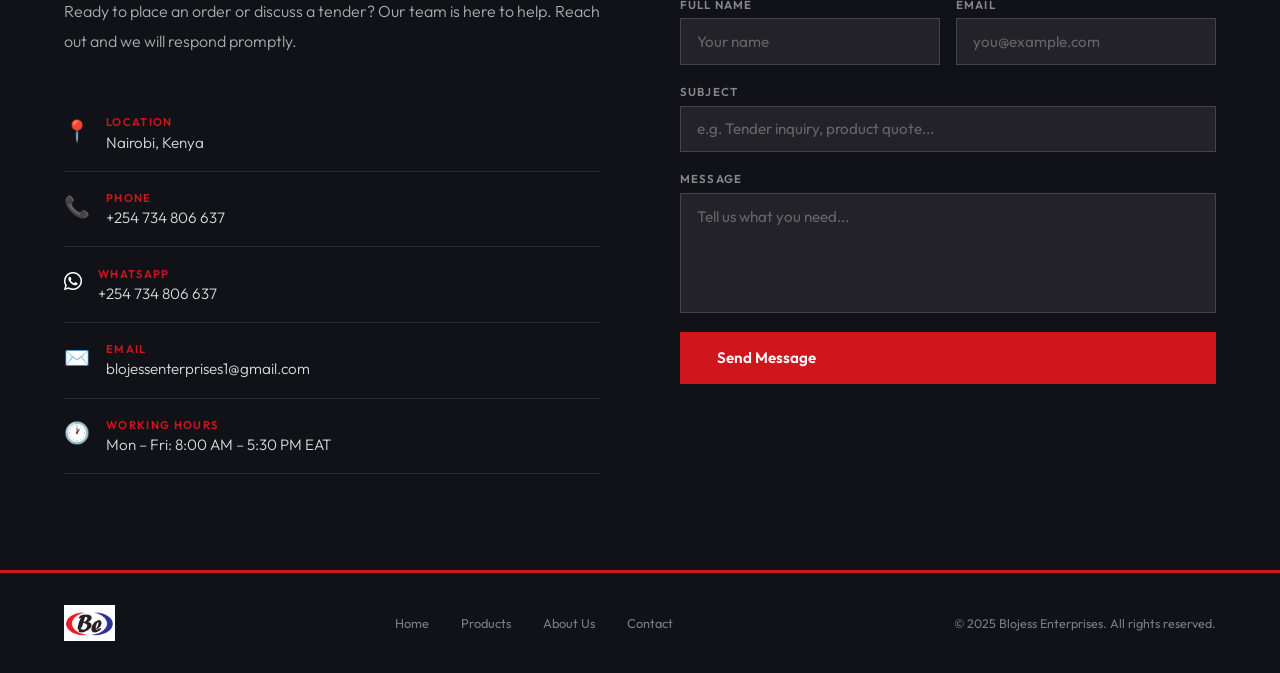
==== commit 32605a09: "favicon addition" ====
--- a/index.html
+++ b/index.html
@@ -4,6 +4,9 @@
 <meta charset="UTF-8">
 <meta name="viewport" content="width=device-width, initial-scale=1.0">
 <title>Blojess Enterprises — General Suppliers</title>
+<link rel="icon" type="image/png" href="images/blojess-logo.png">
+<link rel="apple-touch-icon" href="images/blojess-logo.png">
+<link rel="shortcut icon" href="images/blojess-logo.png">
 <link rel="preconnect" href="https://fonts.googleapis.com">
 <link href="https://fonts.googleapis.com/css2?family=Outfit:wght@300;400;500;600;700&family=Playfair+Display:ital,wght@0,700;1,400&display=swap" rel="stylesheet">
 <link rel="stylesheet" href="style.css">
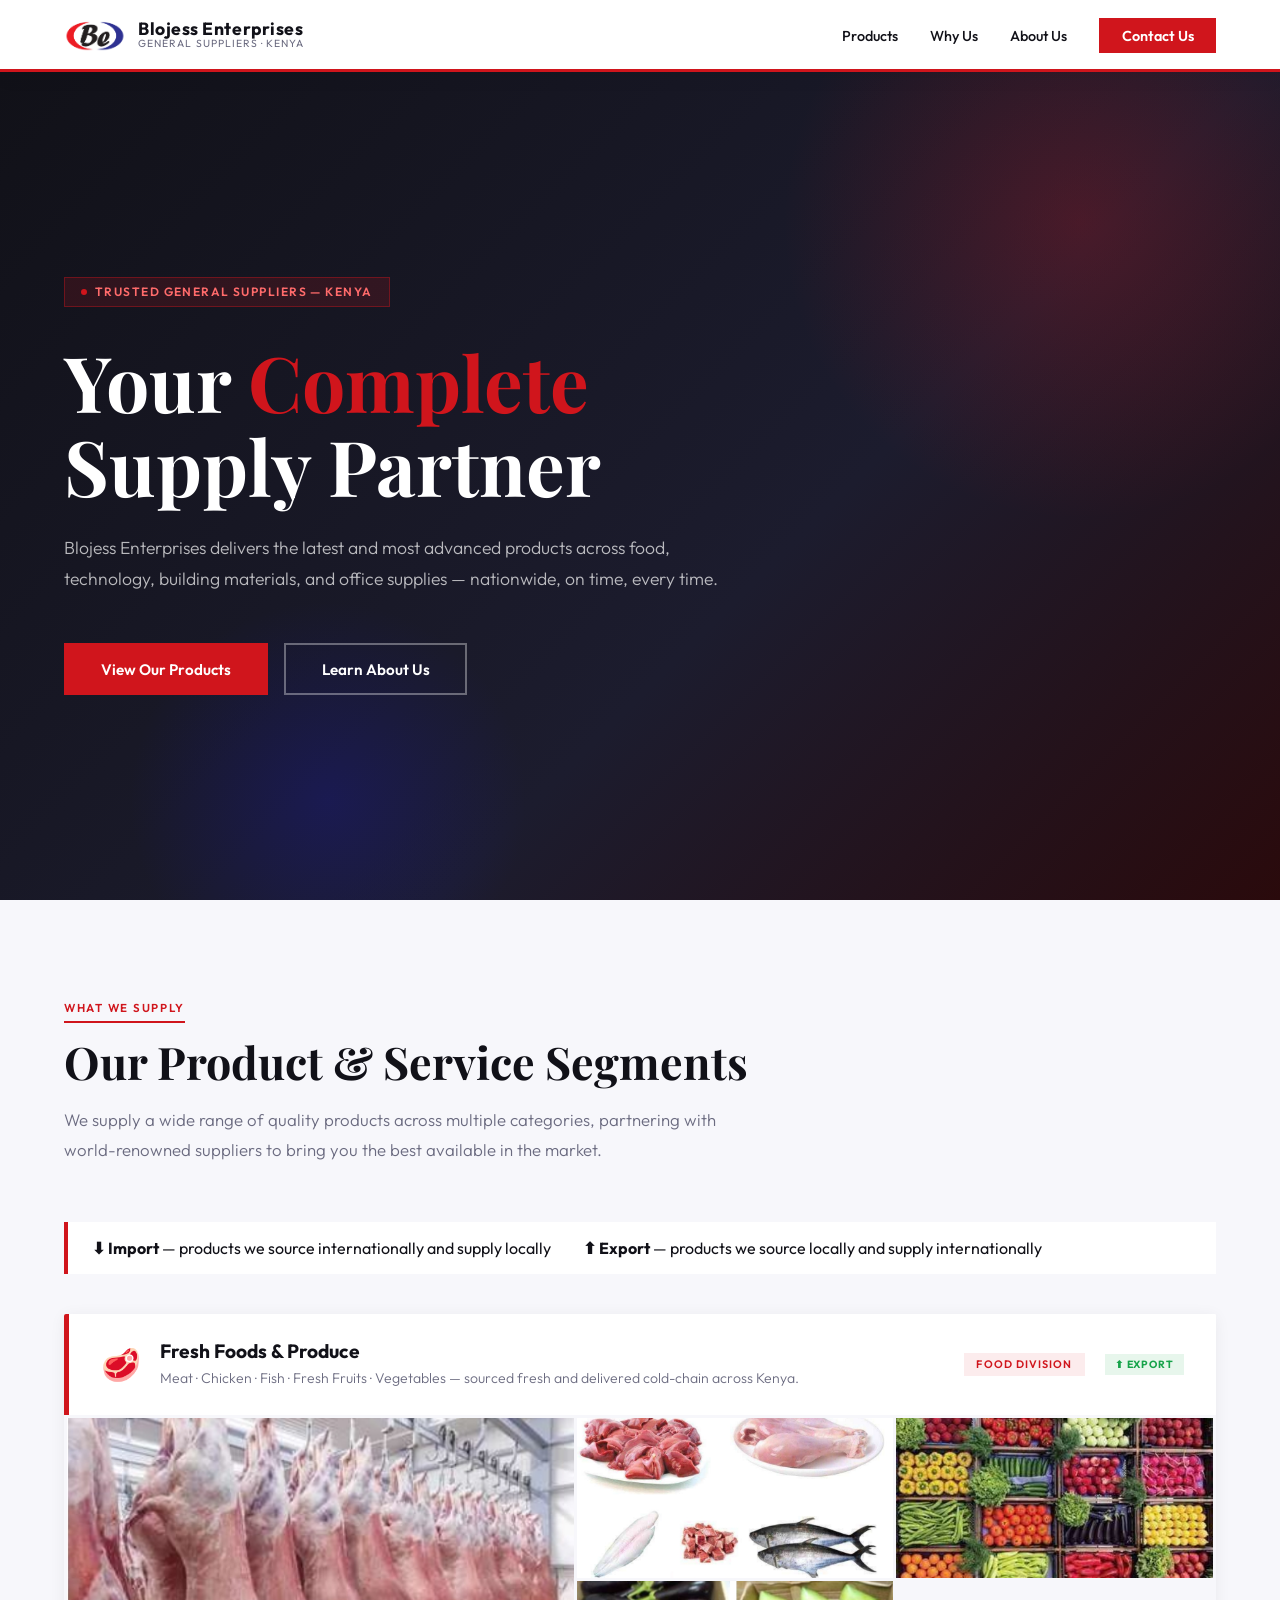
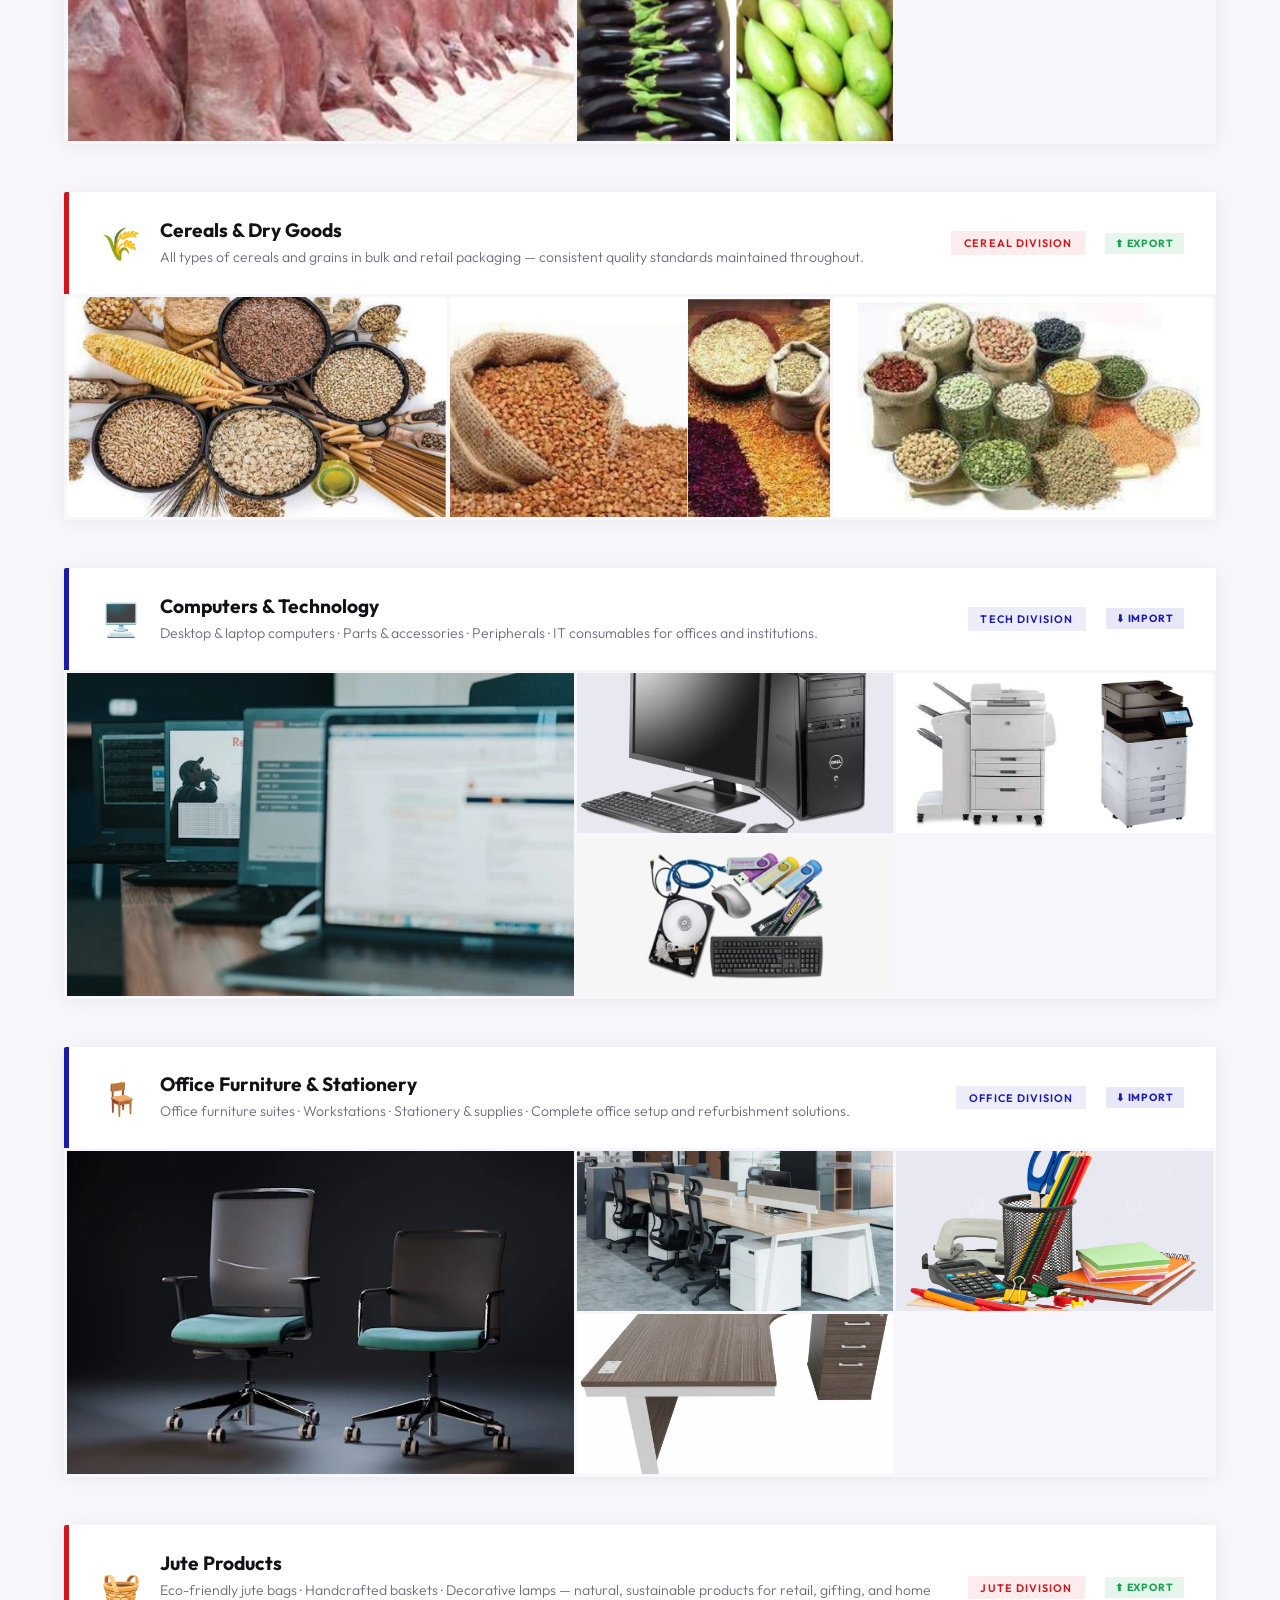
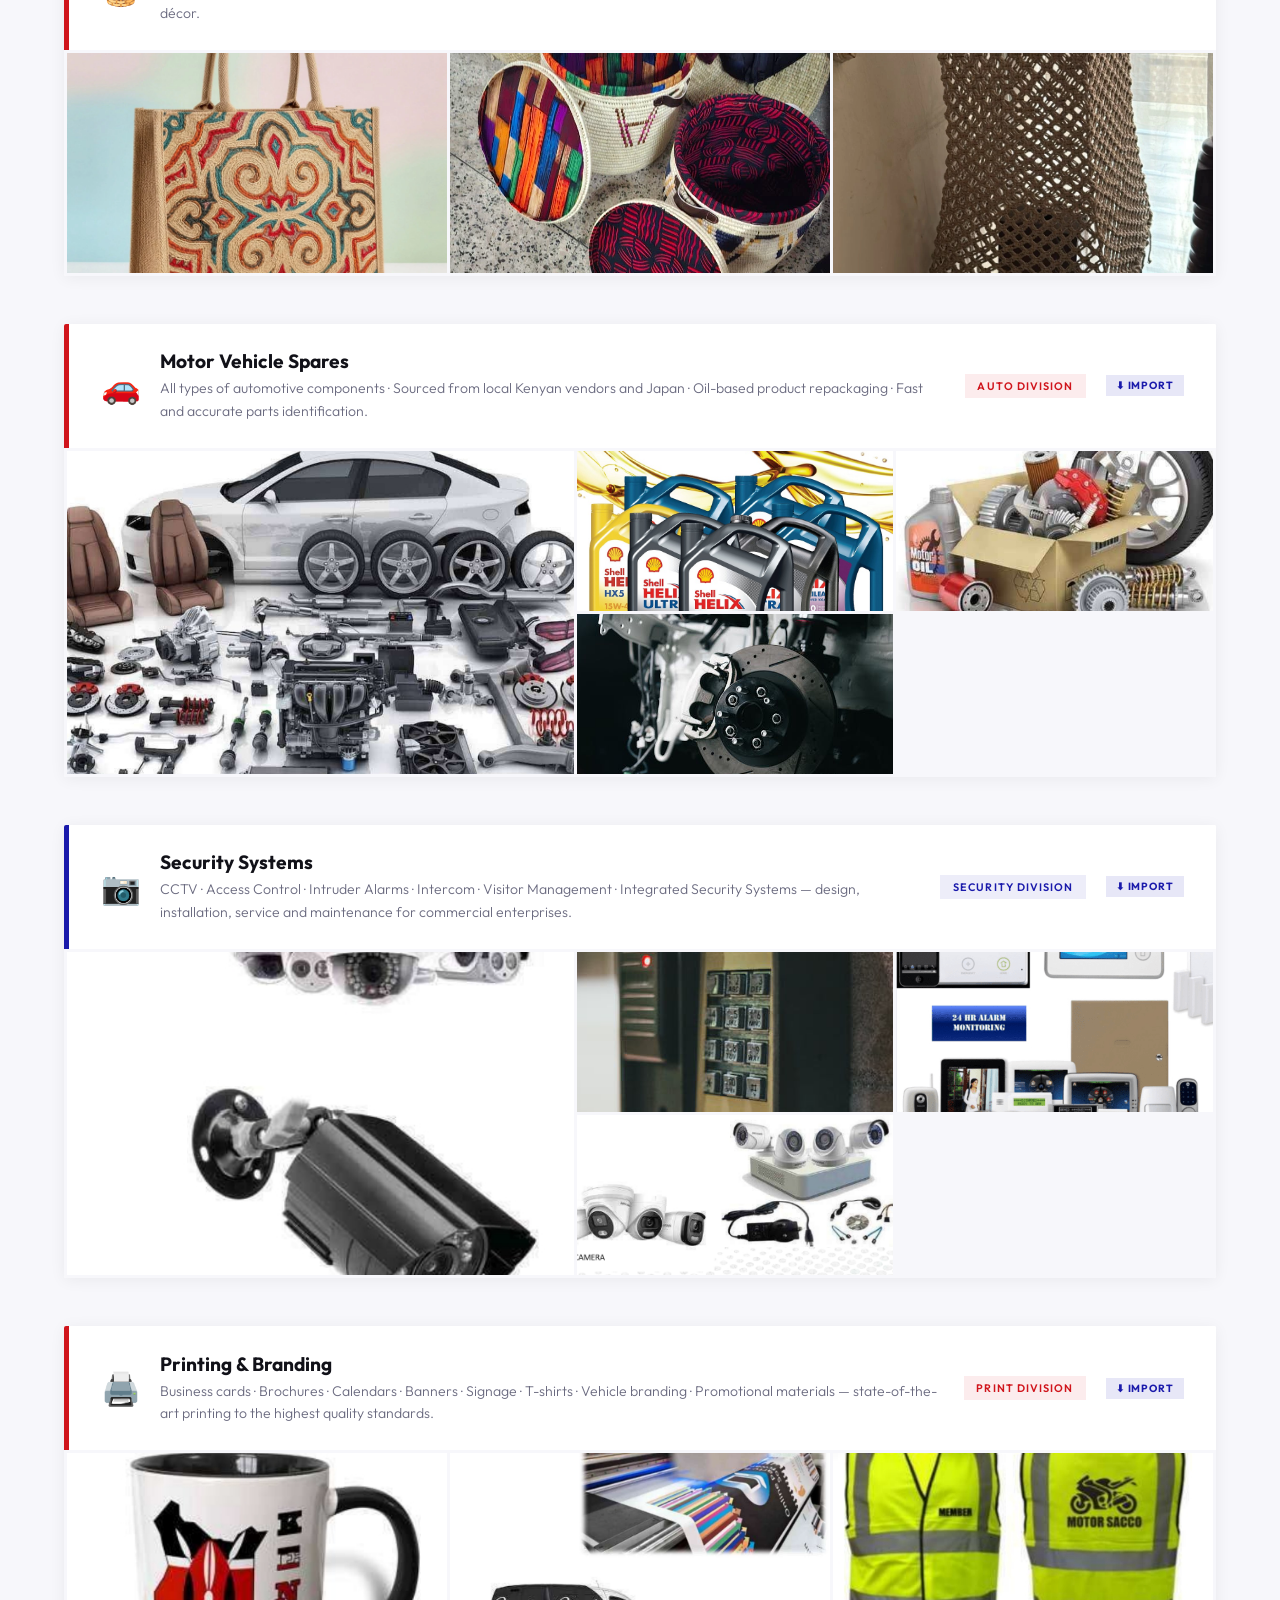
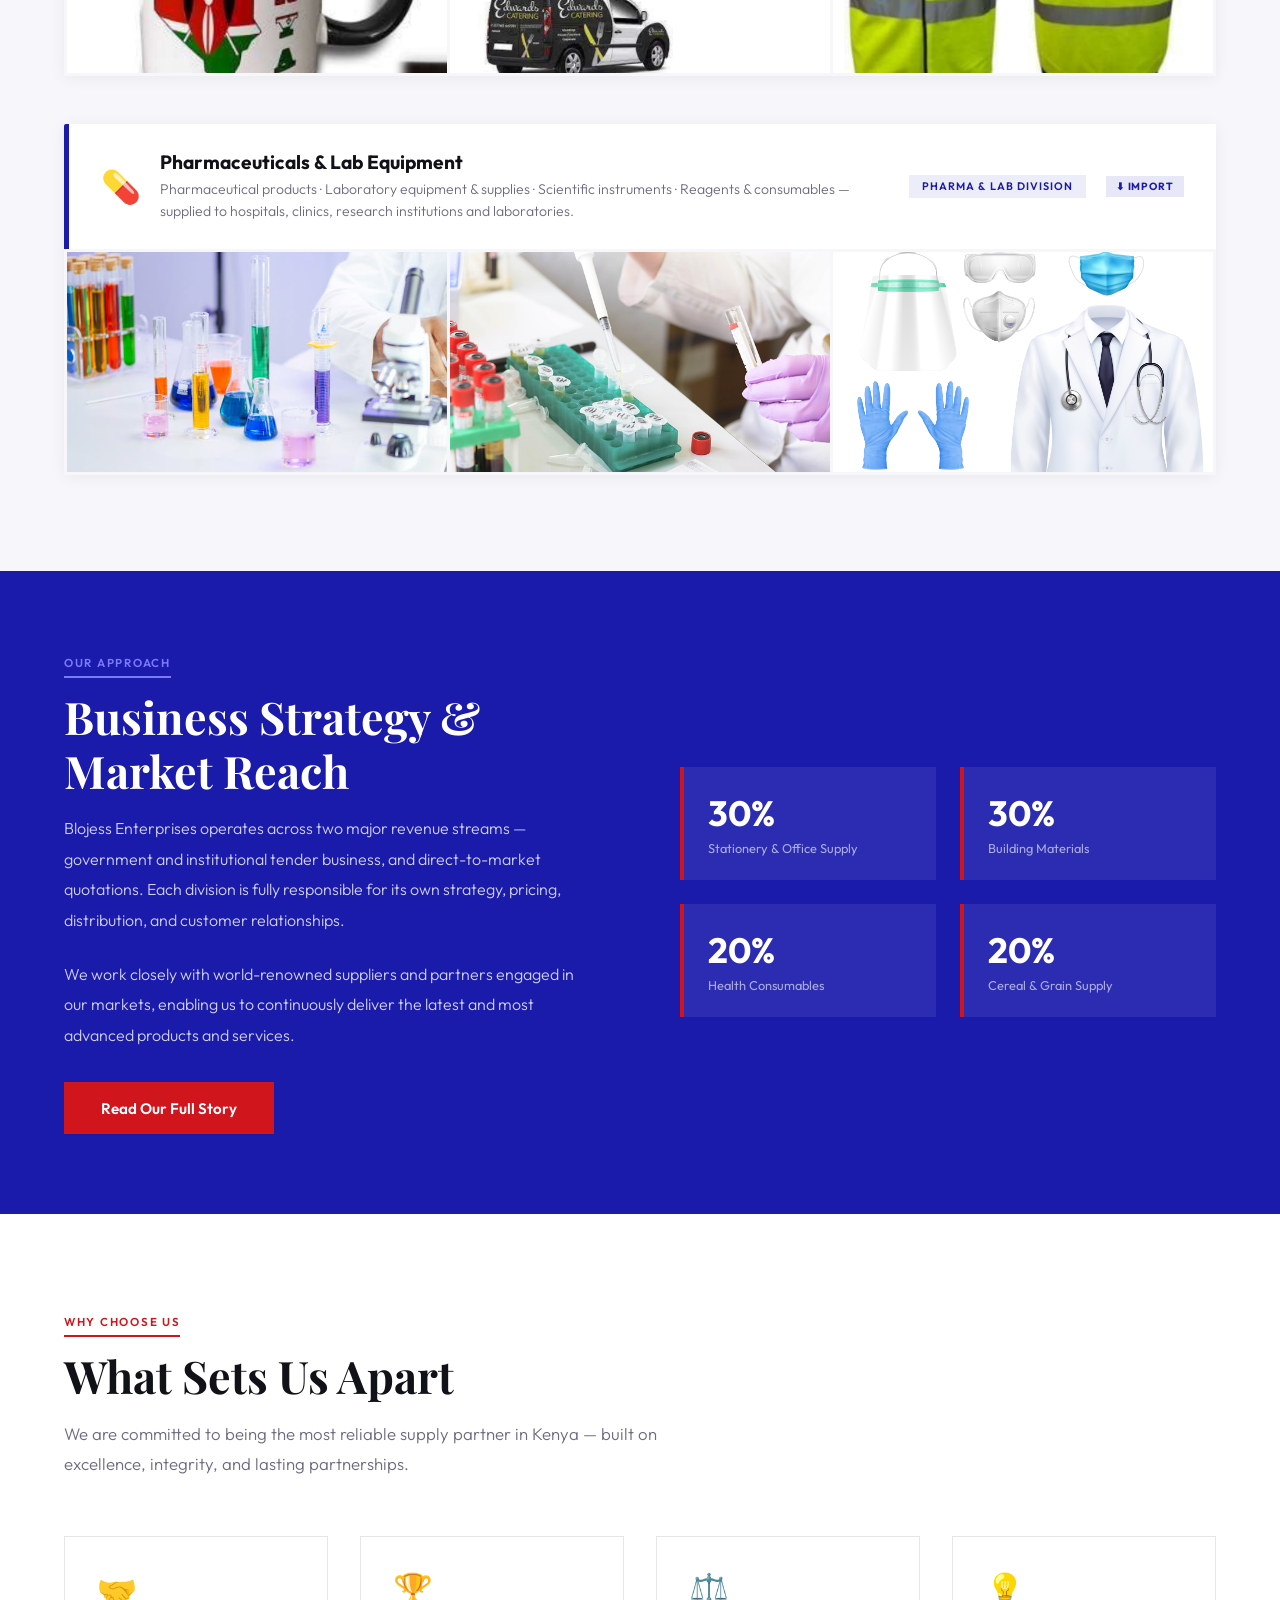
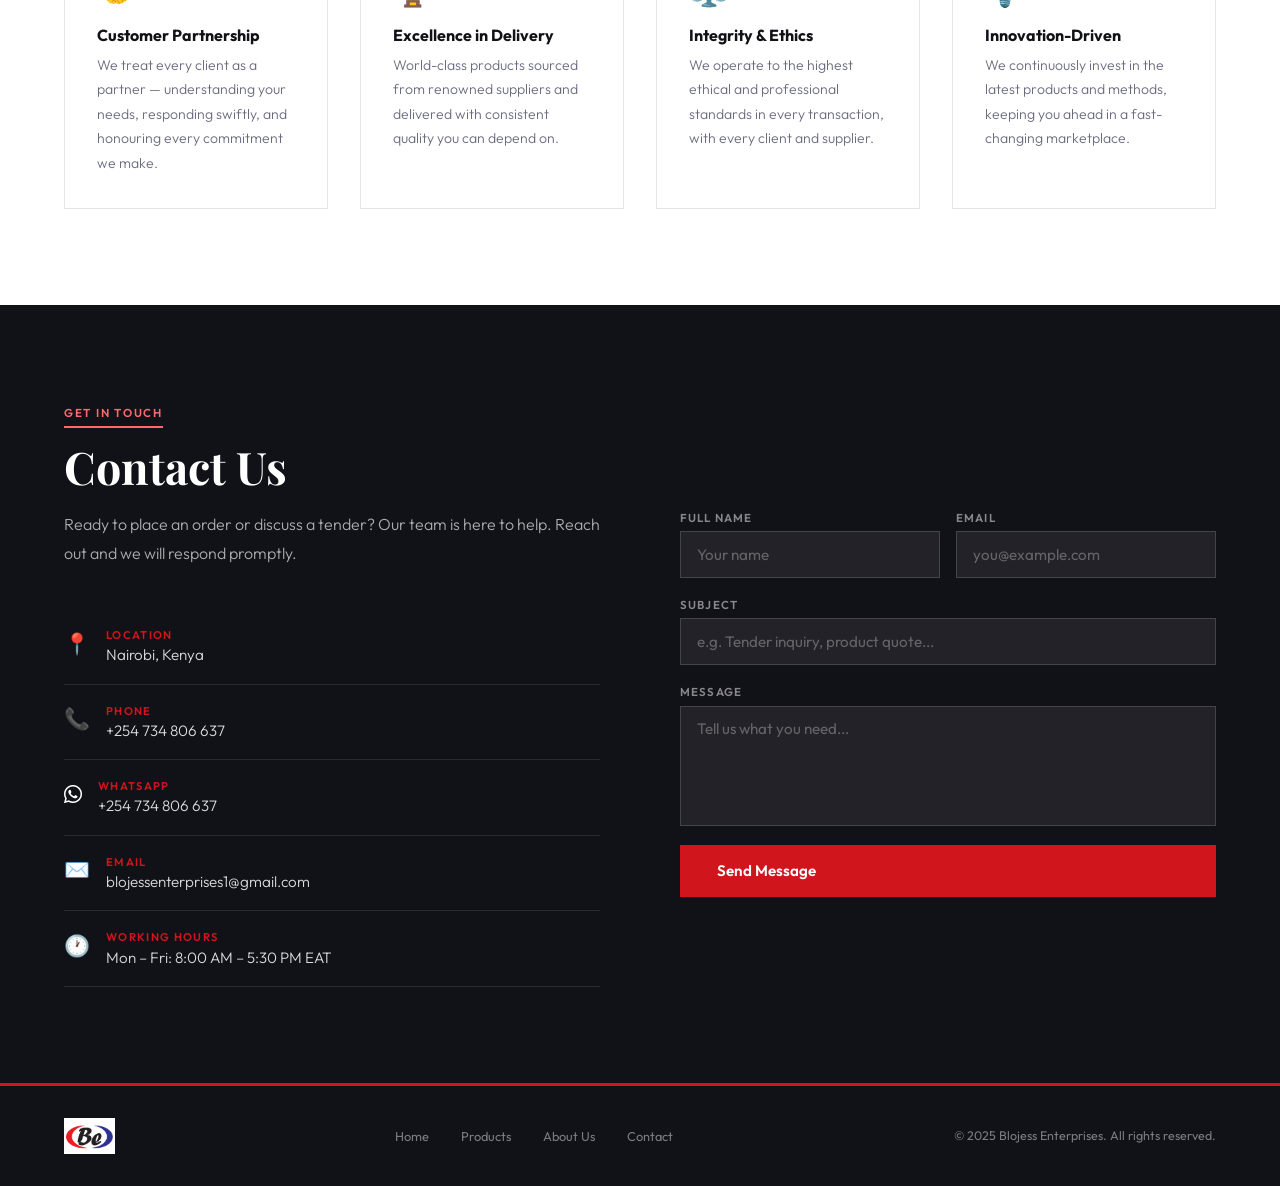
==== commit 043e3ab9: "Added some details" ====
--- a/index.html
+++ b/index.html
@@ -82,6 +82,11 @@
   <div class="section-tag">What We Supply</div>
   <h2>Our Product &amp; Service Segments</h2>
   <p class="section-intro">We supply a wide range of quality products across multiple categories, partnering with world-renowned suppliers to bring you the best available in the market.</p>
+    
+  <div style="display:flex; gap:2rem; margin-bottom:2.5rem; padding:1rem 1.5rem; background:var(--white); border-left:4px solid var(--red);">
+  <span><strong>⬇ Import</strong> — products we source internationally and supply locally</span>
+  <span><strong>⬆ Export</strong> — products we source locally and supply internationally</span>
+</div>
 
   <!-- ── DIVISION 1: Fresh Foods ── -->
   <div class="division">
@@ -92,6 +97,8 @@
         <div class="division-desc">Meat · Chicken · Fish · Fresh Fruits · Vegetables — sourced fresh and delivered cold-chain across Kenya.</div>
       </div>
       <div class="division-badge">Food Division</div>
+      <span class="badge-export">⬆ Export</span>
+
     </div>
     <!-- 4 image slots: replace src with your real image paths e.g. src="images/food-meat.jpg" -->
     <div class="division-gallery cols-4">
@@ -119,6 +126,8 @@
         <div class="division-desc">All types of cereals and grains in bulk and retail packaging — consistent quality standards maintained throughout.</div>
       </div>
       <div class="division-badge">Cereal Division</div>
+      <span class="badge-export">⬆ Export</span>
+
     </div>
     <!-- 3 image slots -->
     <div class="division-gallery cols-3">
@@ -143,6 +152,8 @@
         <div class="division-desc">Desktop &amp; laptop computers · Parts &amp; accessories · Peripherals · IT consumables for offices and institutions.</div>
       </div>
       <div class="division-badge">Tech Division</div>
+      <span class="badge-import">⬇ Import</span>
+
     </div>
     <!-- 4 image slots -->
     <div class="division-gallery cols-4">
@@ -170,6 +181,8 @@
         <div class="division-desc">Office furniture suites · Workstations · Stationery &amp; supplies · Complete office setup and refurbishment solutions.</div>
       </div>
       <div class="division-badge">Office Division</div>
+      <span class="badge-import">⬇ Import</span>
+
     </div>
     <!-- 4 image slots -->
     <div class="division-gallery cols-4">
@@ -197,6 +210,8 @@
       <div class="division-desc">Eco-friendly jute bags · Handcrafted baskets · Decorative lamps — natural, sustainable products for retail, gifting, and home décor.</div>
     </div>
     <div class="division-badge">Jute Division</div>
+    <span class="badge-export">⬆ Export</span>
+
   </div>
   <div class="division-gallery cols-3">
     <div class="img-slot">
@@ -221,6 +236,8 @@
         <div class="division-desc">All types of automotive components · Sourced from local Kenyan vendors and Japan · Oil-based product repackaging · Fast and accurate parts identification.</div>
       </div>
       <div class="division-badge">Auto Division</div>
+      <span class="badge-import">⬇ Import</span>
+
     </div>
     <div class="division-gallery cols-4">
       <div class="img-slot">
@@ -247,6 +264,8 @@
         <div class="division-desc">CCTV · Access Control · Intruder Alarms · Intercom · Visitor Management · Integrated Security Systems — design, installation, service and maintenance for commercial enterprises.</div>
       </div>
       <div class="division-badge">Security Division</div>
+      <span class="badge-import">⬇ Import</span>
+
     </div>
     <div class="division-gallery cols-4">
       <div class="img-slot">
@@ -273,6 +292,8 @@
         <div class="division-desc">Business cards · Brochures · Calendars · Banners · Signage · T-shirts · Vehicle branding · Promotional materials — state-of-the-art printing to the highest quality standards.</div>
       </div>
       <div class="division-badge">Print Division</div>
+      <span class="badge-import">⬇ Import</span>
+
     </div>
     <div class="division-gallery cols-3">
       <div class="img-slot">
@@ -287,6 +308,31 @@
     </div>
   </div>
  
+  <!-- ── DIVISION 11: Pharmaceuticals & Lab Equipment ── -->
+<div class="division blue">
+  <div class="division-header">
+    <div class="division-icon">💊</div>
+    <div class="division-meta">
+      <div class="division-title">Pharmaceuticals &amp; Lab Equipment</div>
+      <div class="division-desc">Pharmaceutical products · Laboratory equipment &amp; supplies · Scientific instruments · Reagents &amp; consumables — supplied to hospitals, clinics, research institutions and laboratories.</div>
+    </div>
+    <div class="division-badge">Pharma &amp; Lab Division</div>
+    <span class="badge-import">⬇ Import</span>
+
+  </div>
+  <div class="division-gallery cols-3">
+      <div class="img-slot">
+        <img src="images/labchemicals.webp">
+      </div>
+      <div class="img-slot">
+        <img src="images/pharmaceutical.webp">
+      </div>
+      <div class="img-slot">
+        <img src="images/PPE.webp">
+      </div>
+    </div>
+
+</div>
 
 </section>
 
--- a/style.css
+++ b/style.css
@@ -112,6 +112,9 @@
   font-size: 1.05rem; font-weight: 300; line-height: 1.8; color: var(--grey);
   max-width: 60ch; margin-bottom: 3.5rem;
 }
+
+.badge-import { background: rgba(26,26,171,0.1); color: var(--blue); font-size: 0.65rem; font-weight: 700; letter-spacing: 0.08em; text-transform: uppercase; padding: 0.25rem 0.65rem; white-space: nowrap; }
+.badge-export { background: rgba(22,163,74,0.1); color: #16a34a; font-size: 0.65rem; font-weight: 700; letter-spacing: 0.08em; text-transform: uppercase; padding: 0.25rem 0.65rem; white-space: nowrap; }
 
 /* ── BUTTONS ── */
 .btn-red {
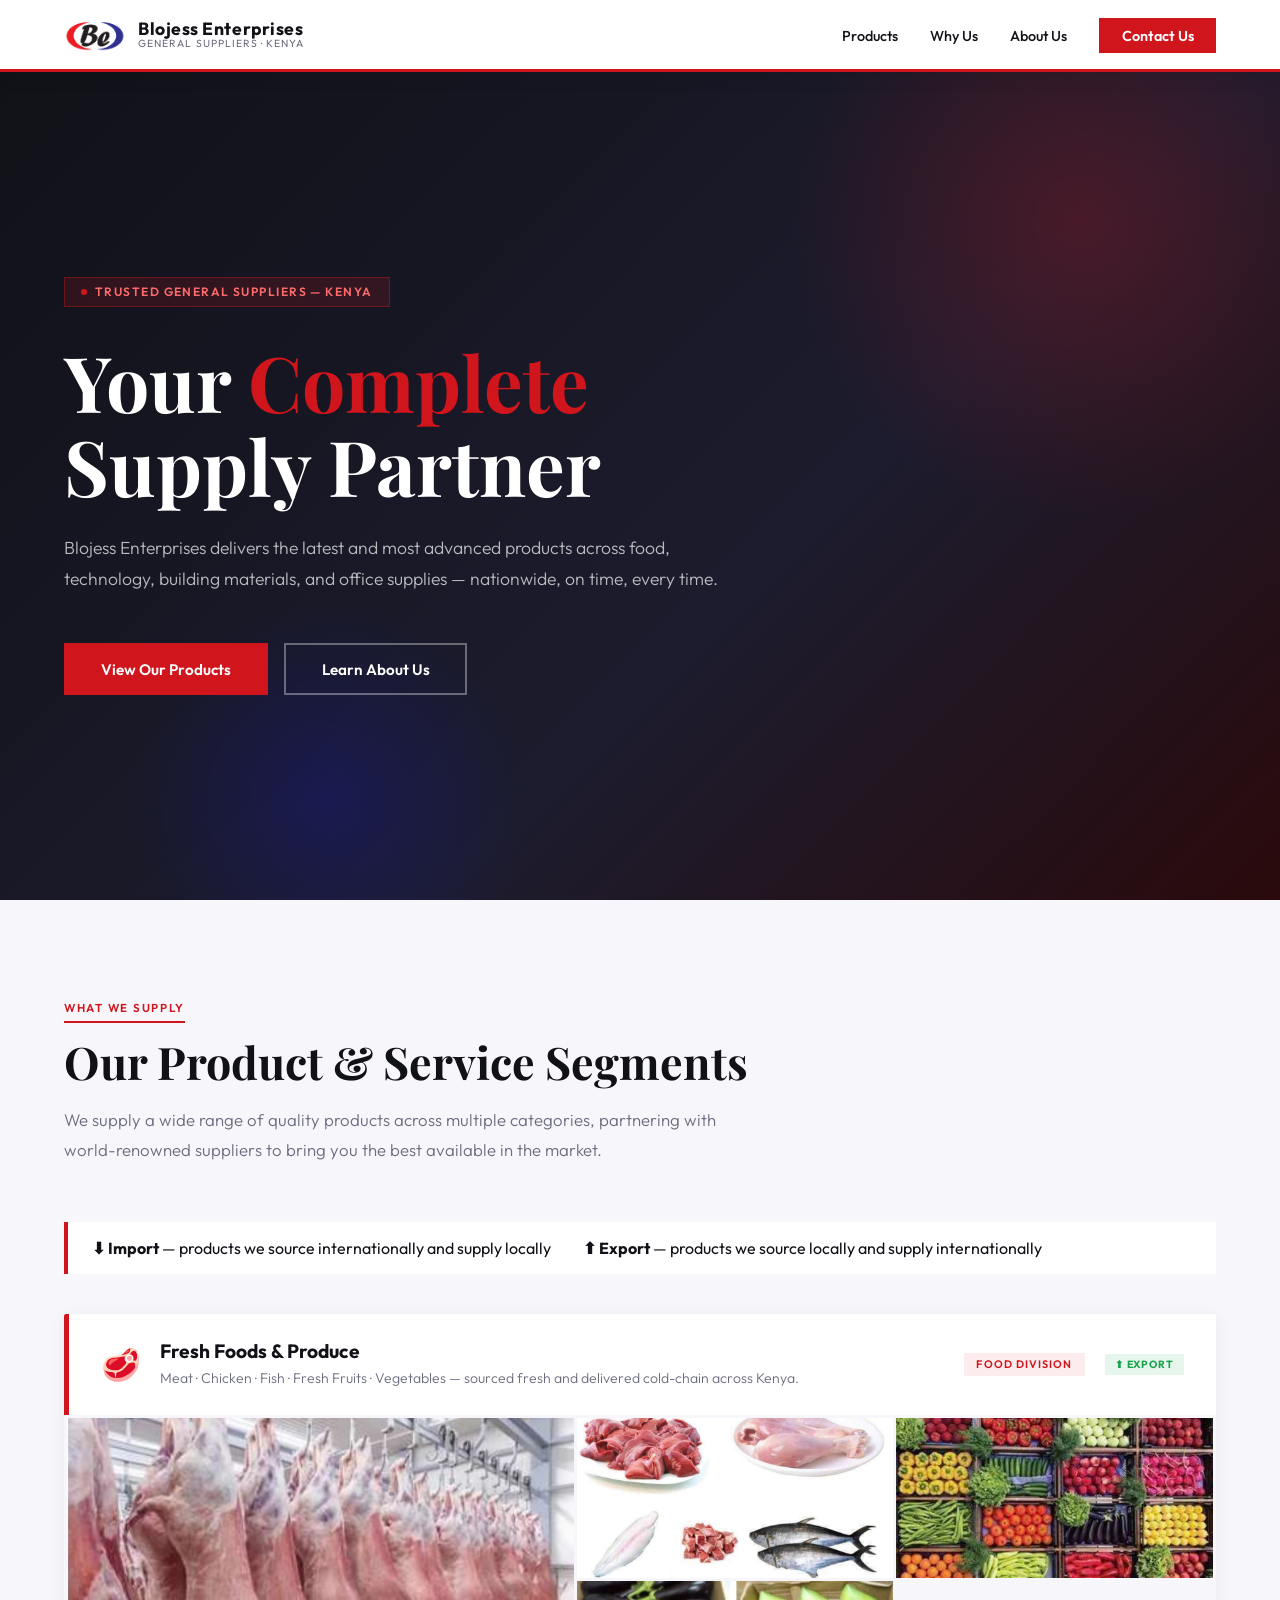
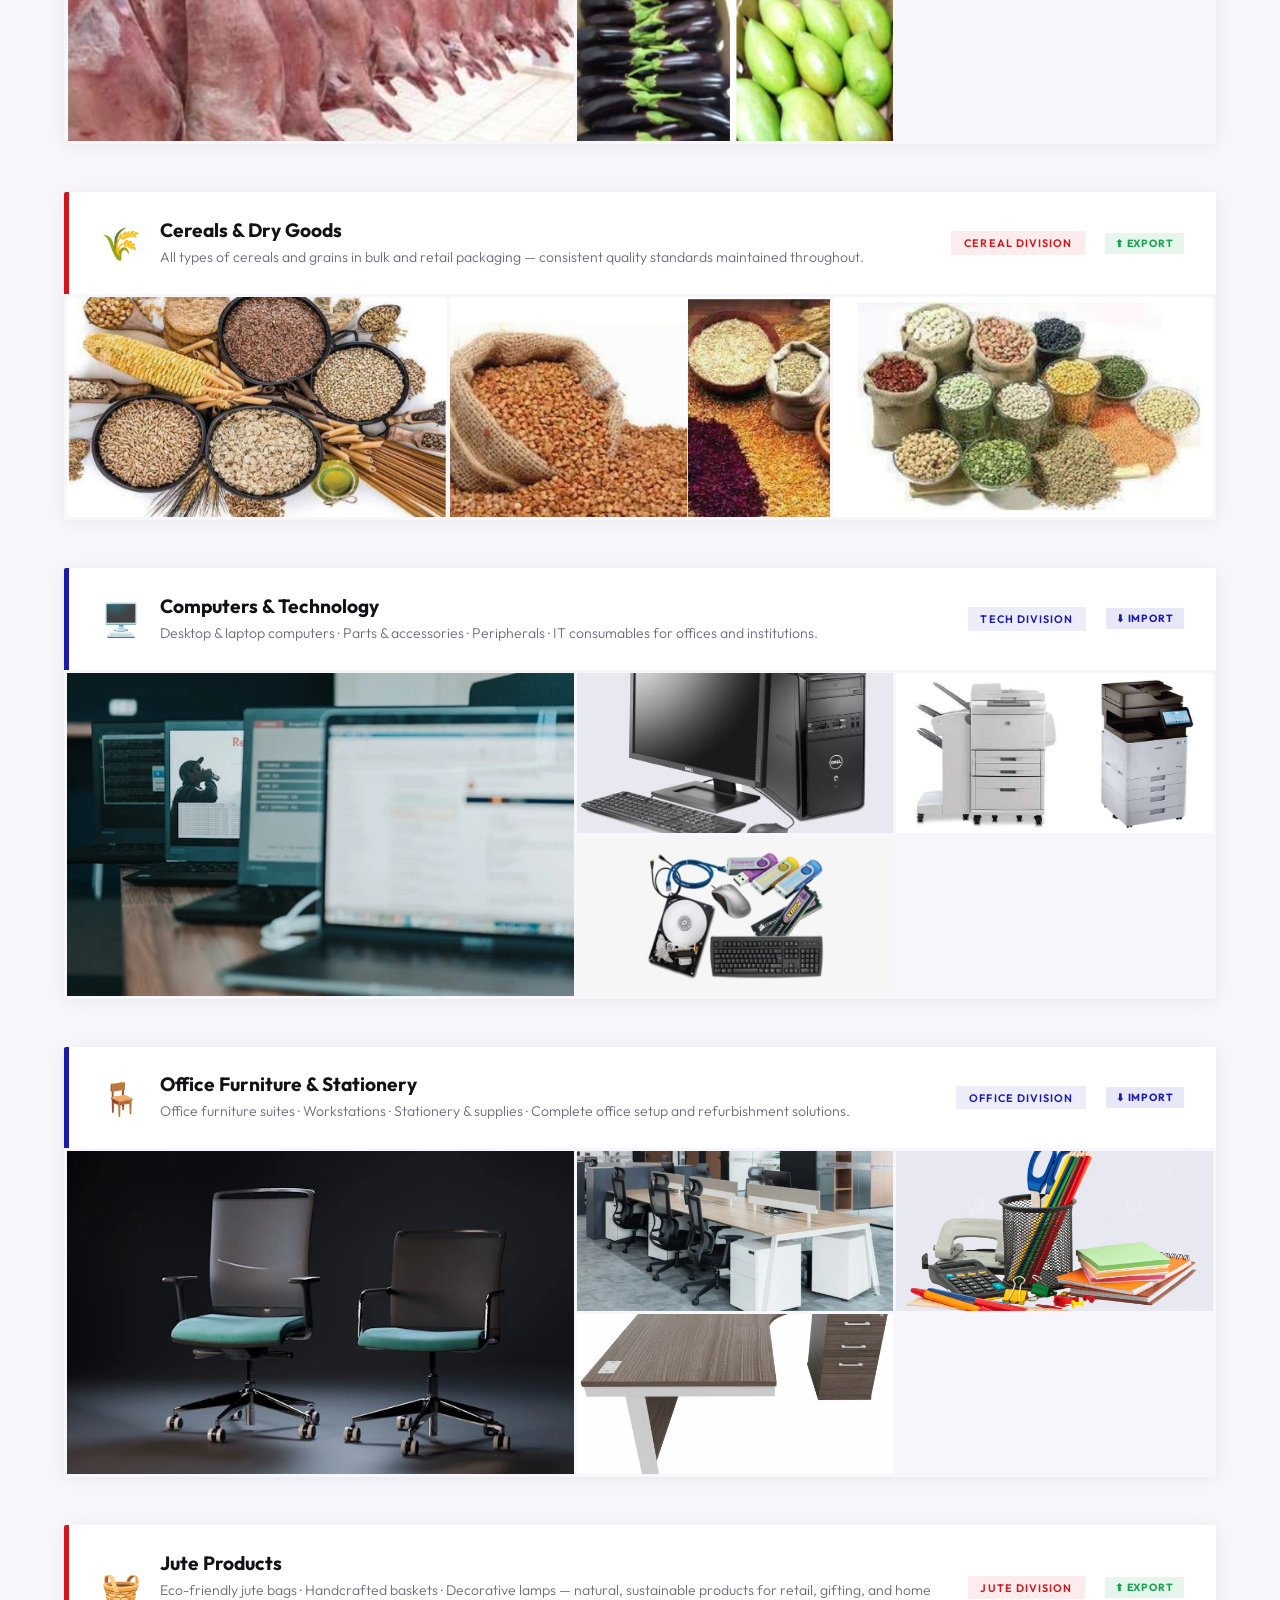
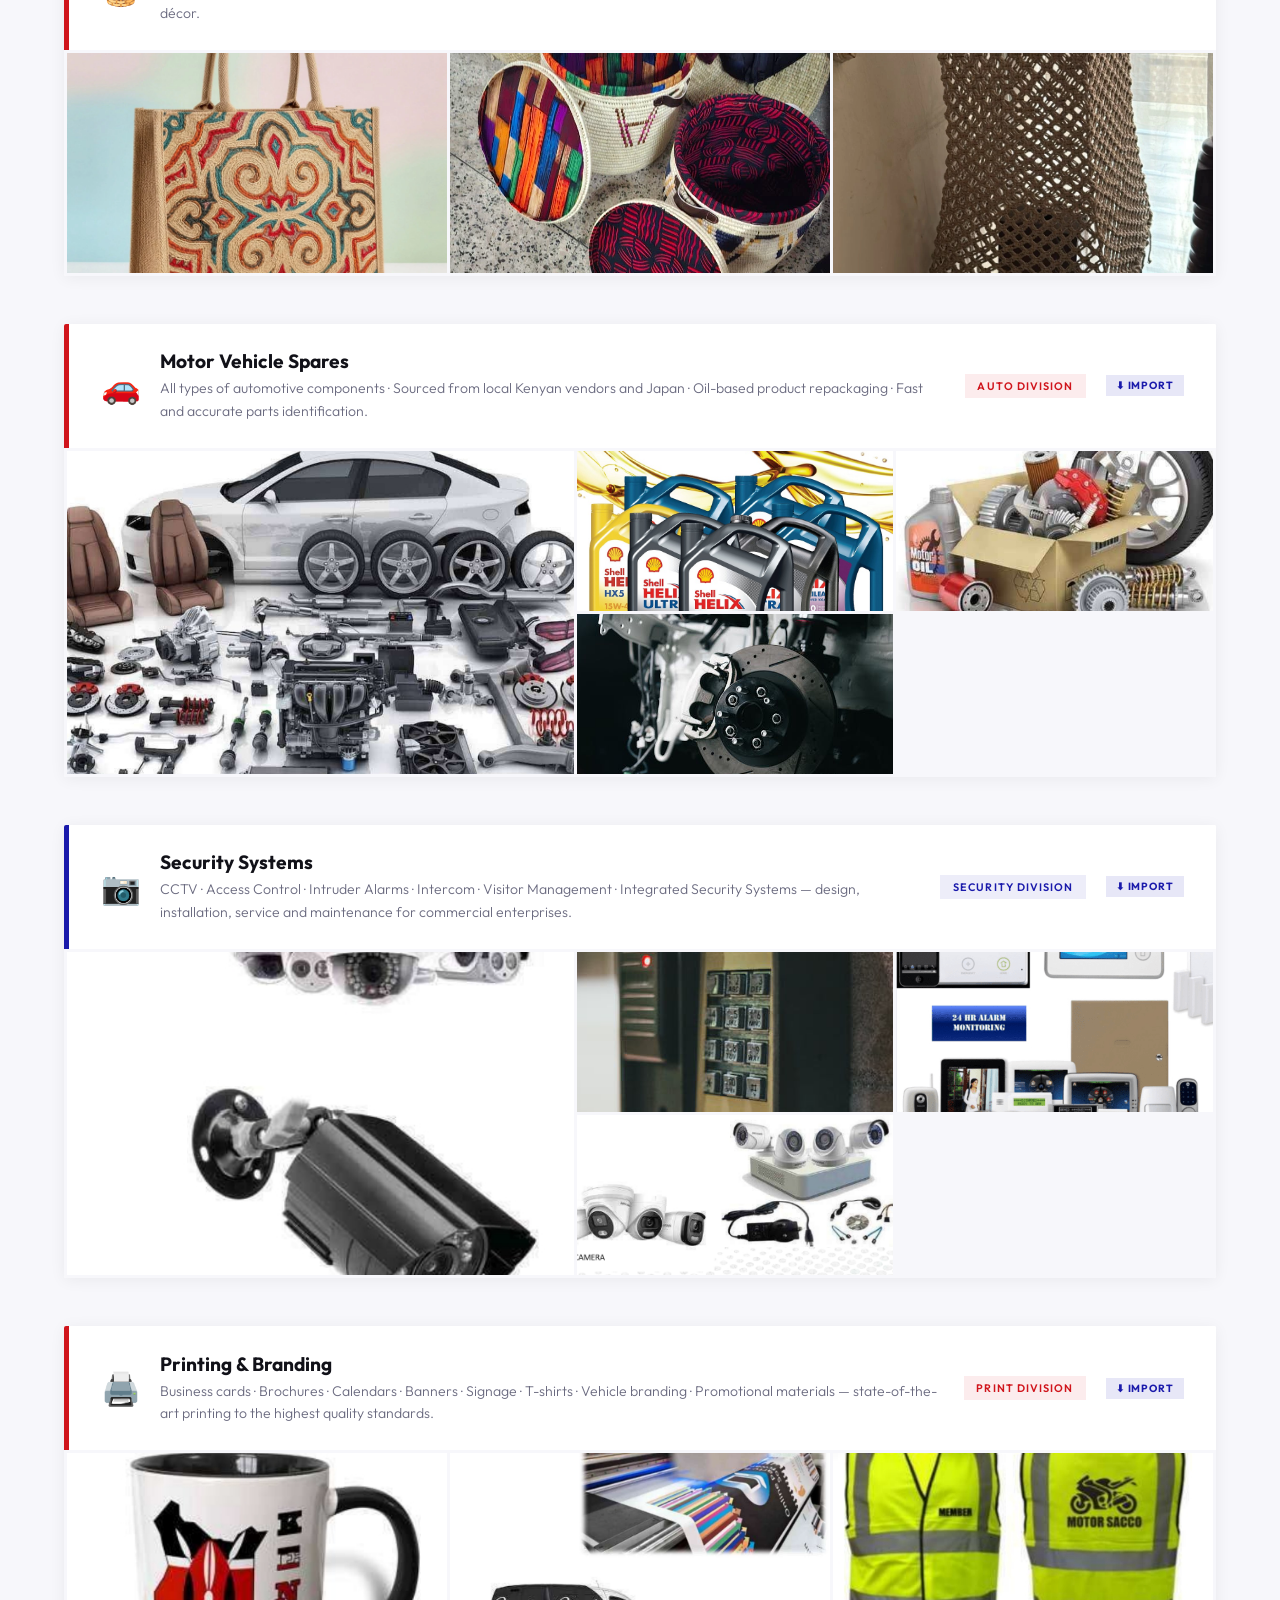
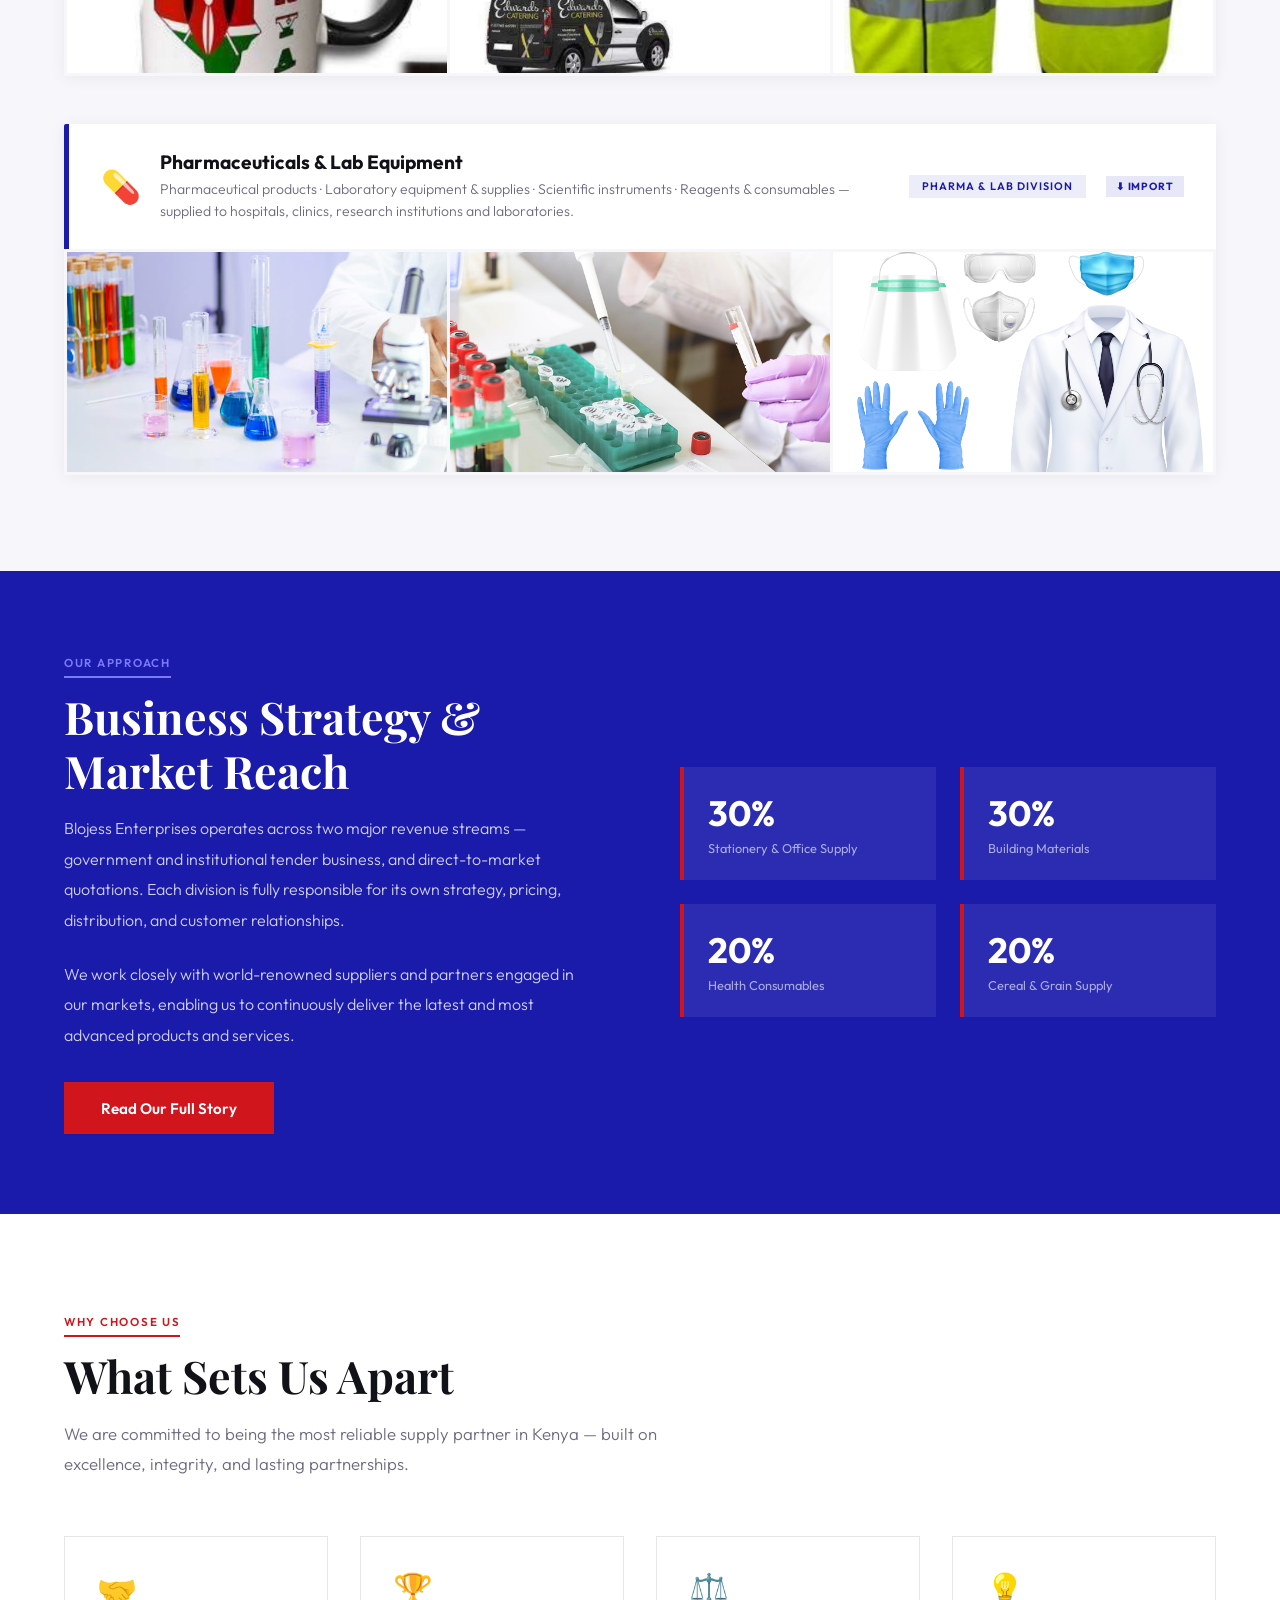
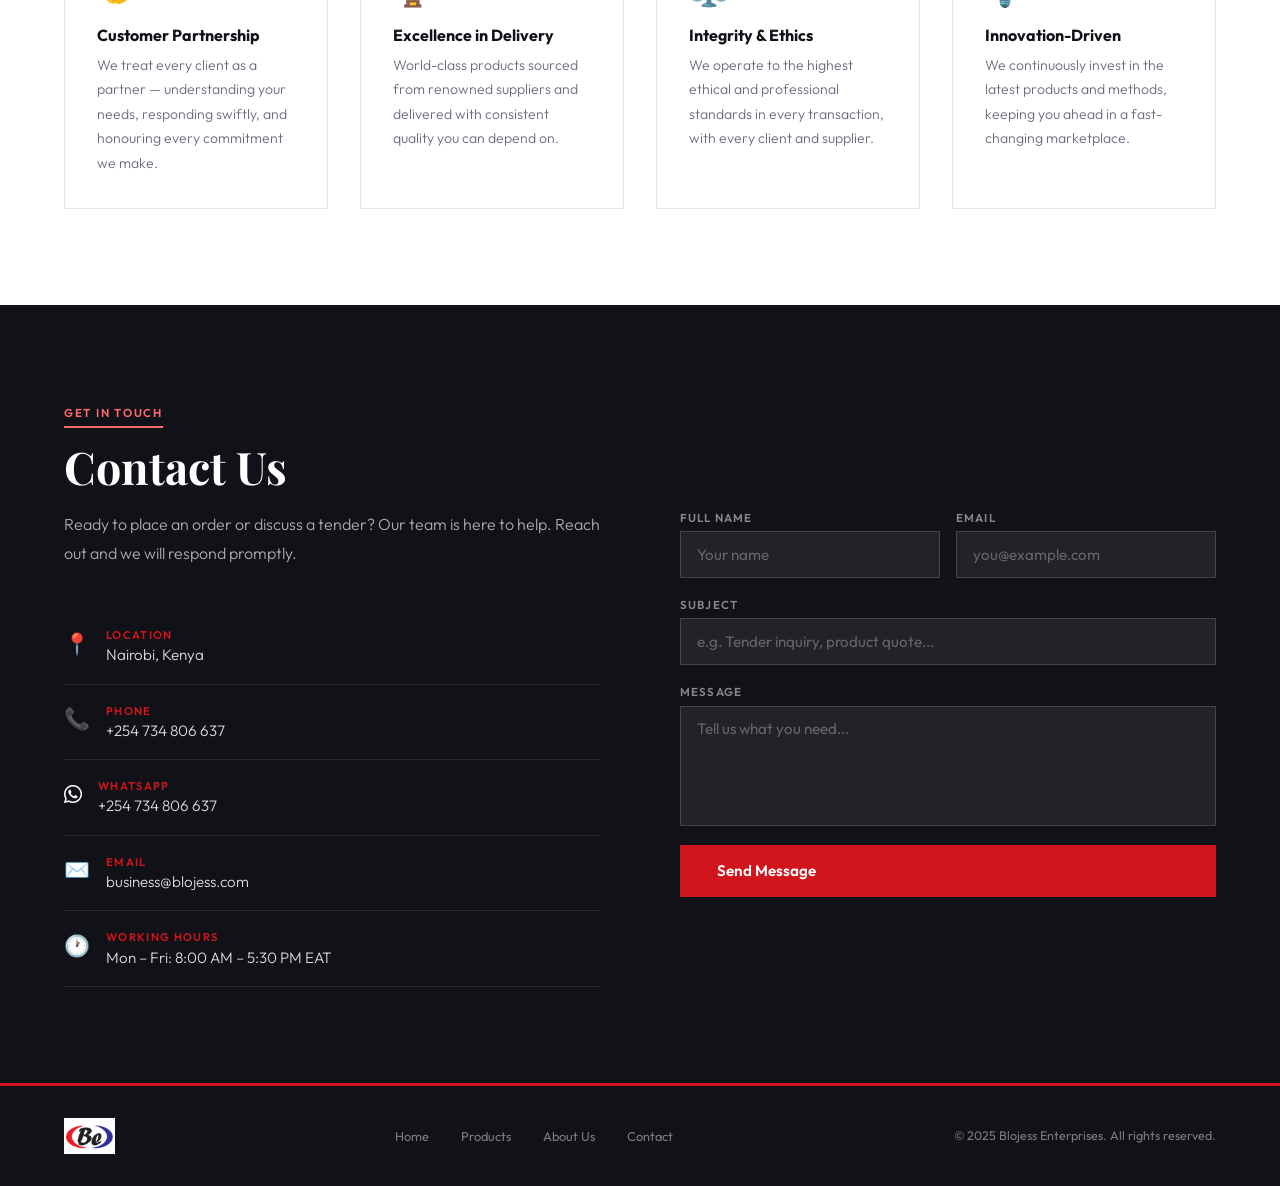
==== commit 0deb9096: "Updated business email" ====
--- a/index.html
+++ b/index.html
@@ -430,7 +430,7 @@
         <span class="contact-icon">✉️</span>
         <div>
           <div class="contact-key">Email</div>
-          <div class="contact-val">blojessenterprises1@gmail.com</div>
+          <div class="contact-val">business@blojess.com</div>
         </div>
       </div>
       <div class="contact-item">
@@ -460,7 +460,7 @@
         <label class="form-label">Message</label>
         <textarea class="form-textarea" placeholder="Tell us what you need..."></textarea>
       </div>
-      <a href="mailto:blojessenterprises1@gmail.com" class="btn-red" >Send Message</a>
+      <a href="mailto:business@blojess.com" class="btn-red" >Send Message</a>
     </form>
   </div>
 </section>
